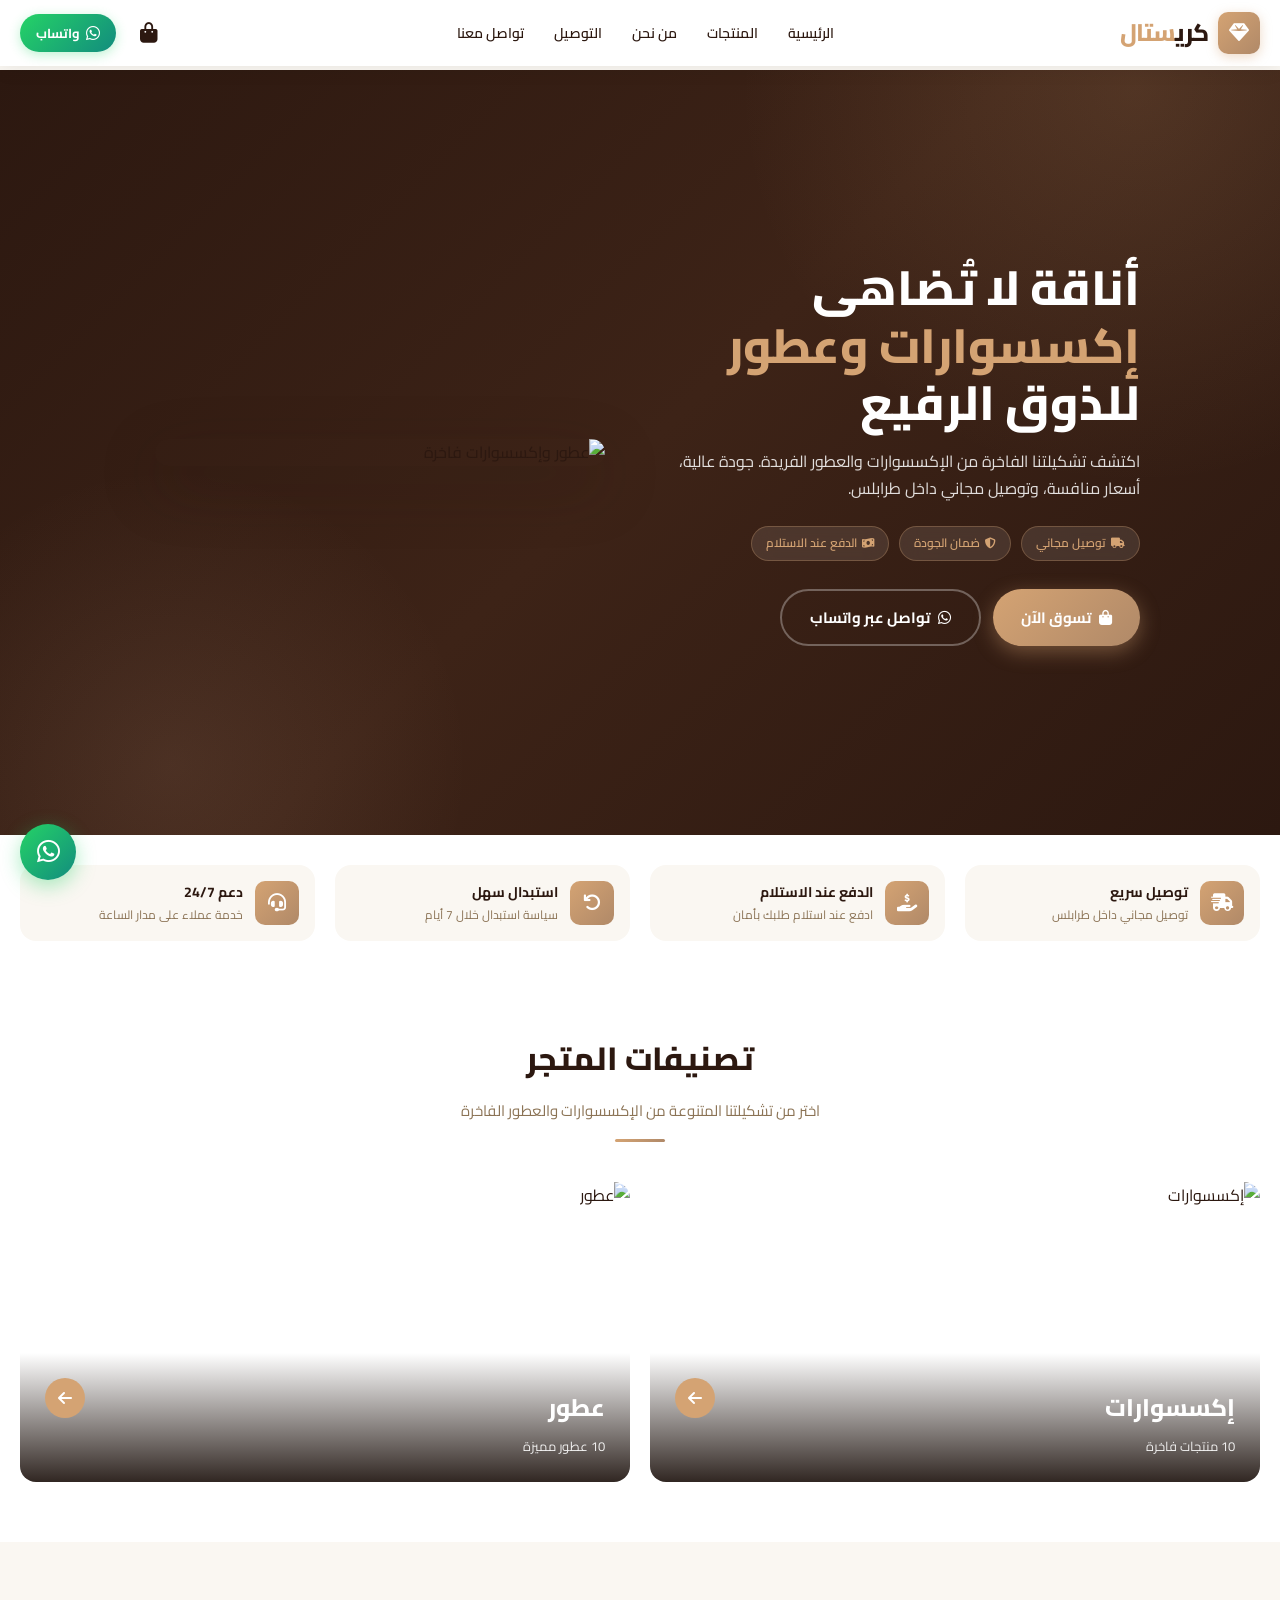
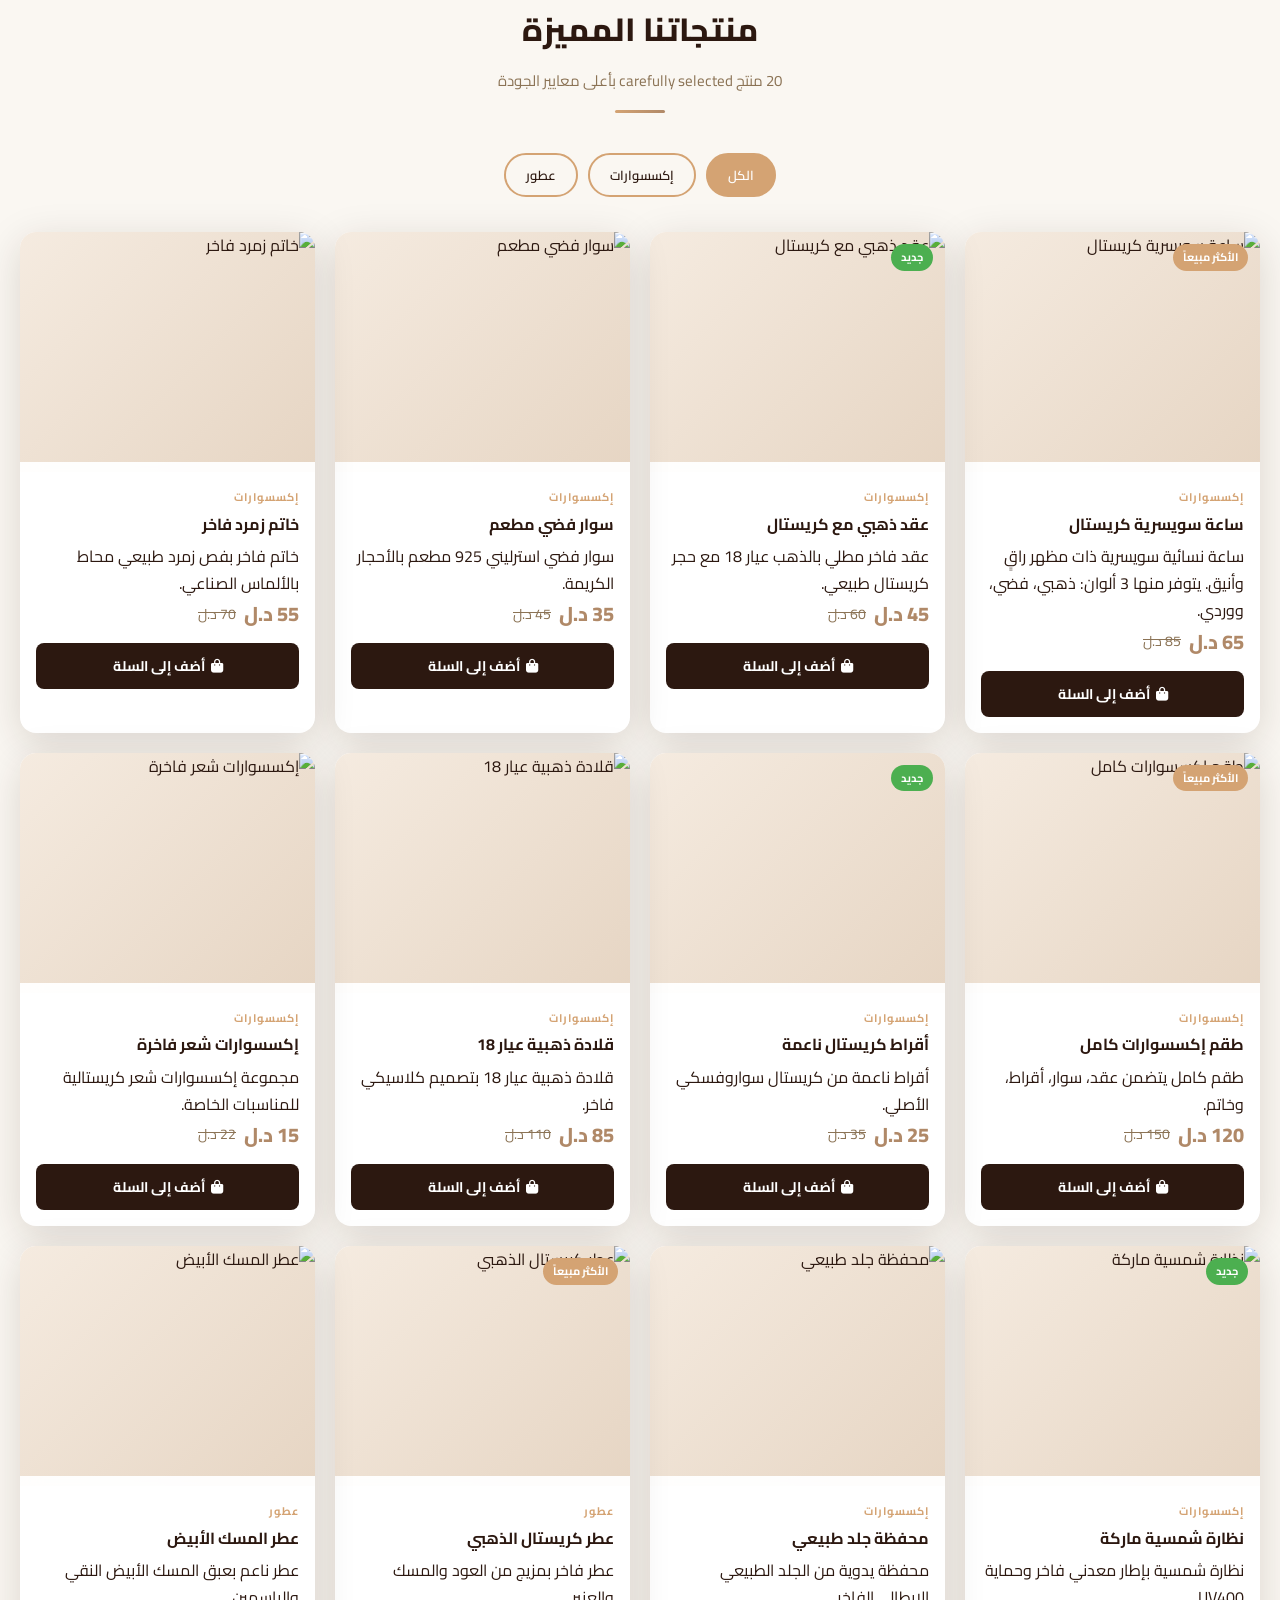
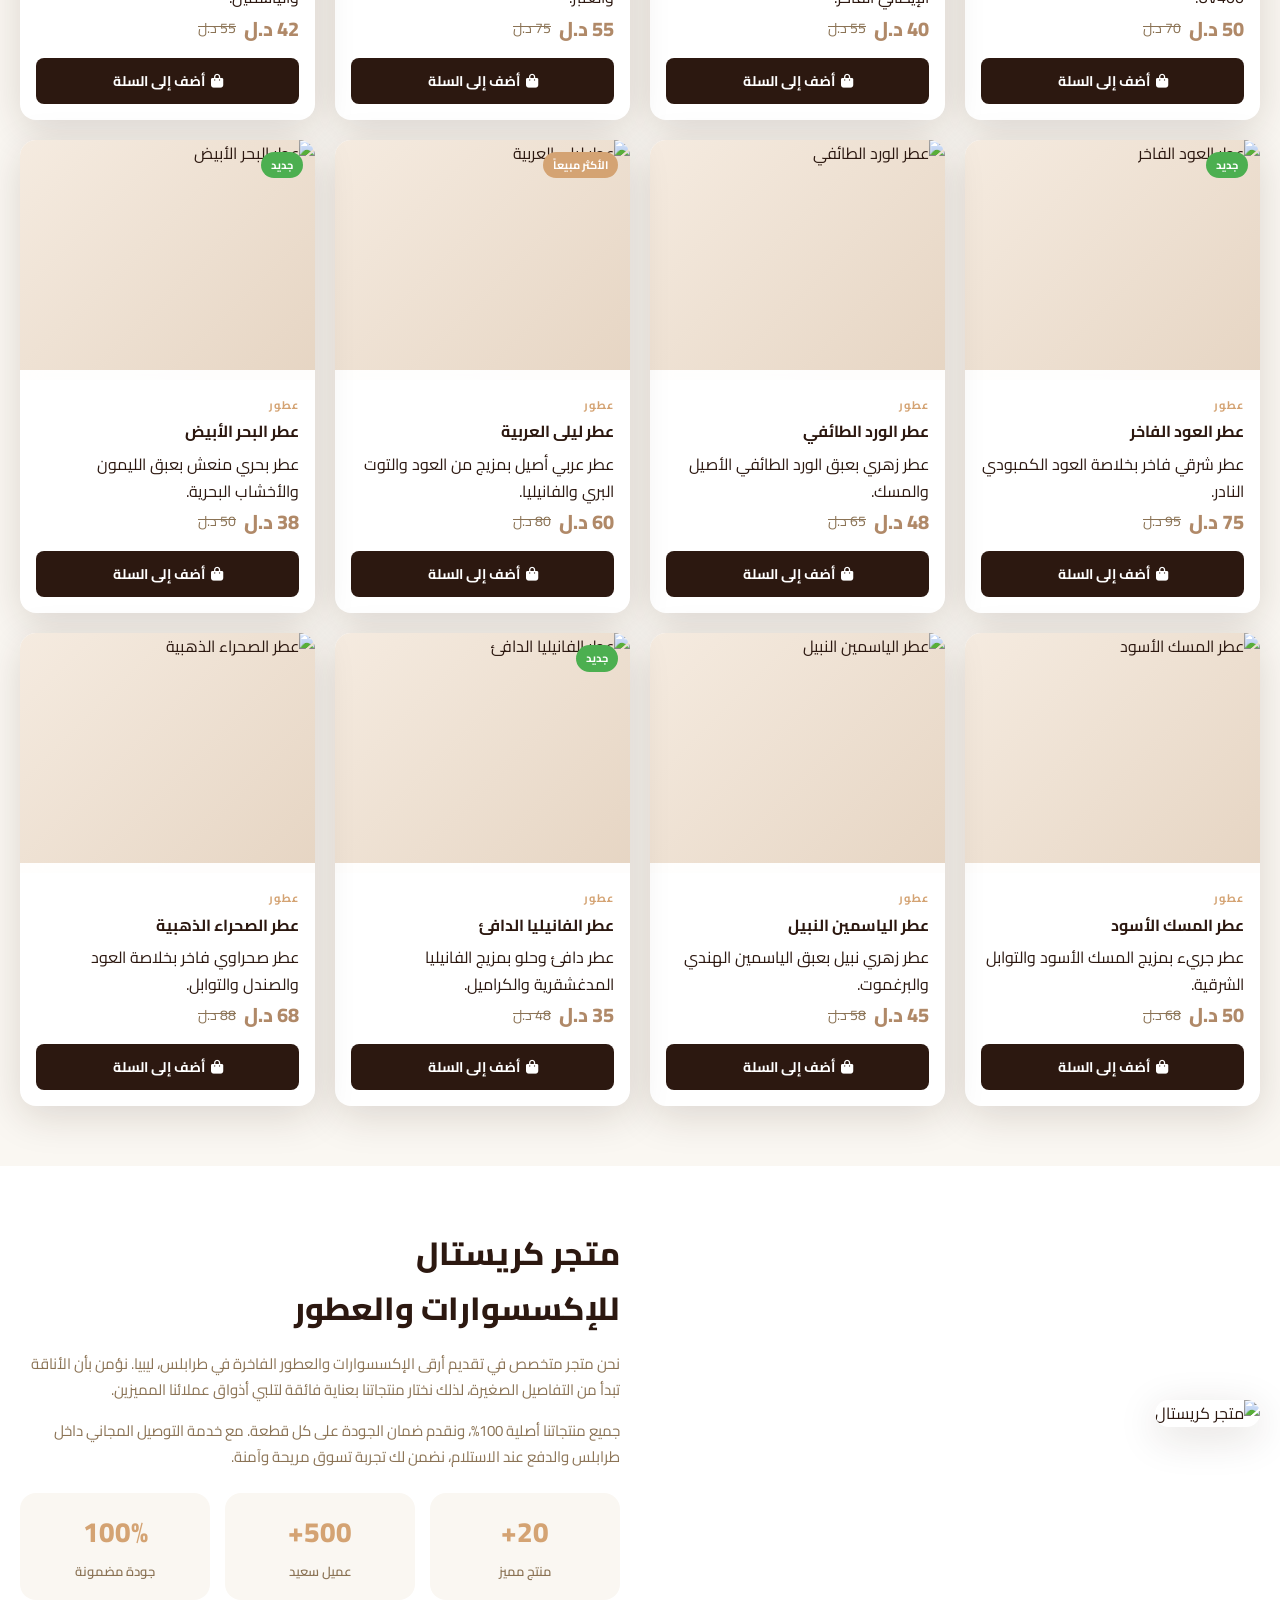
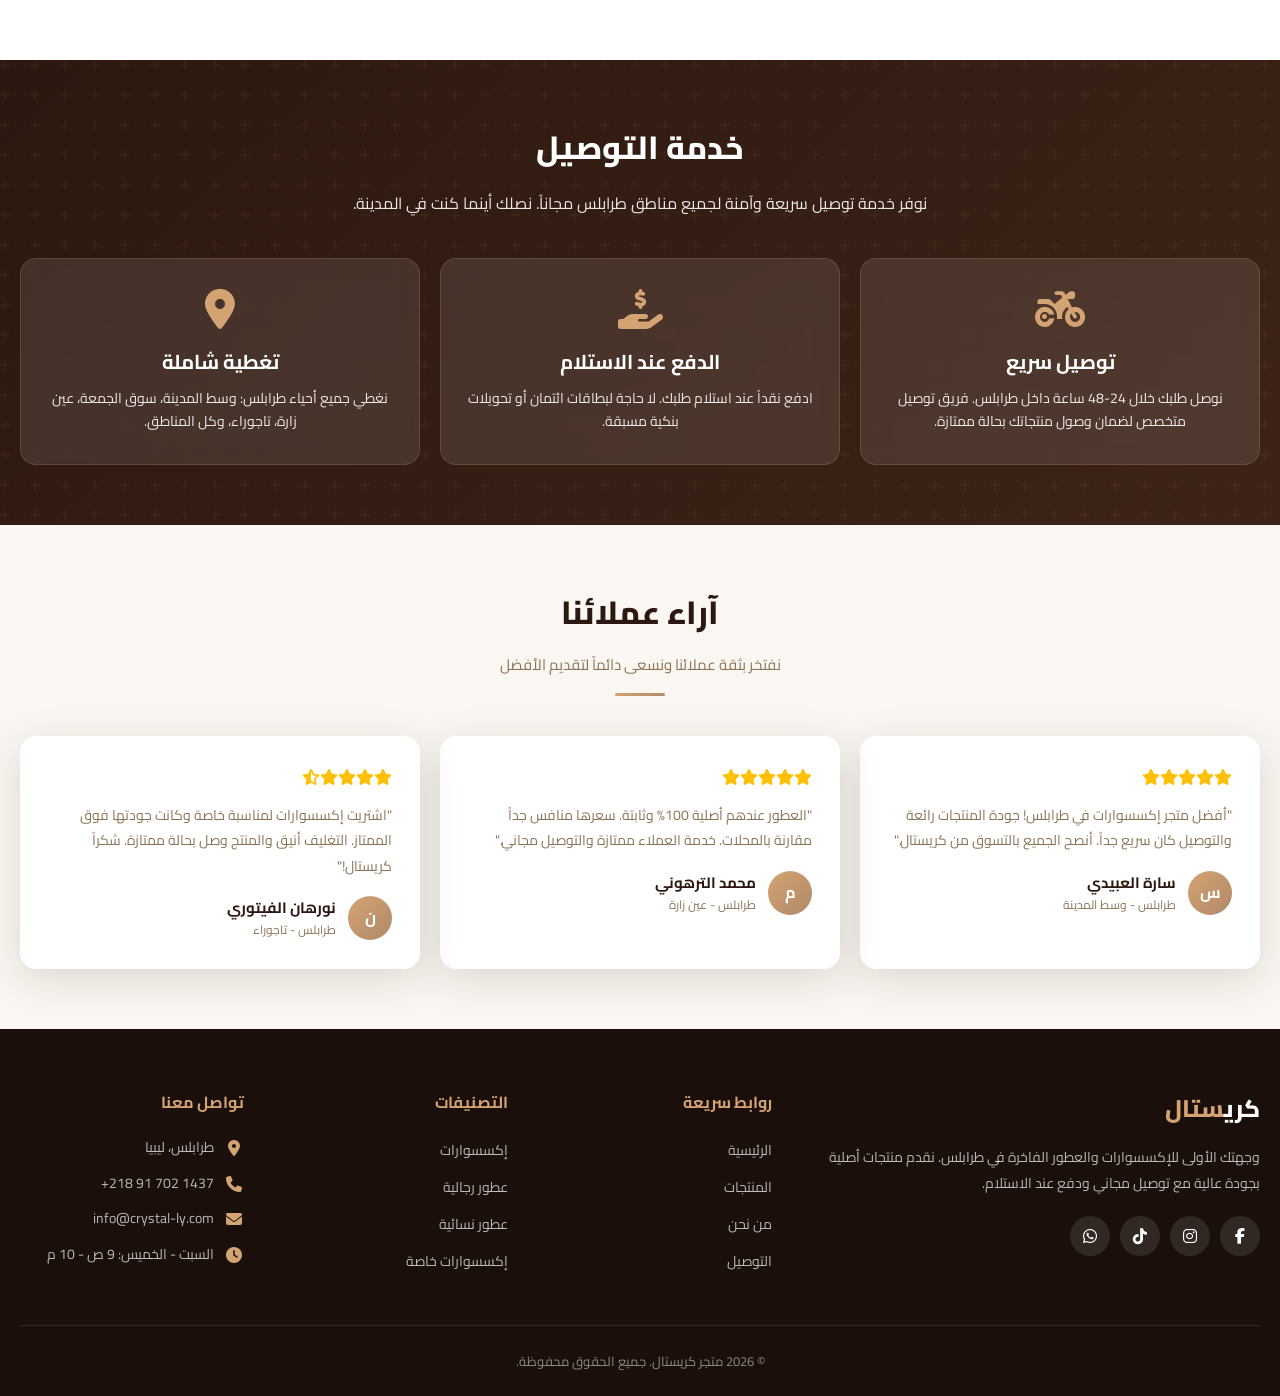
==== index.html @ e9514e7a "Update image source URL in index.html" ====
<!DOCTYPE html>
<html lang="ar" dir="rtl">
<head>
    <meta charset="UTF-8">
    <meta name="viewport" content="width=device-width, initial-scale=1.0, maximum-scale=1.0, user-scalable=no">
    <title>كريستال | إكسسوارات وعطور فاخرة</title>
    <link href="https://fonts.googleapis.com/css2?family=Cairo:wght@300;400;600;700;800&display=swap" rel="stylesheet">
    <link rel="stylesheet" href="https://cdnjs.cloudflare.com/ajax/libs/font-awesome/6.4.0/css/all.min.css">
    <link rel="stylesheet" href="style.css">
<base target="_blank">
</head>
<body>

    <!-- Header -->
    <header>
        <div class="header-container">
            <a href="#" class="logo">
                <div class="logo-icon"><i class="fas fa-gem"></i></div>
                <div class="logo-text">كري<span>ستال</span></div>
            </a>

            <button class="mobile-menu-btn" onclick="toggleMenu()" aria-label="القائمة">
                <i class="fas fa-bars"></i>
            </button>

            <nav id="mainNav">
                <ul>
                    <li><a href="#home" onclick="closeMenu()">الرئيسية</a></li>
                    <li><a href="#products" onclick="closeMenu()">المنتجات</a></li>
                    <li><a href="#about" onclick="closeMenu()">من نحن</a></li>
                    <li><a href="#delivery" onclick="closeMenu()">التوصيل</a></li>
                    <li><a href="#contact" onclick="closeMenu()">تواصل معنا</a></li>
                </ul>
            </nav>

            <div class="header-actions">
                <button class="cart-btn" onclick="toggleCart()" aria-label="السلة">
                    <i class="fas fa-shopping-bag"></i>
                    <span class="cart-count" id="cartCount">0</span>
                </button>
                <a href="https://wa.me/218917021437" class="whatsapp-btn" target="_blank">
                    <i class="fab fa-whatsapp"></i>
                    <span class="whatsapp-text">واتساب</span>
                </a>
            </div>
        </div>
    </header>

    <!-- Hero -->
    <section class="hero" id="home">
        <div class="hero-container">
            <div class="hero-content">
                <h1>أناقة لا تُضاهى<br><span>إكسسوارات وعطور</span><br>للذوق الرفيع</h1>
                <p>اكتشف تشكيلتنا الفاخرة من الإكسسوارات والعطور الفريدة. جودة عالية، أسعار منافسة، وتوصيل مجاني داخل طرابلس.</p>
                <div class="hero-badges">
                    <span class="badge"><i class="fas fa-truck"></i> توصيل مجاني</span>
                    <span class="badge"><i class="fas fa-shield-alt"></i> ضمان الجودة</span>
                    <span class="badge"><i class="fas fa-money-bill-wave"></i> الدفع عند الاستلام</span>
                </div>
                <div class="hero-buttons">
                    <a href="#products" class="btn-primary">
                        <i class="fas fa-shopping-bag"></i>
                        تسوق الآن
                    </a>
                    <a href="https://wa.me/218917021437" class="btn-secondary" target="_blank">
                        <i class="fab fa-whatsapp"></i>
                        تواصل عبر واتساب
                    </a>
                </div>
            </div>
            <div class="hero-image">
                <img src="https://images.unsplash.com/photo-1596462502278-27bfdc403348?w=600&h=700&fit=crop" alt="عطور وإكسسوارات فاخرة">
            </div>
        </div>
    </section>

    <!-- Features Bar -->
    <div class="features-bar">
        <div class="features-container">
            <div class="feature-item">
                <div class="feature-icon"><i class="fas fa-shipping-fast"></i></div>
                <div class="feature-text">
                    <h4>توصيل سريع</h4>
                    <p>توصيل مجاني داخل طرابلس</p>
                </div>
            </div>
            <div class="feature-item">
                <div class="feature-icon"><i class="fas fa-hand-holding-usd"></i></div>
                <div class="feature-text">
                    <h4>الدفع عند الاستلام</h4>
                    <p>ادفع عند استلام طلبك بأمان</p>
                </div>
            </div>
            <div class="feature-item">
                <div class="feature-icon"><i class="fas fa-undo"></i></div>
                <div class="feature-text">
                    <h4>استبدال سهل</h4>
                    <p>سياسة استبدال خلال 7 أيام</p>
                </div>
            </div>
            <div class="feature-item">
                <div class="feature-icon"><i class="fas fa-headset"></i></div>
                <div class="feature-text">
                    <h4>دعم 24/7</h4>
                    <p>خدمة عملاء على مدار الساعة</p>
                </div>
            </div>
        </div>
    </div>

    <!-- Categories -->
    <section class="categories" id="categories">
        <div class="section-header">
            <h2>تصنيفات المتجر</h2>
            <p>اختر من تشكيلتنا المتنوعة من الإكسسوارات والعطور الفاخرة</p>
            <div class="line"></div>
        </div>
        <div class="categories-grid">
            <div class="category-card" onclick="filterProducts('accessories')">
                <img src="https://images.unsplash.com/photo-1611591437281-460bfbe1220a?w=600&h=400&fit=crop" alt="إكسسوارات">
                <div class="category-overlay">
                    <div class="arrow"><i class="fas fa-arrow-left"></i></div>
                    <h3>إكسسوارات</h3>
                    <p>10 منتجات فاخرة</p>
                </div>
            </div>
            <div class="category-card" onclick="filterProducts('perfumes')">
                <img src="https://images.unsplash.com/photo-1541643600914-78a084bc84e9?w=600&h=400&fit=crop" alt="عطور">
                <div class="category-overlay">
                    <div class="arrow"><i class="fas fa-arrow-left"></i></div>
                    <h3>عطور</h3>
                    <p>10 عطور مميزة</p>
                </div>
            </div>
        </div>
    </section>

    <!-- Products -->
    <section class="products" id="products">
        <div class="products-container">
            <div class="section-header">
                <h2>منتجاتنا المميزة</h2>
                <p>20 منتج carefully selected بأعلى معايير الجودة</p>
                <div class="line"></div>
            </div>
            <div class="products-filter">
                <button class="filter-btn active" onclick="filterProducts('all')">الكل</button>
                <button class="filter-btn" onclick="filterProducts('accessories')">إكسسوارات</button>
                <button class="filter-btn" onclick="filterProducts('perfumes')">عطور</button>
            </div>
            <div class="products-grid" id="productsGrid"></div>
        </div>
    </section>

    <!-- About -->
    <section class="about" id="about">
        <div class="about-container">
            <div class="about-image">
                <img src="https://raw.githubusercontent.com/USERNAME/crystal-store/images/about-store.jpg" alt="متجر كريستال">
            </div>
            <div class="about-content">
                <h2>متجر كريستال<br>للإكسسوارات والعطور</h2>
                <p>نحن متجر متخصص في تقديم أرقى الإكسسوارات والعطور الفاخرة في طرابلس، ليبيا. نؤمن بأن الأناقة تبدأ من التفاصيل الصغيرة، لذلك نختار منتجاتنا بعناية فائقة لتلبي أذواق عملائنا المميزين.</p>
                <p>جميع منتجاتنا أصلية 100%، ونقدم ضمان الجودة على كل قطعة. مع خدمة التوصيل المجاني داخل طرابلس والدفع عند الاستلام، نضمن لك تجربة تسوق مريحة وآمنة.</p>
                <div class="about-stats">
                    <div class="stat-item">
                        <span class="stat-number">20+</span>
                        <span class="stat-label">منتج مميز</span>
                    </div>
                    <div class="stat-item">
                        <span class="stat-number">500+</span>
                        <span class="stat-label">عميل سعيد</span>
                    </div>
                    <div class="stat-item">
                        <span class="stat-number">100%</span>
                        <span class="stat-label">جودة مضمونة</span>
                    </div>
                </div>
            </div>
        </div>
    </section>

    <!-- Delivery -->
    <section class="delivery" id="delivery">
        <div class="delivery-container">
            <h2>خدمة التوصيل</h2>
            <p>نوفر خدمة توصيل سريعة وآمنة لجميع مناطق طرابلس مجاناً. نصلك أينما كنت في المدينة.</p>
            <div class="delivery-grid">
                <div class="delivery-card">
                    <i class="fas fa-motorcycle"></i>
                    <h3>توصيل سريع</h3>
                    <p>نوصل طلبك خلال 24-48 ساعة داخل طرابلس. فريق توصيل متخصص لضمان وصول منتجاتك بحالة ممتازة.</p>
                </div>
                <div class="delivery-card">
                    <i class="fas fa-hand-holding-usd"></i>
                    <h3>الدفع عند الاستلام</h3>
                    <p>ادفع نقداً عند استلام طلبك. لا حاجة لبطاقات ائتمان أو تحويلات بنكية مسبقة.</p>
                </div>
                <div class="delivery-card">
                    <i class="fas fa-map-marker-alt"></i>
                    <h3>تغطية شاملة</h3>
                    <p>نغطي جميع أحياء طرابلس: وسط المدينة، سوق الجمعة، عين زارة، تاجوراء، وكل المناطق.</p>
                </div>
            </div>
        </div>
    </section>

    <!-- Testimonials -->
    <section class="testimonials">
        <div class="section-header">
            <h2>آراء عملائنا</h2>
            <p>نفتخر بثقة عملائنا ونسعى دائماً لتقديم الأفضل</p>
            <div class="line"></div>
        </div>
        <div class="testimonials-grid">
            <div class="testimonial-card">
                <div class="testimonial-stars">
                    <i class="fas fa-star"></i><i class="fas fa-star"></i><i class="fas fa-star"></i><i class="fas fa-star"></i><i class="fas fa-star"></i>
                </div>
                <p class="testimonial-text">"أفضل متجر إكسسوارات في طرابلس! جودة المنتجات رائعة والتوصيل كان سريع جداً. أنصح الجميع بالتسوق من كريستال."</p>
                <div class="testimonial-author">
                    <div class="author-avatar">س</div>
                    <div class="author-info">
                        <h4>سارة العبيدي</h4>
                        <p>طرابلس - وسط المدينة</p>
                    </div>
                </div>
            </div>
            <div class="testimonial-card">
                <div class="testimonial-stars">
                    <i class="fas fa-star"></i><i class="fas fa-star"></i><i class="fas fa-star"></i><i class="fas fa-star"></i><i class="fas fa-star"></i>
                </div>
                <p class="testimonial-text">"العطور عندهم أصلية 100% وثابتة. سعرها منافس جداً مقارنة بالمحلات. خدمة العملاء ممتازة والتوصيل مجاني."</p>
                <div class="testimonial-author">
                    <div class="author-avatar">م</div>
                    <div class="author-info">
                        <h4>محمد الترهوني</h4>
                        <p>طرابلس - عين زارة</p>
                    </div>
                </div>
            </div>
            <div class="testimonial-card">
                <div class="testimonial-stars">
                    <i class="fas fa-star"></i><i class="fas fa-star"></i><i class="fas fa-star"></i><i class="fas fa-star"></i><i class="fas fa-star-half-alt"></i>
                </div>
                <p class="testimonial-text">"اشتريت إكسسوارات لمناسبة خاصة وكانت جودتها فوق الممتاز. التغليف أنيق والمنتج وصل بحالة ممتازة. شكراً كريستال!"</p>
                <div class="testimonial-author">
                    <div class="author-avatar">ن</div>
                    <div class="author-info">
                        <h4>نورهان الفيتوري</h4>
                        <p>طرابلس - تاجوراء</p>
                    </div>
                </div>
            </div>
        </div>
    </section>

    <!-- Footer -->
    <footer id="contact">
        <div class="footer-container">
            <div class="footer-brand">
                <h3>كري<span>ستال</span></h3>
                <p>وجهتك الأولى للإكسسوارات والعطور الفاخرة في طرابلس. نقدم منتجات أصلية بجودة عالية مع توصيل مجاني ودفع عند الاستلام.</p>
                <div class="footer-social">
                    <a href="#" class="social-link" aria-label="فيسبوك"><i class="fab fa-facebook-f"></i></a>
                    <a href="#" class="social-link" aria-label="انستغرام"><i class="fab fa-instagram"></i></a>
                    <a href="#" class="social-link" aria-label="تيك توك"><i class="fab fa-tiktok"></i></a>
                    <a href="https://wa.me/218917021437" class="social-link" target="_blank" aria-label="واتساب"><i class="fab fa-whatsapp"></i></a>
                </div>
            </div>
            <div class="footer-column">
                <h4>روابط سريعة</h4>
                <ul>
                    <li><a href="#home">الرئيسية</a></li>
                    <li><a href="#products">المنتجات</a></li>
                    <li><a href="#about">من نحن</a></li>
                    <li><a href="#delivery">التوصيل</a></li>
                </ul>
            </div>
            <div class="footer-column">
                <h4>التصنيفات</h4>
                <ul>
                    <li><a href="#" onclick="filterProducts('accessories')">إكسسوارات</a></li>
                    <li><a href="#" onclick="filterProducts('perfumes')">عطور رجالية</a></li>
                    <li><a href="#" onclick="filterProducts('perfumes')">عطور نسائية</a></li>
                    <li><a href="#" onclick="filterProducts('accessories')">إكسسوارات خاصة</a></li>
                </ul>
            </div>
            <div class="footer-column">
                <h4>تواصل معنا</h4>
                <div class="footer-contact-item">
                    <i class="fas fa-map-marker-alt"></i>
                    <span>طرابلس، ليبيا</span>
                </div>
                <div class="footer-contact-item">
                    <i class="fas fa-phone"></i>
                    <span dir="ltr">+218 91 702 1437</span>
                </div>
                <div class="footer-contact-item">
                    <i class="fas fa-envelope"></i>
                    <span>info@crystal-ly.com</span>
                </div>
                <div class="footer-contact-item">
                    <i class="fas fa-clock"></i>
                    <span>السبت - الخميس: 9 ص - 10 م</span>
                </div>
            </div>
        </div>
        <div class="footer-bottom">
            <p>© 2026 متجر كريستال. جميع الحقوق محفوظة.</p>
        </div>
    </footer>

    <!-- Cart Sidebar -->
    <div class="cart-overlay" id="cartOverlay" onclick="toggleCart()"></div>
    <div class="cart-sidebar" id="cartSidebar">
        <div class="cart-header">
            <h3><i class="fas fa-shopping-bag"></i> سلة المشتريات</h3>
            <button class="close-cart" onclick="toggleCart()" aria-label="إغلاق"><i class="fas fa-times"></i></button>
        </div>
        <div class="cart-items" id="cartItems">
            <div class="cart-empty">
                <i class="fas fa-shopping-bag"></i>
                <p>السلة فارغة</p>
            </div>
        </div>
        <div class="cart-footer">
            <div class="cart-total">
                <span>المجموع:</span>
                <span id="cartTotal">0 د.ل</span>
            </div>
            <button class="checkout-btn" onclick="checkoutWhatsApp()">
                <i class="fab fa-whatsapp"></i>
                إتمام الطلب عبر واتساب
            </button>
            <button class="clear-cart" onclick="clearCart()">إفراغ السلة</button>
        </div>
    </div>

    <!-- WhatsApp Float -->
    <a href="https://wa.me/218917021437" class="whatsapp-float" target="_blank" aria-label="تواصل عبر واتساب">
        <i class="fab fa-whatsapp"></i>
    </a>

    <!-- Notification -->
    <div class="notification" id="notification">
        <i class="fas fa-check-circle"></i>
        <span id="notificationText">تمت الإضافة إلى السلة</span>
    </div>

    <script src="script.js"></script>
</body>
</html>
---- style.css ----
:root {
    --primary: #d4a373;
    --primary-dark: #b08968;
    --secondary: #2c1810;
    --accent: #e6b89c;
    --light: #faf7f2;
    --white: #ffffff;
    --dark: #1a0f0a;
    --gray: #8b7355;
    --success: #4caf50;
    --danger: #e74c3c;
    --shadow: 0 10px 40px rgba(44, 24, 16, 0.15);
    --shadow-hover: 0 20px 60px rgba(44, 24, 16, 0.25);
    --radius: 16px;
    --transition: all 0.4s cubic-bezier(0.4, 0, 0.2, 1);
}

* { margin: 0; padding: 0; box-sizing: border-box; -webkit-tap-highlight-color: transparent; }
html { scroll-behavior: smooth; }
body {
    font-family: 'Cairo', sans-serif;
    background: var(--light);
    color: var(--secondary);
    line-height: 1.7;
    overflow-x: hidden;
    -webkit-font-smoothing: antialiased;
    -moz-osx-font-smoothing: grayscale;
}

::-webkit-scrollbar { width: 6px; }
::-webkit-scrollbar-track { background: var(--light); }
::-webkit-scrollbar-thumb { background: var(--primary); border-radius: 3px; }

/* ===== HEADER ===== */
header {
    position: fixed;
    top: 0;
    width: 100%;
    background: rgba(255,255,255,0.98);
    backdrop-filter: blur(20px);
    -webkit-backdrop-filter: blur(20px);
    z-index: 1000;
    box-shadow: 0 2px 20px rgba(0,0,0,0.08);
    transition: var(--transition);
}
.header-container {
    max-width: 1400px;
    margin: 0 auto;
    padding: 12px 20px;
    display: flex;
    justify-content: space-between;
    align-items: center;
    gap: 15px;
}

/* Logo */
.logo {
    display: flex;
    align-items: center;
    gap: 10px;
    text-decoration: none;
    flex-shrink: 0;
}
.logo-icon {
    width: 42px;
    height: 42px;
    min-width: 42px;
    background: linear-gradient(135deg, var(--primary), var(--primary-dark));
    border-radius: 10px;
    display: flex;
    align-items: center;
    justify-content: center;
    color: white;
    font-size: 20px;
    box-shadow: 0 3px 12px rgba(212, 163, 115, 0.4);
}
.logo-text {
    font-size: 24px;
    font-weight: 800;
    color: var(--secondary);
    letter-spacing: -1px;
    white-space: nowrap;
}
.logo-text span { color: var(--primary); }

/* Navigation */
nav ul {
    display: flex;
    list-style: none;
    gap: 30px;
}
nav a {
    text-decoration: none;
    color: var(--secondary);
    font-weight: 600;
    font-size: 14px;
    position: relative;
    transition: var(--transition);
    white-space: nowrap;
}
nav a::after {
    content: '';
    position: absolute;
    bottom: -4px;
    right: 0;
    width: 0;
    height: 2px;
    background: var(--primary);
    transition: var(--transition);
}
nav a:hover { color: var(--primary); }
nav a:hover::after { width: 100%; }

/* Header Actions */
.header-actions {
    display: flex;
    align-items: center;
    gap: 12px;
    flex-shrink: 0;
}
.cart-btn {
    position: relative;
    background: none;
    border: none;
    font-size: 20px;
    color: var(--secondary);
    cursor: pointer;
    padding: 8px;
    border-radius: 50%;
    transition: var(--transition);
    display: flex;
    align-items: center;
    justify-content: center;
    width: 42px;
    height: 42px;
}
.cart-btn:hover {
    background: var(--light);
    color: var(--primary);
}
.cart-btn:active { transform: scale(0.95); }
.cart-count {
    position: absolute;
    top: -2px;
    right: -2px;
    background: var(--danger);
    color: white;
    font-size: 10px;
    font-weight: 800;
    width: 18px;
    height: 18px;
    border-radius: 50%;
    display: flex;
    align-items: center;
    justify-content: center;
    border: 2px solid white;
}
.whatsapp-btn {
    background: linear-gradient(135deg, #25d366, #128c7e);
    color: white;
    padding: 8px 16px;
    border-radius: 25px;
    text-decoration: none;
    font-weight: 700;
    font-size: 13px;
    display: flex;
    align-items: center;
    gap: 6px;
    transition: var(--transition);
    box-shadow: 0 3px 12px rgba(37, 211, 102, 0.3);
    white-space: nowrap;
}
.whatsapp-btn:hover {
    transform: translateY(-2px);
    box-shadow: 0 6px 20px rgba(37, 211, 102, 0.4);
}
.whatsapp-btn i { font-size: 16px; }

/* Mobile Menu Button */
.mobile-menu-btn {
    display: none;
    background: none;
    border: none;
    font-size: 22px;
    color: var(--secondary);
    cursor: pointer;
    padding: 8px;
    border-radius: 8px;
    transition: var(--transition);
    width: 42px;
    height: 42px;
    align-items: center;
    justify-content: center;
}
.mobile-menu-btn:hover { background: var(--light); }
.mobile-menu-btn:active { transform: scale(0.95); }

/* ===== HERO ===== */
.hero {
    margin-top: 70px;
    background: linear-gradient(135deg, var(--secondary) 0%, #3d2317 50%, var(--secondary) 100%);
    min-height: 85vh;
    display: flex;
    align-items: center;
    position: relative;
    overflow: hidden;
}
.hero::before {
    content: '';
    position: absolute;
    top: -50%;
    right: -20%;
    width: 800px;
    height: 800px;
    background: radial-gradient(circle, rgba(212,163,115,0.15) 0%, transparent 70%);
    border-radius: 50%;
}
.hero::after {
    content: '';
    position: absolute;
    bottom: -30%;
    left: -10%;
    width: 600px;
    height: 600px;
    background: radial-gradient(circle, rgba(230,184,156,0.1) 0%, transparent 70%);
    border-radius: 50%;
}
.hero-container {
    max-width: 1400px;
    margin: 0 auto;
    padding: 40px 20px;
    display: grid;
    grid-template-columns: 1fr 1fr;
    gap: 40px;
    align-items: center;
    position: relative;
    z-index: 1;
}
.hero-content h1 {
    font-size: 48px;
    font-weight: 800;
    color: var(--white);
    line-height: 1.2;
    margin-bottom: 16px;
}
.hero-content h1 span { color: var(--primary); }
.hero-content p {
    font-size: 16px;
    color: rgba(255,255,255,0.85);
    margin-bottom: 24px;
    max-width: 480px;
}
.hero-badges {
    display: flex;
    gap: 10px;
    margin-bottom: 28px;
    flex-wrap: wrap;
}
.badge {
    background: rgba(255,255,255,0.1);
    backdrop-filter: blur(10px);
    -webkit-backdrop-filter: blur(10px);
    padding: 6px 14px;
    border-radius: 25px;
    color: var(--primary);
    font-size: 12px;
    font-weight: 600;
    border: 1px solid rgba(212,163,115,0.3);
    display: flex;
    align-items: center;
    gap: 5px;
}
.badge i { font-size: 11px; }
.hero-buttons {
    display: flex;
    gap: 12px;
    flex-wrap: wrap;
}
.btn-primary {
    background: linear-gradient(135deg, var(--primary), var(--primary-dark));
    color: white;
    padding: 14px 28px;
    border-radius: 30px;
    text-decoration: none;
    font-weight: 700;
    font-size: 15px;
    display: inline-flex;
    align-items: center;
    gap: 8px;
    transition: var(--transition);
    border: none;
    cursor: pointer;
    box-shadow: 0 6px 20px rgba(212,163,115,0.4);
    white-space: nowrap;
}
.btn-primary:hover {
    transform: translateY(-3px);
    box-shadow: 0 12px 35px rgba(212,163,115,0.5);
}
.btn-primary:active { transform: scale(0.98); }
.btn-secondary {
    background: transparent;
    color: white;
    padding: 14px 28px;
    border-radius: 30px;
    text-decoration: none;
    font-weight: 700;
    font-size: 15px;
    display: inline-flex;
    align-items: center;
    gap: 8px;
    transition: var(--transition);
    border: 2px solid rgba(255,255,255,0.3);
    white-space: nowrap;
}
.btn-secondary:hover {
    background: rgba(255,255,255,0.1);
    border-color: var(--primary);
}
.btn-secondary:active { transform: scale(0.98); }
.hero-image {
    position: relative;
    display: flex;
    justify-content: center;
}
.hero-image img {
    width: 100%;
    max-width: 450px;
    border-radius: var(--radius);
    box-shadow: var(--shadow-hover);
    animation: float 6s ease-in-out infinite;
}
@keyframes float {
    0%, 100% { transform: translateY(0); }
    50% { transform: translateY(-15px); }
}

/* ===== FEATURES BAR ===== */
.features-bar {
    background: var(--white);
    padding: 30px 20px;
    position: relative;
    z-index: 10;
}
.features-container {
    max-width: 1400px;
    margin: 0 auto;
    display: grid;
    grid-template-columns: repeat(4, 1fr);
    gap: 20px;
}
.feature-item {
    display: flex;
    align-items: center;
    gap: 12px;
    padding: 16px;
    background: var(--light);
    border-radius: var(--radius);
    transition: var(--transition);
}
.feature-item:hover {
    transform: translateY(-4px);
    box-shadow: var(--shadow);
}
.feature-icon {
    width: 44px;
    height: 44px;
    min-width: 44px;
    background: linear-gradient(135deg, var(--primary), var(--primary-dark));
    border-radius: 10px;
    display: flex;
    align-items: center;
    justify-content: center;
    color: white;
    font-size: 18px;
}
.feature-text h4 {
    font-size: 14px;
    font-weight: 700;
    color: var(--secondary);
}
.feature-text p {
    font-size: 12px;
    color: var(--gray);
}

/* ===== SECTIONS ===== */
section { padding: 60px 20px; }
.section-header {
    text-align: center;
    margin-bottom: 40px;
}
.section-header h2 {
    font-size: 32px;
    font-weight: 800;
    color: var(--secondary);
    margin-bottom: 12px;
}
.section-header p {
    font-size: 15px;
    color: var(--gray);
    max-width: 500px;
    margin: 0 auto;
}
.section-header .line {
    width: 50px;
    height: 3px;
    background: linear-gradient(90deg, var(--primary), var(--primary-dark));
    margin: 16px auto 0;
    border-radius: 2px;
}

/* ===== CATEGORIES ===== */
.categories { background: var(--white); }
.categories-grid {
    max-width: 1400px;
    margin: 0 auto;
    display: grid;
    grid-template-columns: repeat(2, 1fr);
    gap: 20px;
}
.category-card {
    position: relative;
    border-radius: var(--radius);
    overflow: hidden;
    height: 300px;
    cursor: pointer;
    transition: var(--transition);
}
.category-card:hover {
    transform: translateY(-8px);
    box-shadow: var(--shadow-hover);
}
.category-card img {
    width: 100%;
    height: 100%;
    object-fit: cover;
    transition: var(--transition);
}
.category-card:hover img { transform: scale(1.1); }
.category-overlay {
    position: absolute;
    bottom: 0;
    left: 0;
    right: 0;
    background: linear-gradient(to top, rgba(26,15,10,0.9), transparent);
    padding: 35px 25px 25px;
    color: white;
}
.category-overlay h3 {
    font-size: 24px;
    font-weight: 800;
    margin-bottom: 6px;
}
.category-overlay p {
    font-size: 13px;
    opacity: 0.9;
}
.category-overlay .arrow {
    position: absolute;
    top: 25px;
    left: 25px;
    width: 40px;
    height: 40px;
    background: var(--primary);
    border-radius: 50%;
    display: flex;
    align-items: center;
    justify-content: center;
    color: white;
    font-size: 16px;
    transition: var(--transition);
}
.category-card:hover .arrow { transform: rotate(-45deg); }

/* ===== PRODUCTS ===== */
.products { background: var(--light); }
.products-container { max-width: 1400px; margin: 0 auto; }
.products-filter {
    display: flex;
    justify-content: center;
    gap: 10px;
    margin-bottom: 35px;
    flex-wrap: wrap;
}
.filter-btn {
    padding: 8px 20px;
    border: 2px solid var(--primary);
    background: transparent;
    color: var(--secondary);
    border-radius: 25px;
    font-family: 'Cairo', sans-serif;
    font-weight: 600;
    font-size: 13px;
    cursor: pointer;
    transition: var(--transition);
}
.filter-btn.active, .filter-btn:hover {
    background: var(--primary);
    color: white;
}
.filter-btn:active { transform: scale(0.95); }
.products-grid {
    display: grid;
    grid-template-columns: repeat(auto-fill, minmax(260px, 1fr));
    gap: 20px;
}
.product-card {
    background: var(--white);
    border-radius: var(--radius);
    overflow: hidden;
    box-shadow: var(--shadow);
    transition: var(--transition);
    position: relative;
}
.product-card:hover {
    transform: translateY(-8px);
    box-shadow: var(--shadow-hover);
}
.product-badge {
    position: absolute;
    top: 12px;
    right: 12px;
    background: var(--danger);
    color: white;
    padding: 4px 10px;
    border-radius: 15px;
    font-size: 11px;
    font-weight: 700;
    z-index: 2;
}
.product-badge.new { background: var(--success); }
.product-badge.bestseller { background: var(--primary); }
.product-image {
    position: relative;
    height: 240px;
    overflow: hidden;
    background: linear-gradient(135deg, #f5ebe0, #e6d5c3);
}
.product-image img {
    width: 100%;
    height: 100%;
    object-fit: cover;
    transition: var(--transition);
}
.product-card:hover .product-image img { transform: scale(1.1); }
.product-actions {
    position: absolute;
    bottom: -50px;
    left: 0;
    right: 0;
    display: flex;
    justify-content: center;
    gap: 8px;
    padding: 12px;
    background: rgba(255,255,255,0.95);
    backdrop-filter: blur(10px);
    -webkit-backdrop-filter: blur(10px);
    transition: var(--transition);
}
.product-card:hover .product-actions { bottom: 0; }
.action-btn {
    width: 36px;
    height: 36px;
    border-radius: 50%;
    border: none;
    background: var(--light);
    color: var(--secondary);
    cursor: pointer;
    display: flex;
    align-items: center;
    justify-content: center;
    transition: var(--transition);
    font-size: 14px;
}
.action-btn:hover {
    background: var(--primary);
    color: white;
}
.action-btn:active { transform: scale(0.9); }
.product-info { padding: 16px; }
.product-category {
    font-size: 11px;
    color: var(--primary);
    font-weight: 700;
    text-transform: uppercase;
    letter-spacing: 1px;
    margin-bottom: 6px;
}
.product-name {
    font-size: 16px;
    font-weight: 700;
    color: var(--secondary);
    margin-bottom: 8px;
    line-height: 1.4;
}
.product-price {
    display: flex;
    align-items: center;
    gap: 8px;
    margin-bottom: 12px;
}
.current-price {
    font-size: 20px;
    font-weight: 800;
    color: var(--primary-dark);
}
.old-price {
    font-size: 14px;
    color: var(--gray);
    text-decoration: line-through;
}
.add-to-cart {
    width: 100%;
    padding: 10px;
    background: var(--secondary);
    color: white;
    border: none;
    border-radius: 8px;
    font-family: 'Cairo', sans-serif;
    font-weight: 700;
    font-size: 14px;
    cursor: pointer;
    transition: var(--transition);
    display: flex;
    align-items: center;
    justify-content: center;
    gap: 6px;
}
.add-to-cart:hover { background: var(--primary); }
.add-to-cart:active { transform: scale(0.98); }

/* ===== CART SIDEBAR ===== */
.cart-overlay {
    position: fixed;
    top: 0;
    left: 0;
    width: 100%;
    height: 100%;
    background: rgba(0,0,0,0.5);
    z-index: 2000;
    opacity: 0;
    visibility: hidden;
    transition: var(--transition);
}
.cart-overlay.active {
    opacity: 1;
    visibility: visible;
}
.cart-sidebar {
    position: fixed;
    top: 0;
    right: -100%;
    width: 100%;
    max-width: 420px;
    height: 100%;
    background: var(--white);
    z-index: 2001;
    transition: var(--transition);
    display: flex;
    flex-direction: column;
    box-shadow: -10px 0 40px rgba(0,0,0,0.2);
}
.cart-sidebar.active { right: 0; }
.cart-header {
    padding: 20px;
    border-bottom: 1px solid #eee;
    display: flex;
    justify-content: space-between;
    align-items: center;
}
.cart-header h3 {
    font-size: 20px;
    font-weight: 800;
    display: flex;
    align-items: center;
    gap: 8px;
}
.close-cart {
    background: none;
    border: none;
    font-size: 22px;
    color: var(--secondary);
    cursor: pointer;
    width: 40px;
    height: 40px;
    border-radius: 50%;
    display: flex;
    align-items: center;
    justify-content: center;
    transition: var(--transition);
}
.close-cart:hover { background: var(--light); }
.close-cart:active { transform: scale(0.9); }
.cart-items {
    flex: 1;
    overflow-y: auto;
    padding: 16px;
    -webkit-overflow-scrolling: touch;
}
.cart-item {
    display: flex;
    gap: 12px;
    padding: 12px 0;
    border-bottom: 1px solid #eee;
}
.cart-item-image {
    width: 70px;
    height: 70px;
    border-radius: 8px;
    object-fit: cover;
    background: var(--light);
    flex-shrink: 0;
}
.cart-item-details { flex: 1; min-width: 0; }
.cart-item-name {
    font-weight: 700;
    font-size: 14px;
    margin-bottom: 4px;
    white-space: nowrap;
    overflow: hidden;
    text-overflow: ellipsis;
}
.cart-item-price {
    color: var(--primary-dark);
    font-weight: 700;
    font-size: 15px;
}
.cart-item-qty {
    display: flex;
    align-items: center;
    gap: 8px;
    margin-top: 6px;
}
.qty-btn {
    width: 26px;
    height: 26px;
    border: 1px solid #ddd;
    background: white;
    border-radius: 5px;
    cursor: pointer;
    display: flex;
    align-items: center;
    justify-content: center;
    font-size: 14px;
    transition: var(--transition);
    flex-shrink: 0;
}
.qty-btn:hover {
    background: var(--primary);
    color: white;
    border-color: var(--primary);
}
.qty-btn:active { transform: scale(0.9); }
.qty-value {
    font-weight: 700;
    min-width: 20px;
    text-align: center;
    font-size: 14px;
}
.remove-item {
    color: var(--danger);
    background: none;
    border: none;
    cursor: pointer;
    font-size: 16px;
    padding: 4px;
    transition: var(--transition);
    flex-shrink: 0;
    align-self: flex-start;
}
.remove-item:hover { transform: scale(1.2); }
.remove-item:active { transform: scale(0.9); }
.cart-empty {
    text-align: center;
    padding: 50px 20px;
    color: var(--gray);
}
.cart-empty i {
    font-size: 50px;
    margin-bottom: 16px;
    color: var(--primary);
    opacity: 0.5;
}
.cart-footer {
    padding: 20px;
    border-top: 1px solid #eee;
    background: var(--light);
}
.cart-total {
    display: flex;
    justify-content: space-between;
    align-items: center;
    margin-bottom: 16px;
    font-size: 16px;
}
.cart-total span:last-child {
    font-weight: 800;
    font-size: 22px;
    color: var(--primary-dark);
}
.checkout-btn {
    width: 100%;
    padding: 14px;
    background: linear-gradient(135deg, #25d366, #128c7e);
    color: white;
    border: none;
    border-radius: 10px;
    font-family: 'Cairo', sans-serif;
    font-weight: 800;
    font-size: 16px;
    cursor: pointer;
    transition: var(--transition);
    display: flex;
    align-items: center;
    justify-content: center;
    gap: 8px;
    margin-bottom: 8px;
}
.checkout-btn:hover {
    transform: translateY(-2px);
    box-shadow: 0 6px 20px rgba(37, 211, 102, 0.4);
}
.checkout-btn:active { transform: scale(0.98); }
.clear-cart {
    width: 100%;
    padding: 10px;
    background: transparent;
    color: var(--danger);
    border: 2px solid var(--danger);
    border-radius: 10px;
    font-family: 'Cairo', sans-serif;
    font-weight: 700;
    font-size: 13px;
    cursor: pointer;
    transition: var(--transition);
}
.clear-cart:hover {
    background: var(--danger);
    color: white;
}
.clear-cart:active { transform: scale(0.98); }

/* ===== ABOUT ===== */
.about { background: var(--white); }
.about-container {
    max-width: 1400px;
    margin: 0 auto;
    display: grid;
    grid-template-columns: 1fr 1fr;
    gap: 40px;
    align-items: center;
}
.about-image { position: relative; }
.about-image img {
    width: 100%;
    border-radius: var(--radius);
    box-shadow: var(--shadow);
}
.about-image::before {
    content: '';
    position: absolute;
    top: -15px;
    right: -15px;
    width: 100%;
    height: 100%;
    border: 3px solid var(--primary);
    border-radius: var(--radius);
    z-index: -1;
}
.about-content h2 {
    font-size: 32px;
    font-weight: 800;
    margin-bottom: 16px;
    color: var(--secondary);
}
.about-content p {
    color: var(--gray);
    margin-bottom: 16px;
    font-size: 15px;
}
.about-stats {
    display: grid;
    grid-template-columns: repeat(3, 1fr);
    gap: 15px;
    margin-top: 24px;
}
.stat-item {
    text-align: center;
    padding: 16px;
    background: var(--light);
    border-radius: var(--radius);
}
.stat-number {
    font-size: 28px;
    font-weight: 800;
    color: var(--primary);
    display: block;
}
.stat-label {
    font-size: 13px;
    color: var(--gray);
    font-weight: 600;
}

/* ===== DELIVERY ===== */
.delivery {
    background: linear-gradient(135deg, var(--secondary), #3d2317);
    color: white;
    position: relative;
    overflow: hidden;
}
.delivery::before {
    content: '';
    position: absolute;
    top: 0;
    left: 0;
    width: 100%;
    height: 100%;
    background: url("data:image/svg+xml,%3Csvg width='60' height='60' viewBox='0 0 60 60' xmlns='http://www.w3.org/2000/svg'%3E%3Cg fill='none' fill-rule='evenodd'%3E%3Cg fill='%23d4a373' fill-opacity='0.05'%3E%3Cpath d='M36 34v-4h-2v4h-4v2h4v4h2v-4h4v-2h-4zm0-30V0h-2v4h-4v2h4v4h2V6h4V4h-4zM6 34v-4H4v4H0v2h4v4h2v-4h4v-2H6zM6 4V0H4v4H0v2h4v4h2V6h4V4H6z'/%3E%3C/g%3E%3C/g%3E%3C/svg%3E");
}
.delivery-container {
    max-width: 1400px;
    margin: 0 auto;
    position: relative;
    z-index: 1;
    text-align: center;
}
.delivery h2 {
    font-size: 32px;
    font-weight: 800;
    margin-bottom: 16px;
}
.delivery > .delivery-container > p {
    font-size: 16px;
    opacity: 0.9;
    max-width: 600px;
    margin: 0 auto 40px;
}
.delivery-grid {
    display: grid;
    grid-template-columns: repeat(3, 1fr);
    gap: 20px;
    margin-top: 40px;
}
.delivery-card {
    background: rgba(255,255,255,0.1);
    backdrop-filter: blur(10px);
    -webkit-backdrop-filter: blur(10px);
    padding: 30px 20px;
    border-radius: var(--radius);
    border: 1px solid rgba(212,163,115,0.2);
    transition: var(--transition);
}
.delivery-card:hover {
    transform: translateY(-8px);
    background: rgba(255,255,255,0.15);
}
.delivery-card i {
    font-size: 40px;
    color: var(--primary);
    margin-bottom: 16px;
}
.delivery-card h3 {
    font-size: 20px;
    font-weight: 700;
    margin-bottom: 8px;
}
.delivery-card p {
    font-size: 14px;
    opacity: 0.9;
}

/* ===== TESTIMONIALS ===== */
.testimonials { background: var(--light); }
.testimonials-grid {
    max-width: 1400px;
    margin: 0 auto;
    display: grid;
    grid-template-columns: repeat(3, 1fr);
    gap: 20px;
}
.testimonial-card {
    background: var(--white);
    padding: 28px;
    border-radius: var(--radius);
    box-shadow: var(--shadow);
    transition: var(--transition);
}
.testimonial-card:hover { transform: translateY(-5px); }
.testimonial-stars {
    color: #ffc107;
    margin-bottom: 12px;
    font-size: 16px;
}
.testimonial-text {
    font-size: 14px;
    color: var(--gray);
    margin-bottom: 16px;
    line-height: 1.8;
}
.testimonial-author {
    display: flex;
    align-items: center;
    gap: 12px;
}
.author-avatar {
    width: 44px;
    height: 44px;
    border-radius: 50%;
    background: linear-gradient(135deg, var(--primary), var(--primary-dark));
    display: flex;
    align-items: center;
    justify-content: center;
    color: white;
    font-weight: 700;
    font-size: 16px;
    flex-shrink: 0;
}
.author-info h4 {
    font-size: 15px;
    font-weight: 700;
}
.author-info p {
    font-size: 12px;
    color: var(--gray);
}

/* ===== FOOTER ===== */
footer {
    background: var(--dark);
    color: white;
    padding: 60px 20px 24px;
}
.footer-container {
    max-width: 1400px;
    margin: 0 auto;
    display: grid;
    grid-template-columns: 2fr 1fr 1fr 1fr;
    gap: 40px;
    margin-bottom: 40px;
}
.footer-brand h3 {
    font-size: 24px;
    font-weight: 800;
    margin-bottom: 16px;
}
.footer-brand h3 span { color: var(--primary); }
.footer-brand p {
    color: rgba(255,255,255,0.7);
    font-size: 14px;
    line-height: 1.8;
    margin-bottom: 20px;
}
.footer-social {
    display: flex;
    gap: 10px;
}
.social-link {
    width: 40px;
    height: 40px;
    border-radius: 50%;
    background: rgba(255,255,255,0.1);
    display: flex;
    align-items: center;
    justify-content: center;
    color: white;
    text-decoration: none;
    transition: var(--transition);
    font-size: 16px;
}
.social-link:hover {
    background: var(--primary);
    transform: translateY(-3px);
}
.social-link:active { transform: scale(0.9); }
.footer-column h4 {
    font-size: 16px;
    font-weight: 700;
    margin-bottom: 20px;
    color: var(--primary);
}
.footer-column ul { list-style: none; }
.footer-column li { margin-bottom: 10px; }
.footer-column a {
    color: rgba(255,255,255,0.7);
    text-decoration: none;
    transition: var(--transition);
    font-size: 14px;
}
.footer-column a:hover {
    color: var(--primary);
    padding-right: 5px;
}
.footer-contact-item {
    display: flex;
    align-items: center;
    gap: 10px;
    margin-bottom: 12px;
    color: rgba(255,255,255,0.7);
    font-size: 14px;
}
.footer-contact-item i {
    color: var(--primary);
    font-size: 16px;
    width: 20px;
    text-align: center;
}
.footer-bottom {
    border-top: 1px solid rgba(255,255,255,0.1);
    padding-top: 24px;
    text-align: center;
    color: rgba(255,255,255,0.5);
    font-size: 13px;
}

/* ===== WHATSAPP FLOAT ===== */
.whatsapp-float {
    position: fixed;
    bottom: 20px;
    left: 20px;
    z-index: 1500;
    background: linear-gradient(135deg, #25d366, #128c7e);
    color: white;
    width: 56px;
    height: 56px;
    border-radius: 50%;
    display: flex;
    align-items: center;
    justify-content: center;
    font-size: 26px;
    text-decoration: none;
    box-shadow: 0 6px 20px rgba(37, 211, 102, 0.4);
    transition: var(--transition);
    animation: pulse 2s infinite;
}
.whatsapp-float:hover {
    transform: scale(1.1);
    box-shadow: 0 10px 30px rgba(37, 211, 102, 0.6);
}
.whatsapp-float:active { transform: scale(0.9); }
@keyframes pulse {
    0%, 100% { box-shadow: 0 6px 20px rgba(37, 211, 102, 0.4); }
    50% { box-shadow: 0 6px 30px rgba(37, 211, 102, 0.7); }
}

/* ===== NOTIFICATION ===== */
.notification {
    position: fixed;
    top: 90px;
    left: 50%;
    transform: translateX(-50%) translateY(-100px);
    background: var(--secondary);
    color: white;
    padding: 12px 24px;
    border-radius: 10px;
    font-weight: 700;
    z-index: 3000;
    opacity: 0;
    transition: var(--transition);
    display: flex;
    align-items: center;
    gap: 8px;
    box-shadow: var(--shadow-hover);
    font-size: 14px;
    white-space: nowrap;
    max-width: 90vw;
}
.notification.show {
    transform: translateX(-50%) translateY(0);
    opacity: 1;
}
.notification i { color: var(--success); font-size: 18px; }

/* ===== ANIMATIONS ===== */
.fade-in {
    opacity: 0;
    transform: translateY(30px);
    transition: opacity 0.6s ease, transform 0.6s ease;
}
.fade-in.visible {
    opacity: 1;
    transform: translateY(0);
}

/* ===== MOBILE RESPONSIVE ===== */
@media (max-width: 1200px) {
    .hero-content h1 { font-size: 40px; }
    .footer-container { grid-template-columns: 1fr 1fr; }
}

@media (max-width: 992px) {
    .hero-container { grid-template-columns: 1fr; text-align: center; gap: 30px; }
    .hero-content p { margin: 0 auto 20px; }
    .hero-badges { justify-content: center; }
    .hero-buttons { justify-content: center; }
    .hero-image { order: -1; }
    .hero-image img { max-width: 300px; }
    .features-container { grid-template-columns: repeat(2, 1fr); }
    .about-container { grid-template-columns: 1fr; }
    .about-image { order: -1; }
    .delivery-grid { grid-template-columns: 1fr; }
    .testimonials-grid { grid-template-columns: 1fr; }
    .categories-grid { grid-template-columns: 1fr; }
    .categories-grid .category-card { height: 250px; }
}

@media (max-width: 768px) {
    .header-container { padding: 10px 15px; }
    .logo-icon { width: 38px; height: 38px; min-width: 38px; font-size: 18px; }
    .logo-text { font-size: 20px; }
    .mobile-menu-btn { display: flex; }
    .whatsapp-text { display: none; }
    .whatsapp-btn { padding: 8px; border-radius: 50%; width: 40px; height: 40px; justify-content: center; }
    .whatsapp-btn i { font-size: 18px; }
    .cart-btn { width: 40px; height: 40px; font-size: 18px; }

    nav {
        display: none;
        position: absolute;
        top: 100%;
        left: 0;
        right: 0;
        background: white;
        padding: 15px;
        box-shadow: 0 10px 30px rgba(0,0,0,0.1);
        border-radius: 0 0 16px 16px;
    }
    nav.active { display: block; }
    nav ul { flex-direction: column; gap: 12px; }
    nav a { font-size: 15px; padding: 8px 0; display: block; }
    nav a::after { display: none; }

    .hero { margin-top: 60px; min-height: auto; padding: 30px 0; }
    .hero-content h1 { font-size: 28px; }
    .hero-content p { font-size: 14px; }
    .hero-badges { gap: 6px; }
    .badge { font-size: 11px; padding: 5px 10px; }
    .hero-buttons { flex-direction: column; gap: 10px; }
    .btn-primary, .btn-secondary { width: 100%; justify-content: center; padding: 12px 20px; font-size: 14px; }

    section { padding: 40px 15px; }
    .section-header h2 { font-size: 24px; }
    .section-header p { font-size: 14px; }

    .features-container { grid-template-columns: 1fr; gap: 12px; }
    .feature-item { padding: 12px; }
    .feature-icon { width: 40px; height: 40px; min-width: 40px; font-size: 16px; }
    .feature-text h4 { font-size: 13px; }
    .feature-text p { font-size: 11px; }

    .products-grid { grid-template-columns: repeat(2, 1fr); gap: 12px; }
    .product-image { height: 180px; }
    .product-info { padding: 12px; }
    .product-name { font-size: 14px; }
    .current-price { font-size: 16px; }
    .old-price { font-size: 12px; }
    .add-to-cart { padding: 8px; font-size: 12px; }
    .product-actions { bottom: 0; opacity: 1; padding: 8px; }
    .action-btn { width: 32px; height: 32px; font-size: 12px; }

    .about-content h2 { font-size: 24px; }
    .about-stats { grid-template-columns: 1fr; }
    .stat-number { font-size: 24px; }

    .delivery h2 { font-size: 24px; }
    .delivery-card { padding: 24px 16px; }
    .delivery-card i { font-size: 32px; }
    .delivery-card h3 { font-size: 18px; }

    .testimonial-card { padding: 20px; }
    .testimonial-text { font-size: 13px; }

    .footer-container { grid-template-columns: 1fr; gap: 30px; }
    .footer-brand h3 { font-size: 22px; }
    .footer-column h4 { font-size: 15px; }

    .cart-sidebar { max-width: 100%; }
    .cart-header { padding: 16px; }
    .cart-header h3 { font-size: 18px; }
    .cart-items { padding: 12px; }
    .cart-footer { padding: 16px; }
    .checkout-btn { padding: 12px; font-size: 15px; }

    .whatsapp-float { width: 50px; height: 50px; font-size: 22px; bottom: 15px; left: 15px; }
    .notification { top: 80px; font-size: 13px; padding: 10px 16px; }
}

@media (max-width: 480px) {
    .hero-content h1 { font-size: 24px; }
    .products-grid { grid-template-columns: 1fr; }
    .product-image { height: 220px; }
    .category-card { height: 200px; }
    .category-overlay h3 { font-size: 20px; }
    .category-overlay .arrow { width: 35px; height: 35px; font-size: 14px; }
}

/* Touch device optimizations */
@media (hover: none) {
    .product-actions { bottom: 0; opacity: 1; background: rgba(255,255,255,0.9); }
    .category-card:hover { transform: none; }
    .product-card:hover { transform: none; }
    .feature-item:hover { transform: none; }
}

/* Prevent horizontal scroll */
html, body {
    max-width: 100%;
    overflow-x: hidden;
}
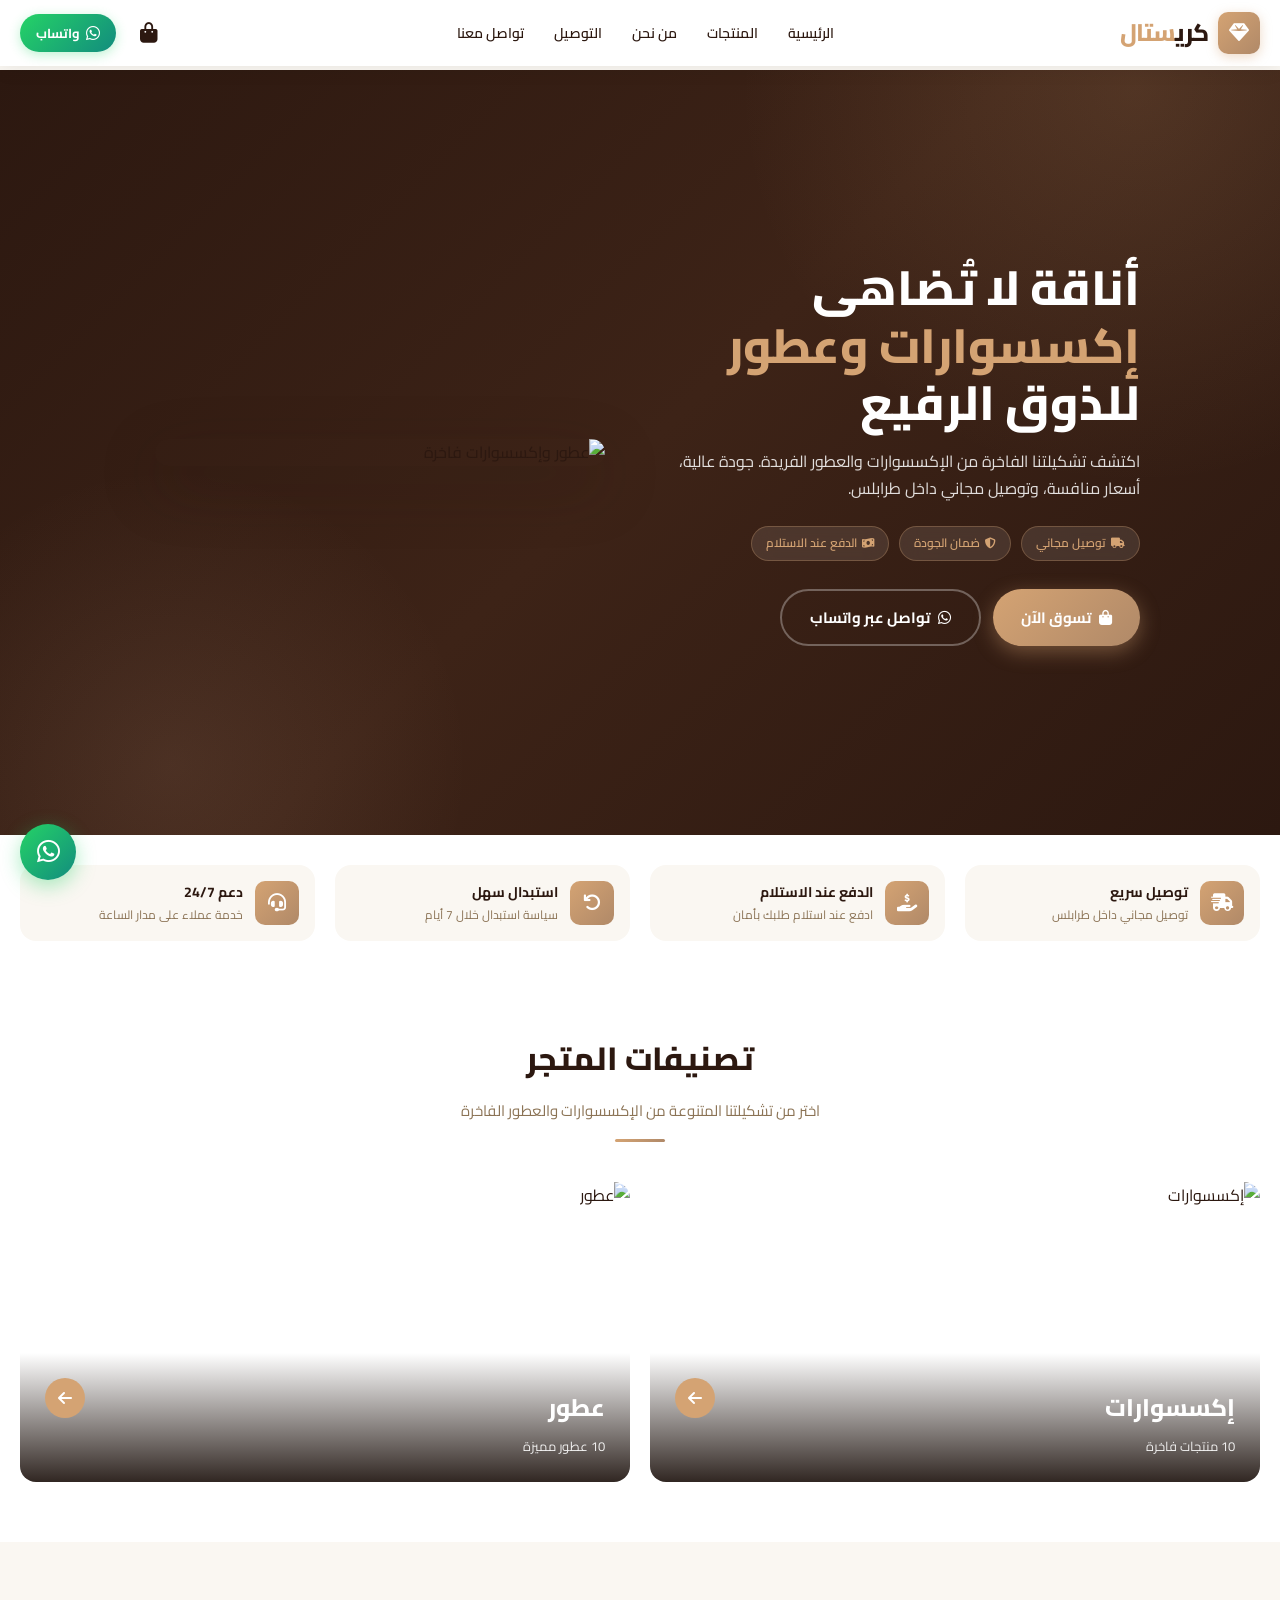
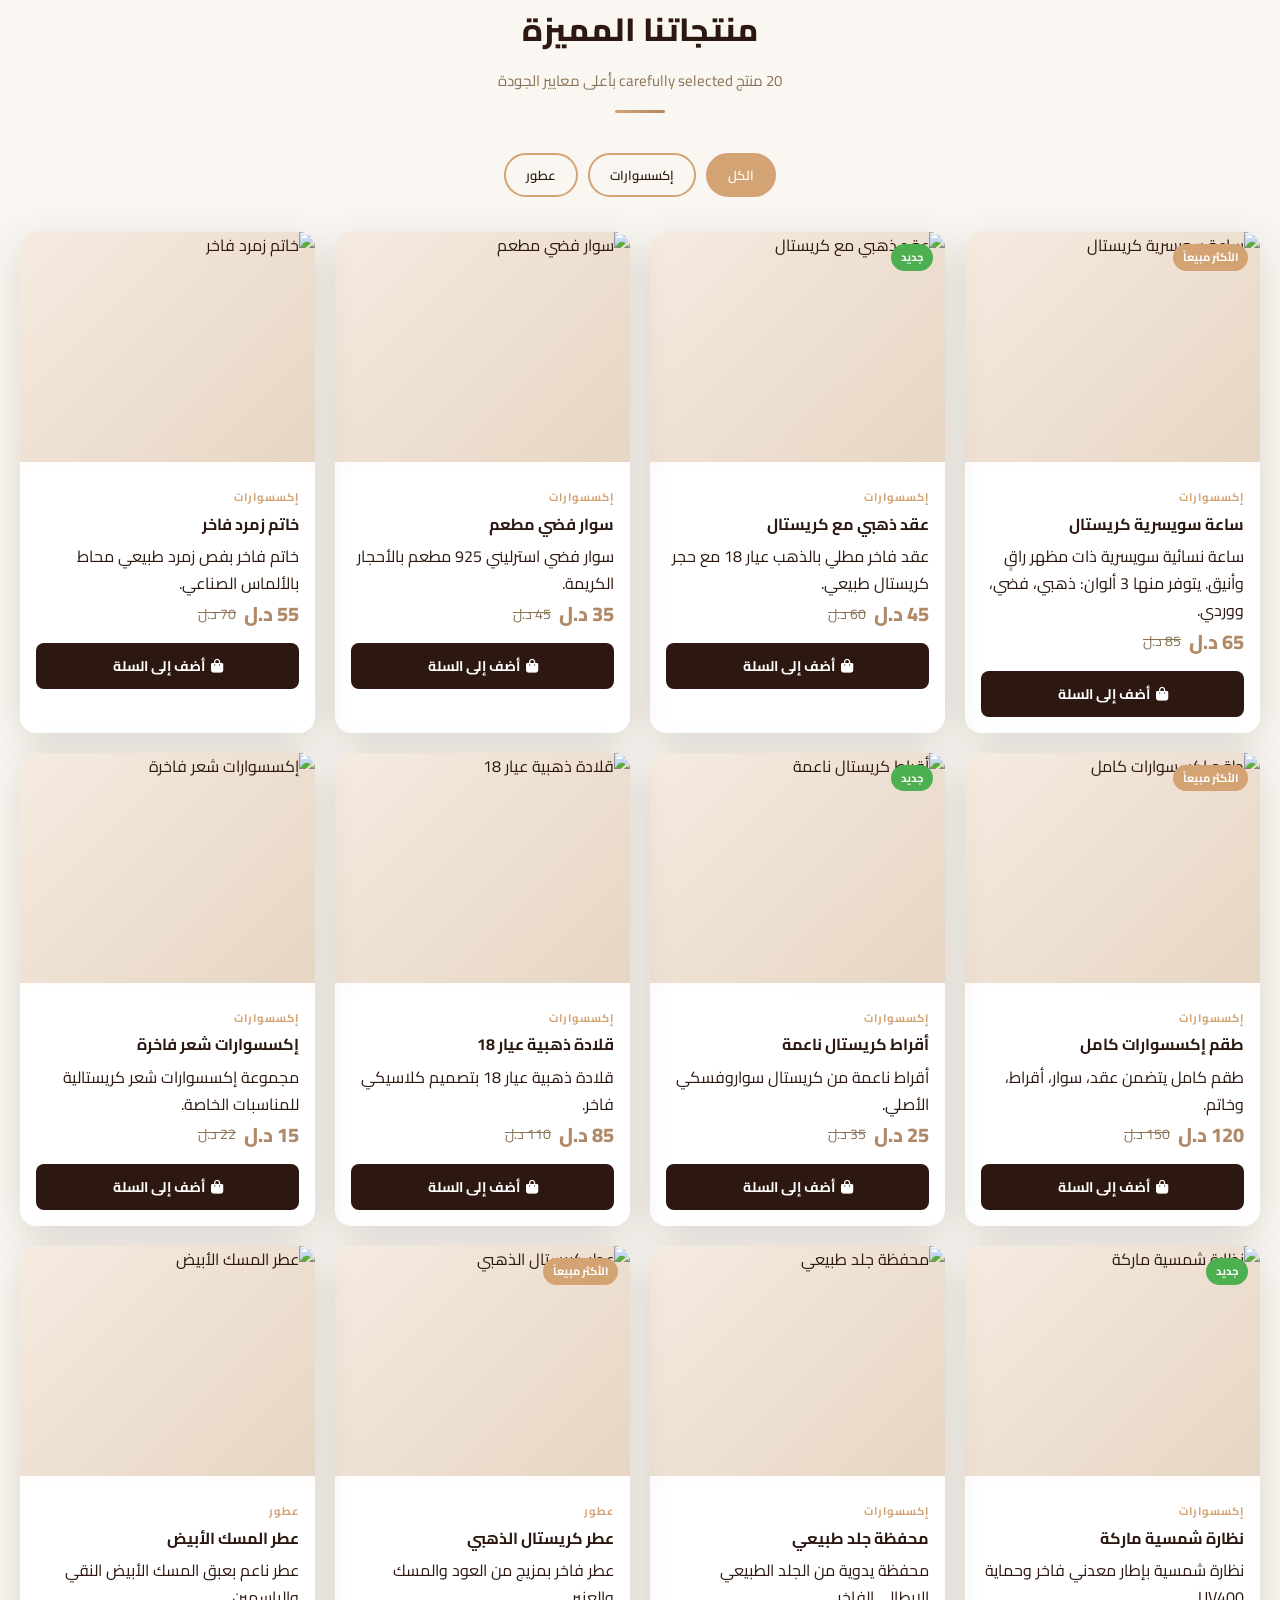
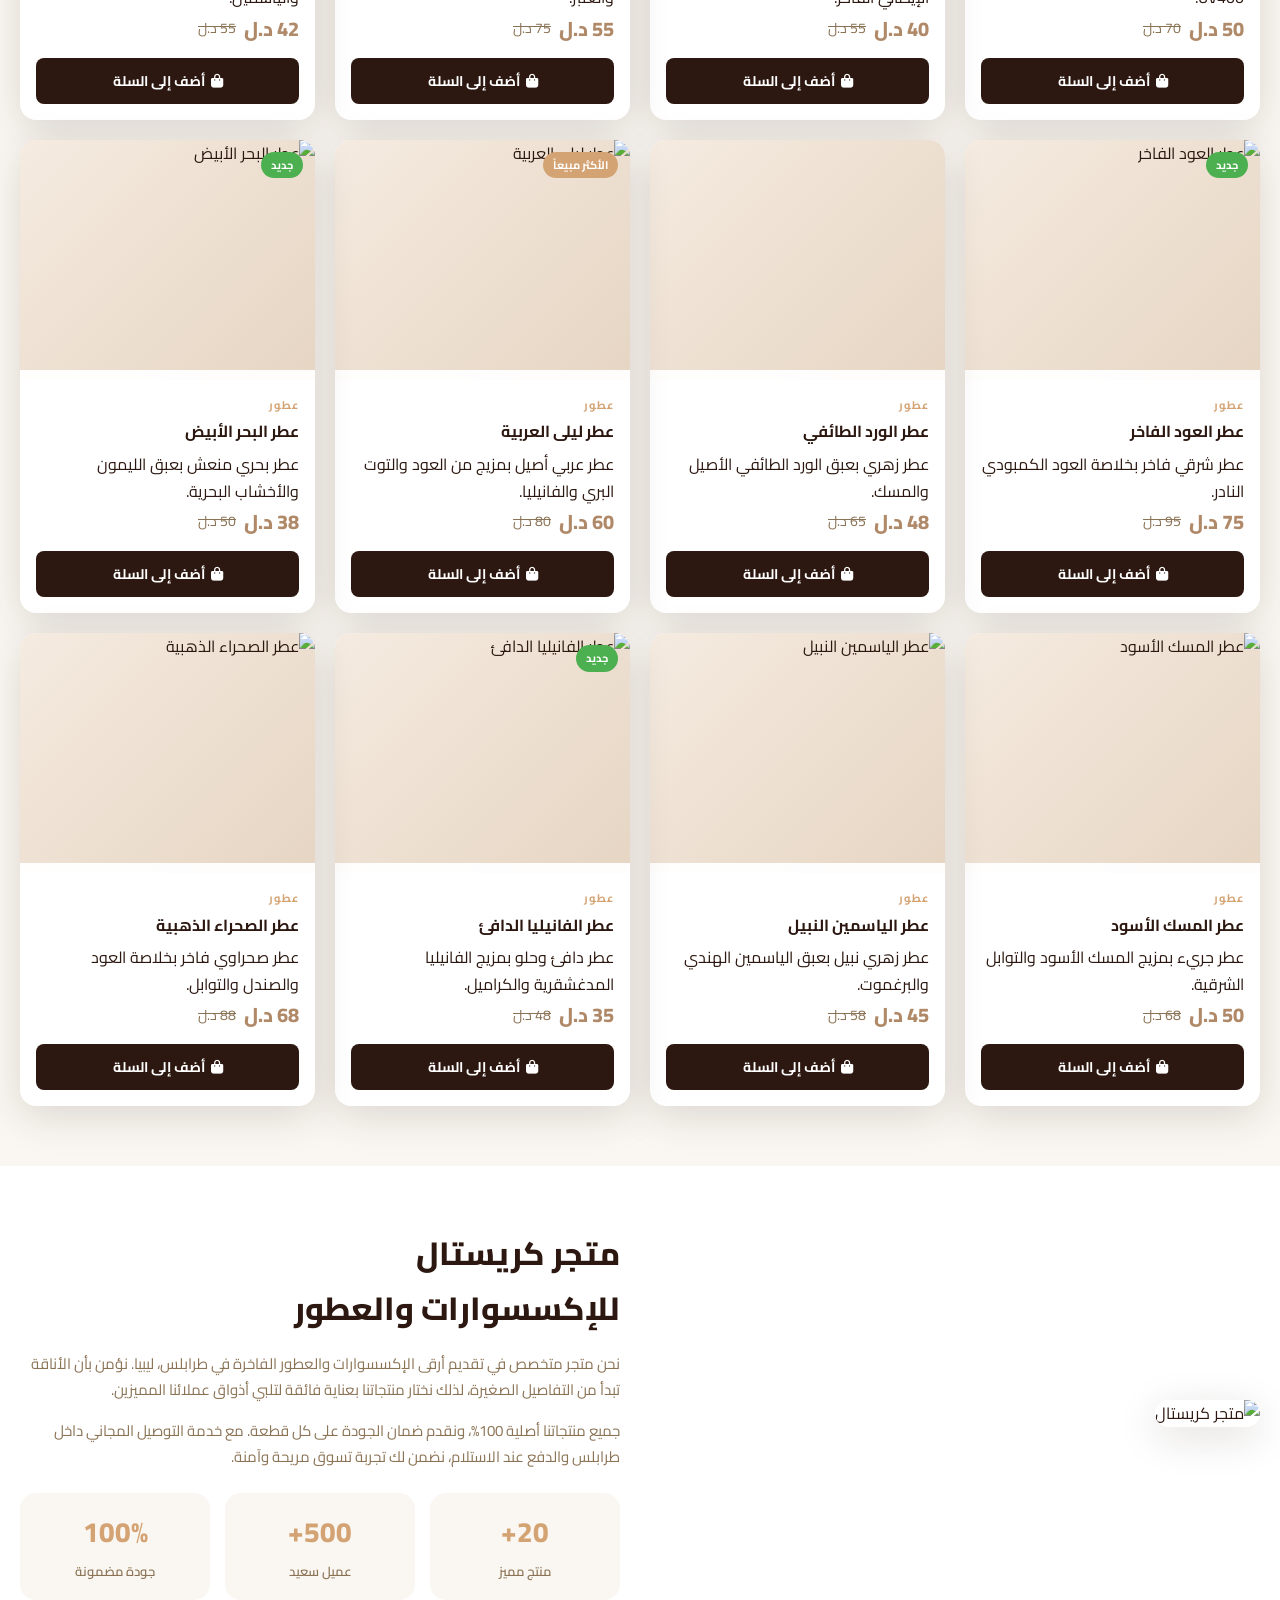
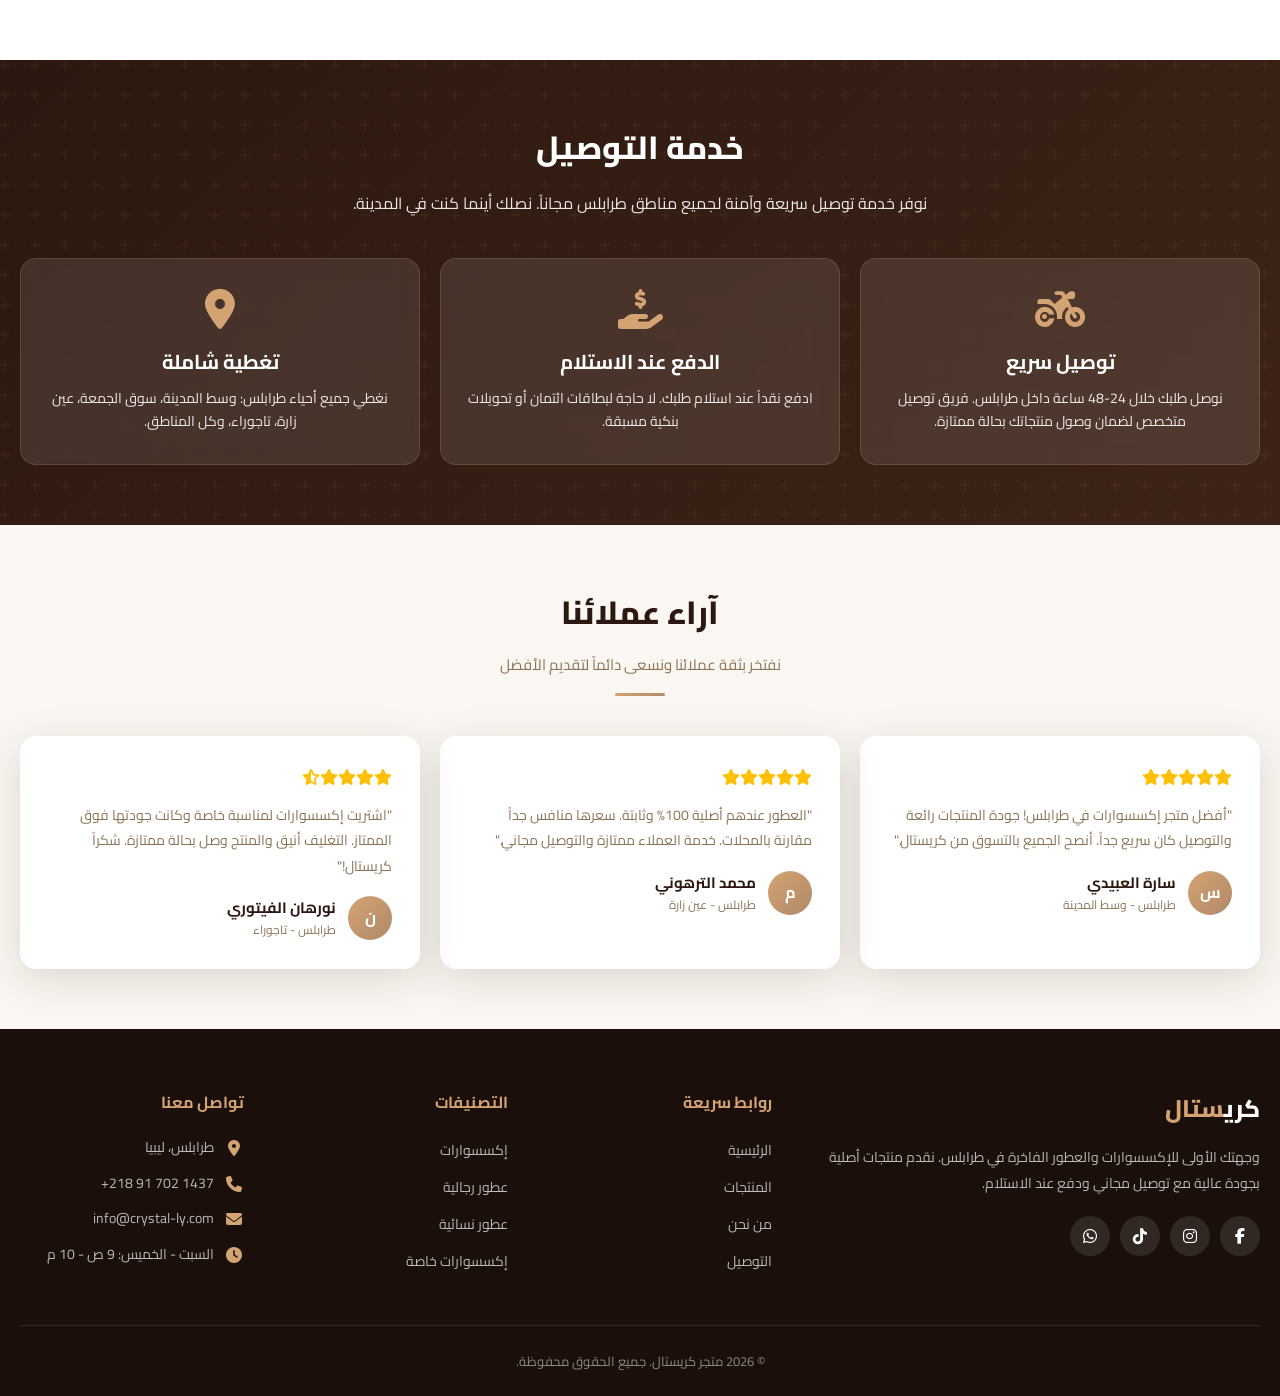
==== commit 1c7db5a6: "Update image source for about section" ====
--- a/index.html
+++ b/index.html
@@ -156,7 +156,7 @@
     <section class="about" id="about">
         <div class="about-container">
             <div class="about-image">
-                <img src="https://raw.githubusercontent.com/USERNAME/crystal-store/images/about-store.jpg" alt="متجر كريستال">
+                <img src="https://raw.githubusercontent.com/Uldy-U/crystal-store/main/images/about-store.jpg" alt="متجر كريستال">
             </div>
             <div class="about-content">
                 <h2>متجر كريستال<br>للإكسسوارات والعطور</h2>
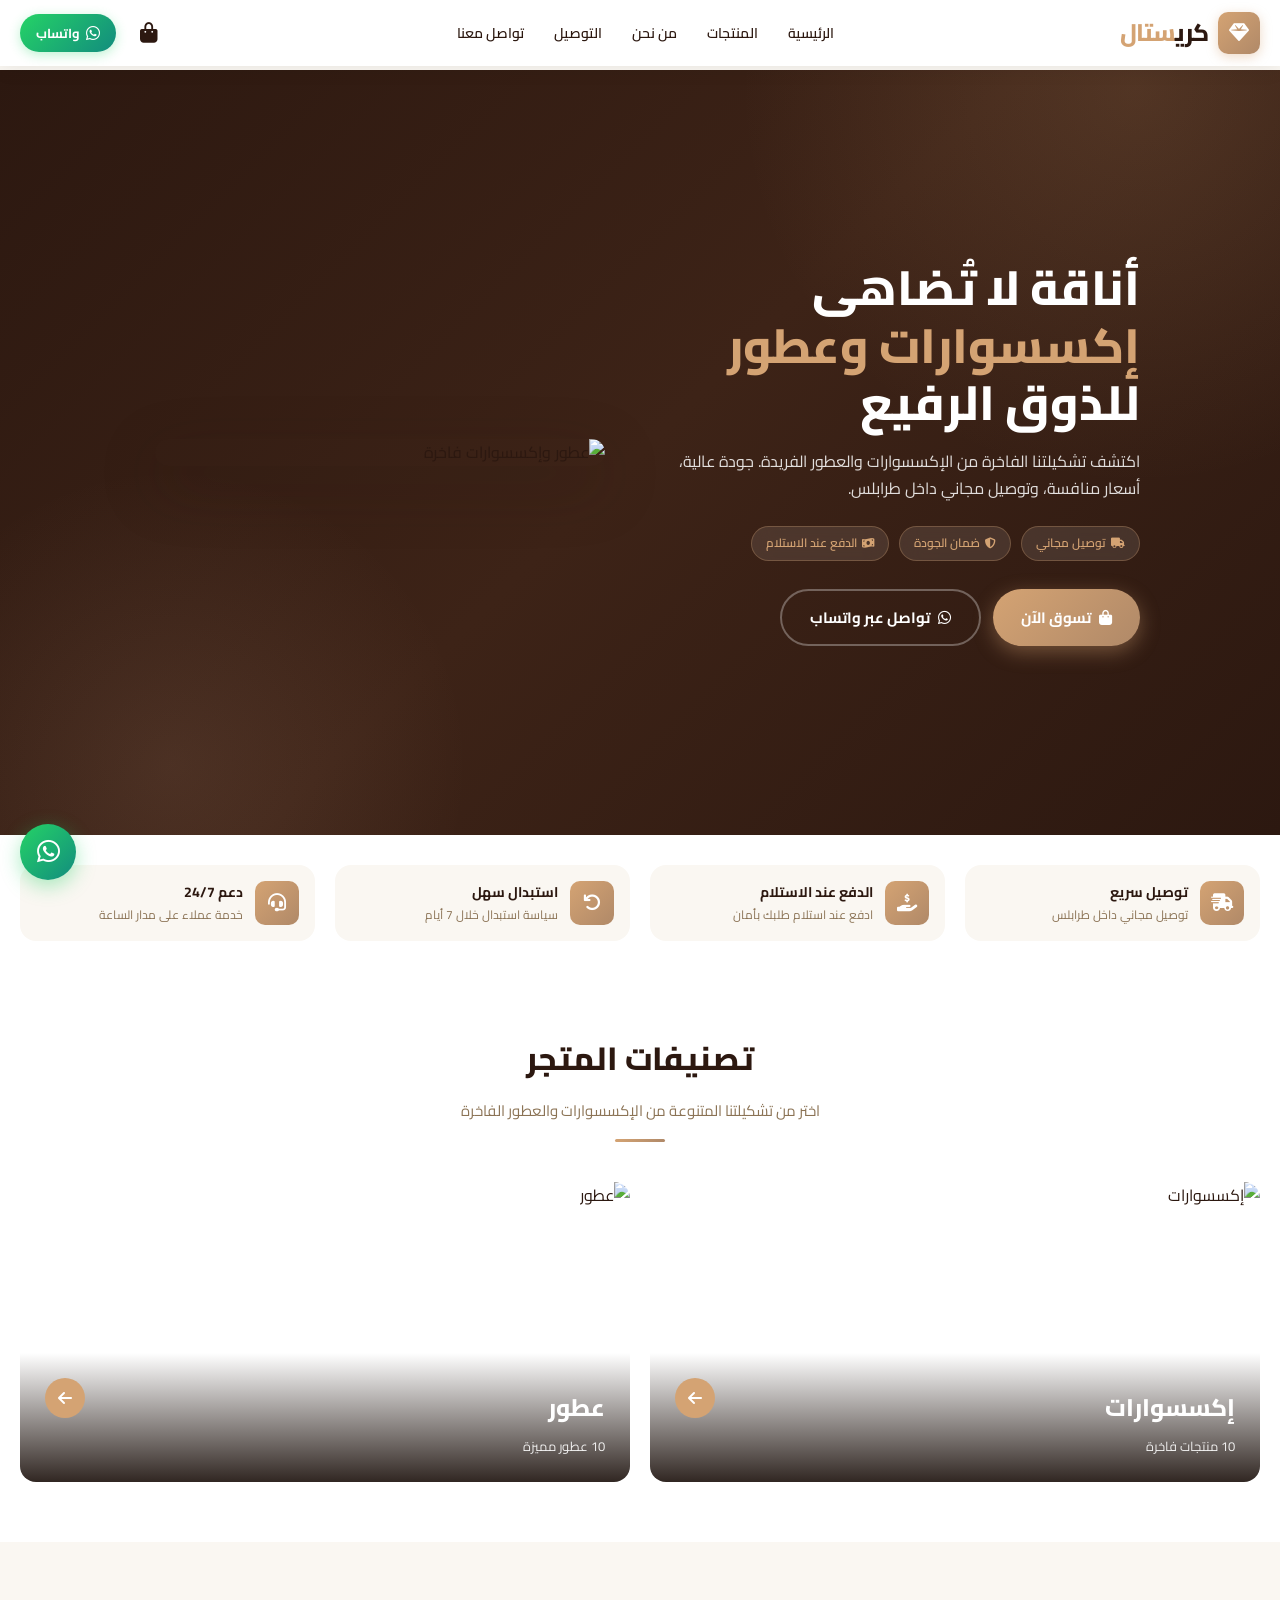
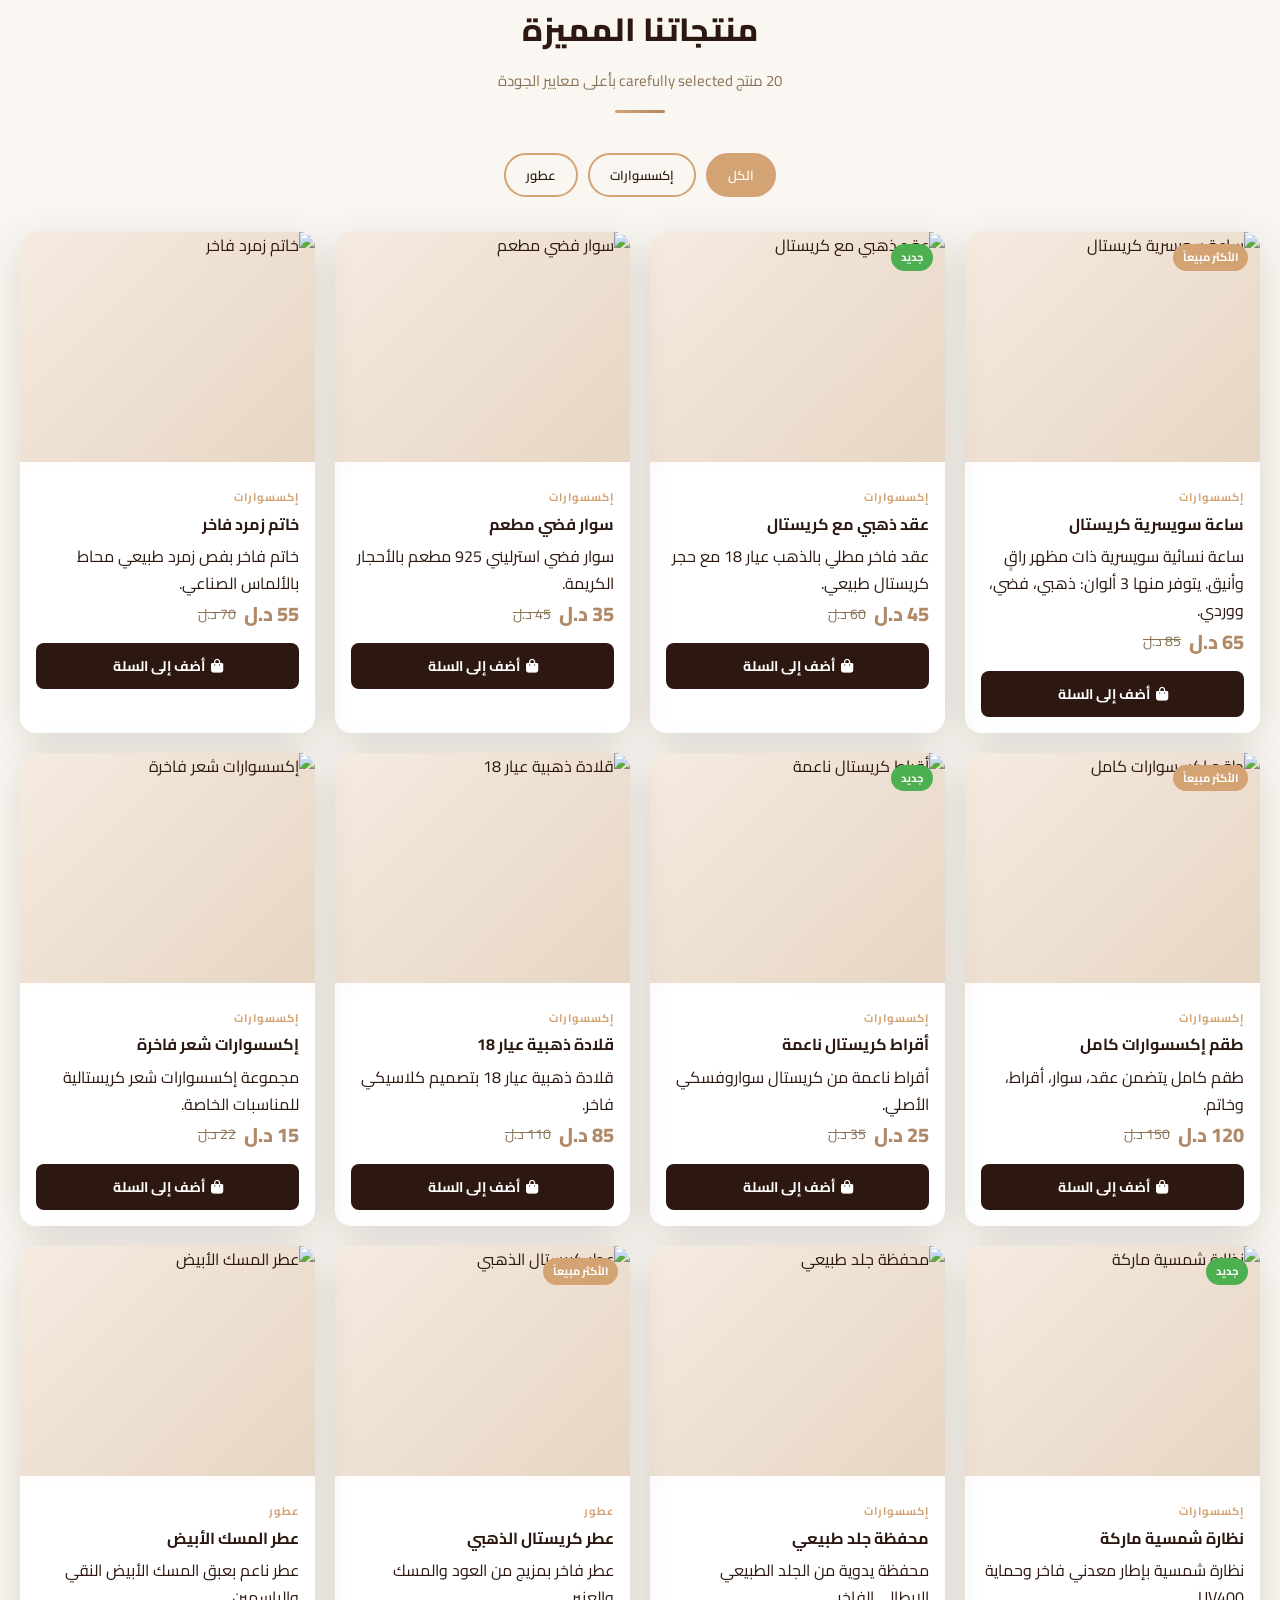
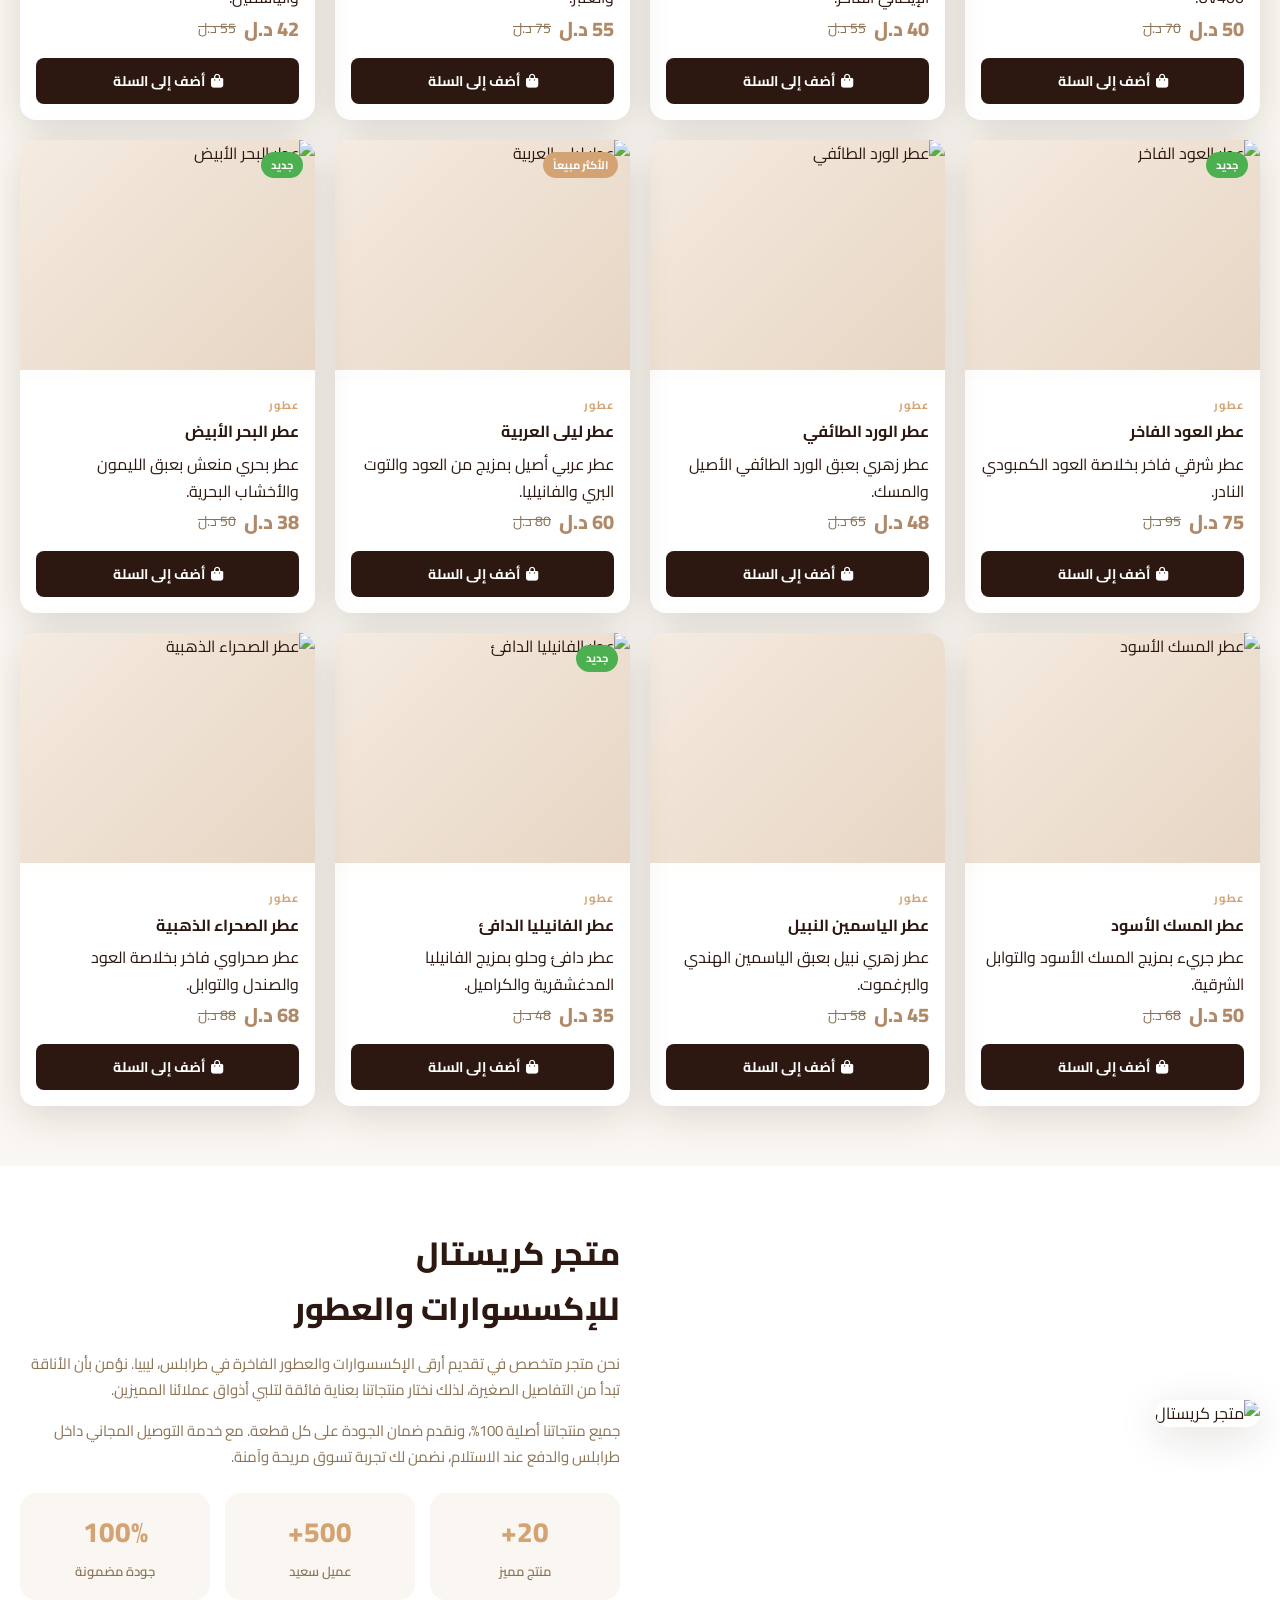
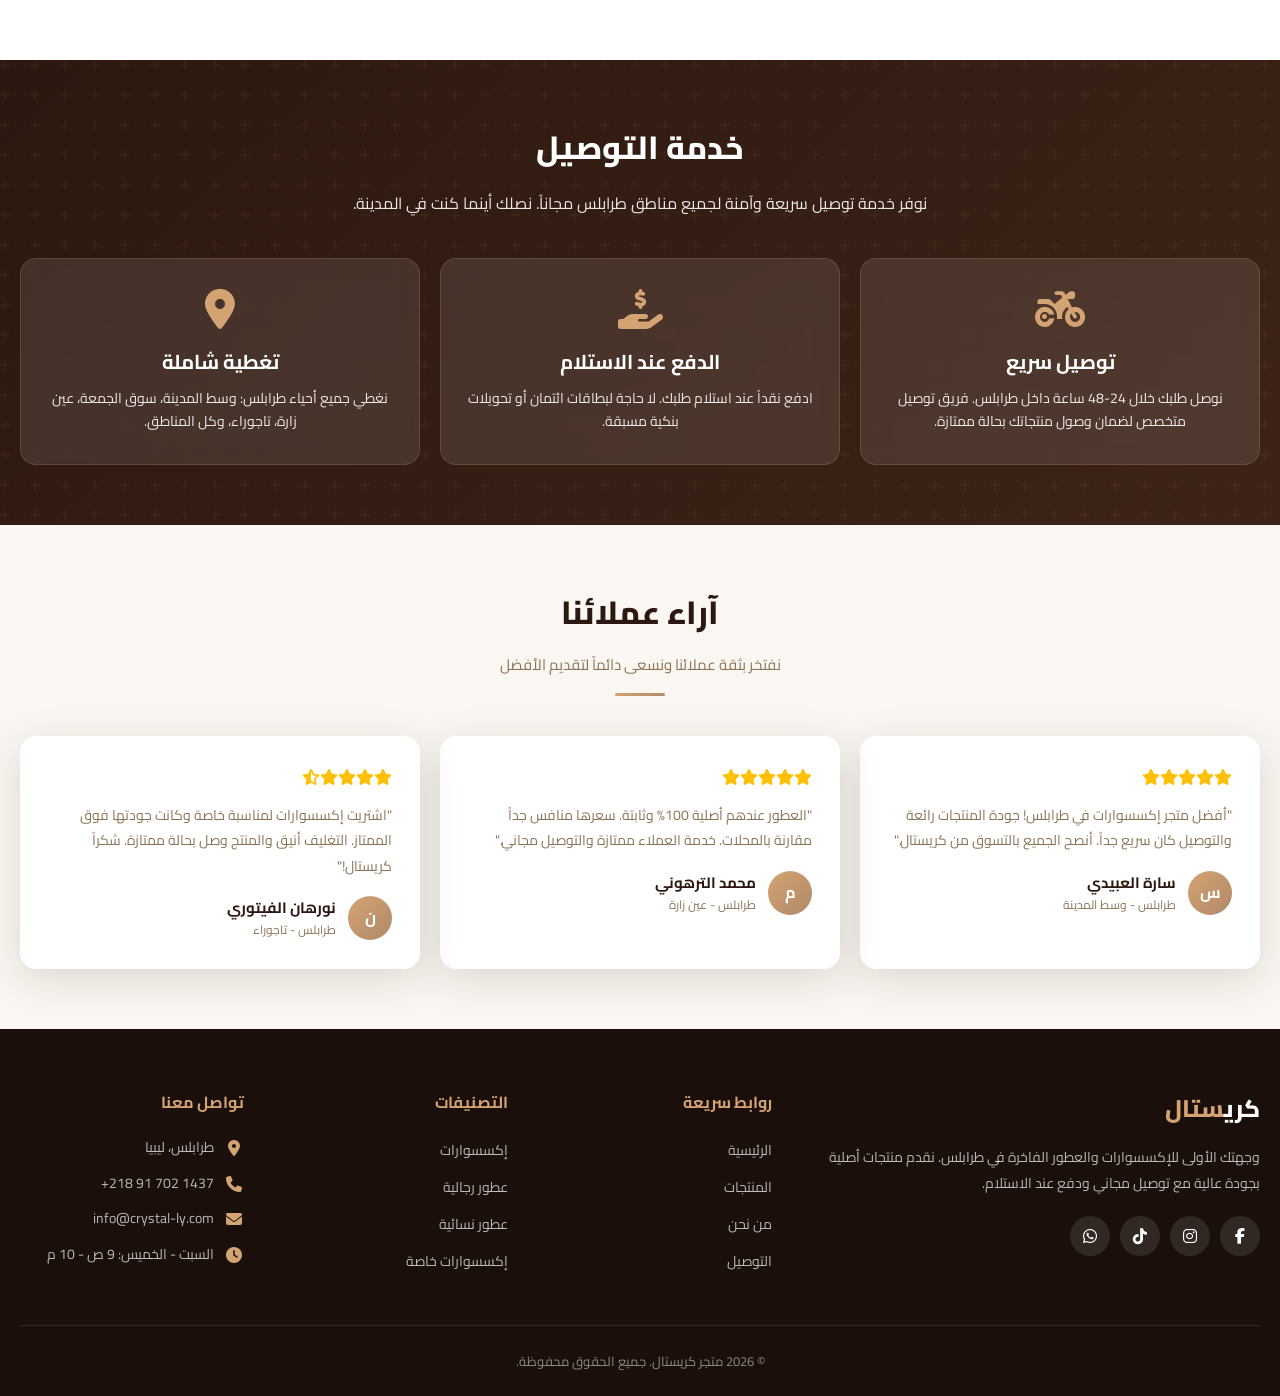
==== commit dc14c8a5: "Update about section image source" ====
--- a/index.html
+++ b/index.html
@@ -156,7 +156,7 @@
     <section class="about" id="about">
         <div class="about-container">
             <div class="about-image">
-                <img src="https://raw.githubusercontent.com/Uldy-U/crystal-store/main/images/about-store.jpg" alt="متجر كريستال">
+                <img src="https://raw.githubusercontent.com/Uldy-U/crystal-store/main/images/store.jpg" alt="متجر كريستال">
             </div>
             <div class="about-content">
                 <h2>متجر كريستال<br>للإكسسوارات والعطور</h2>
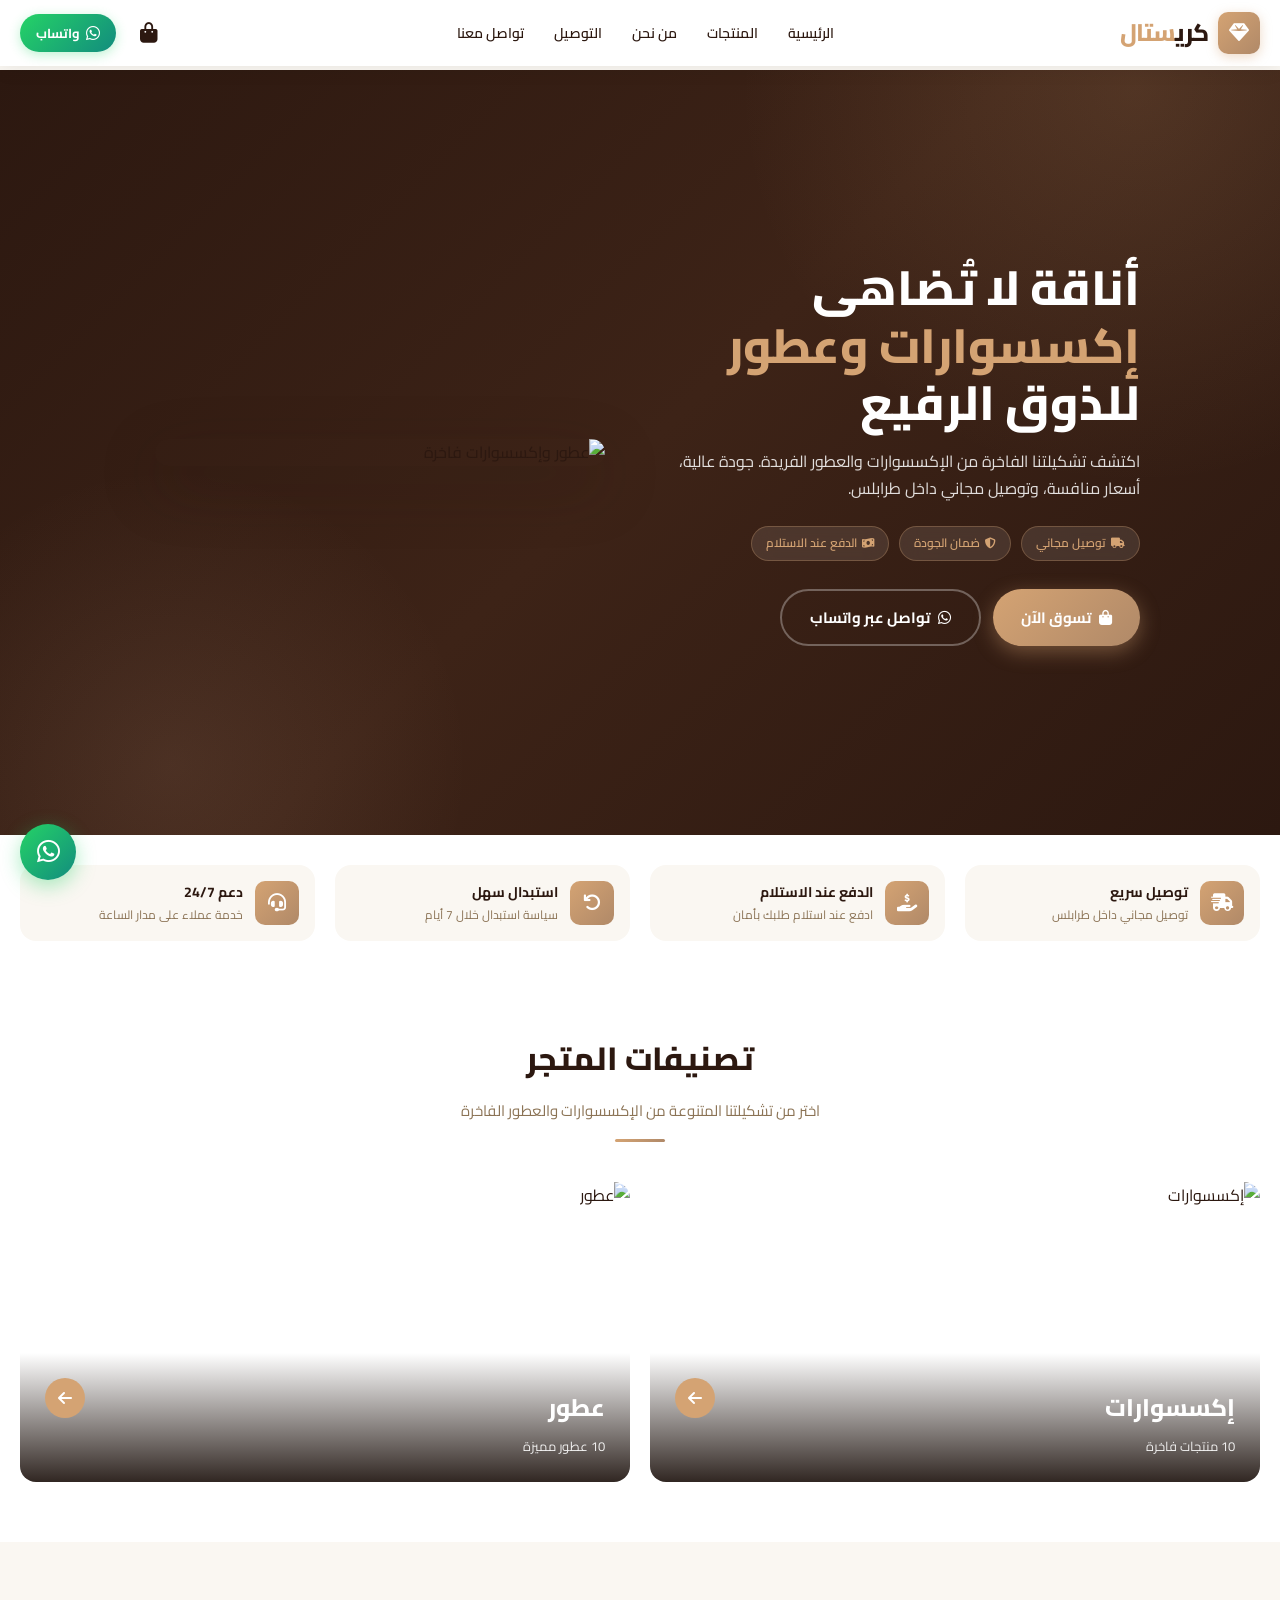
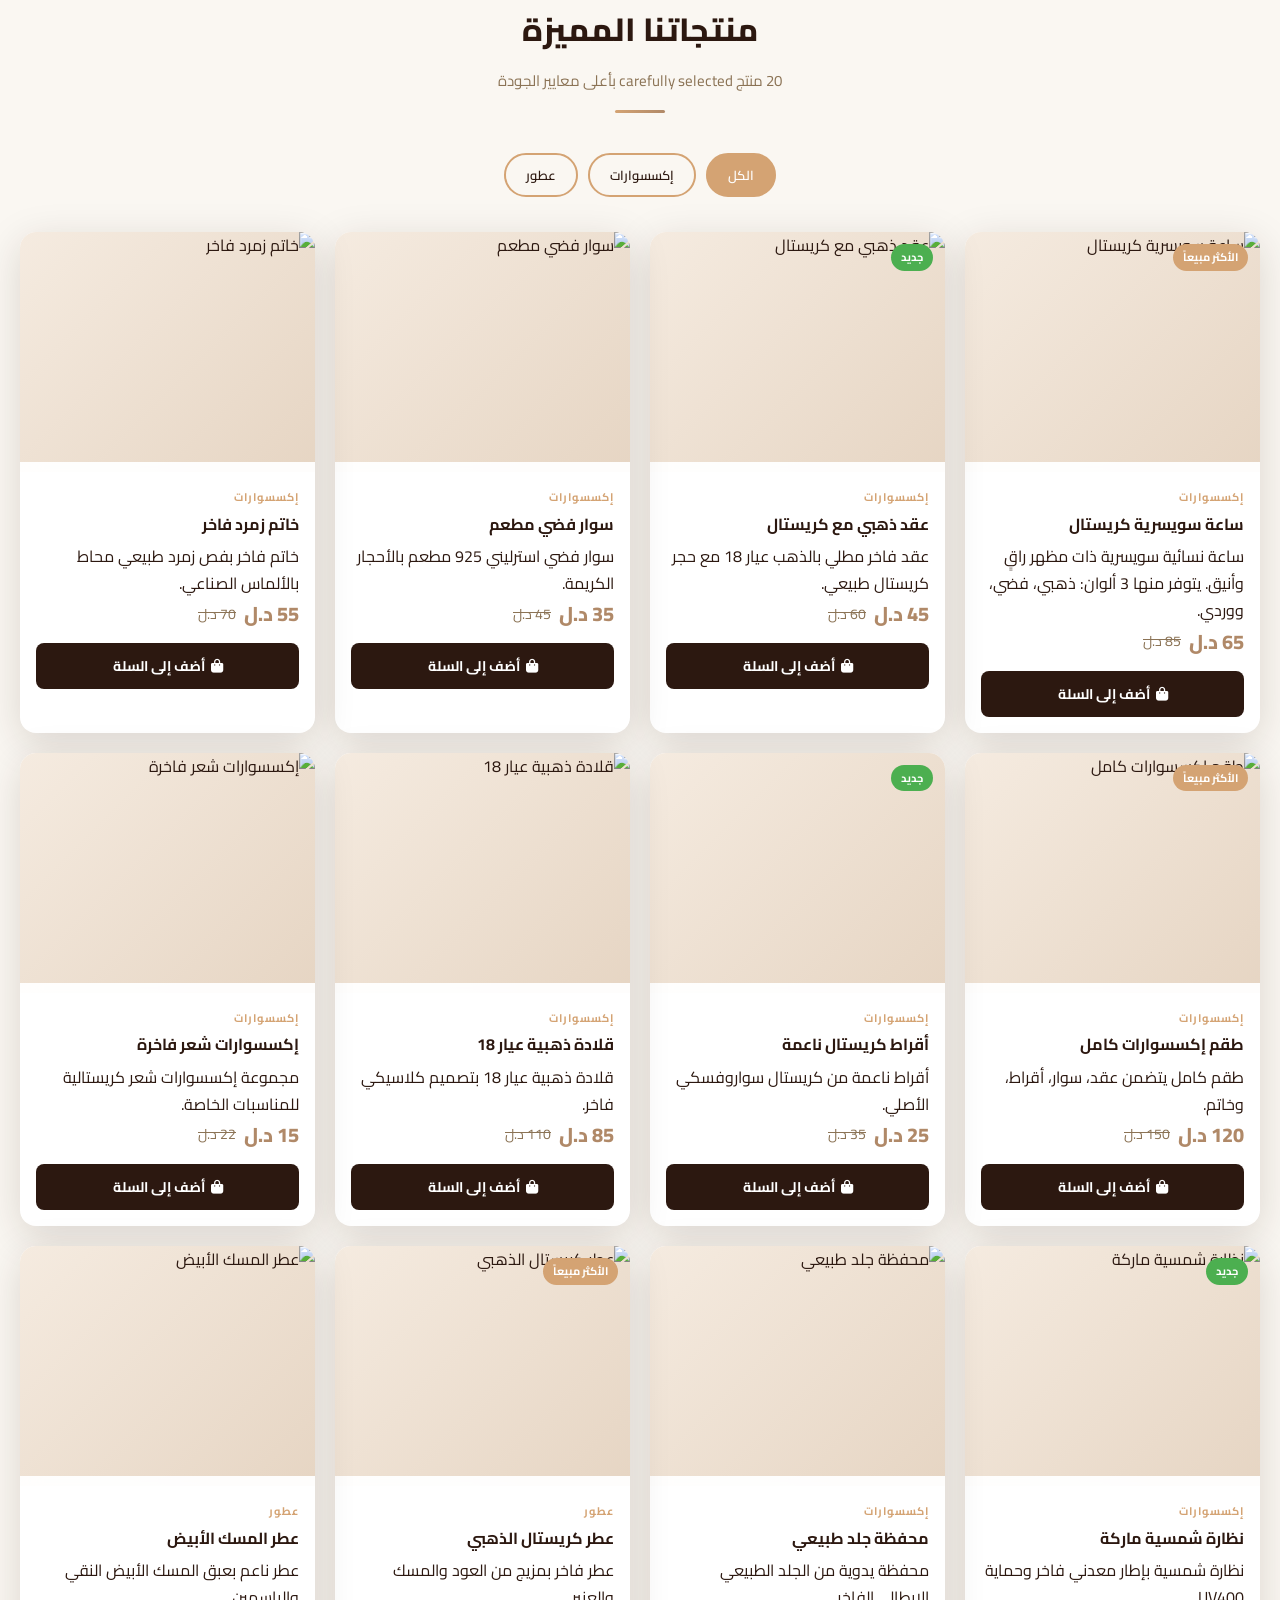
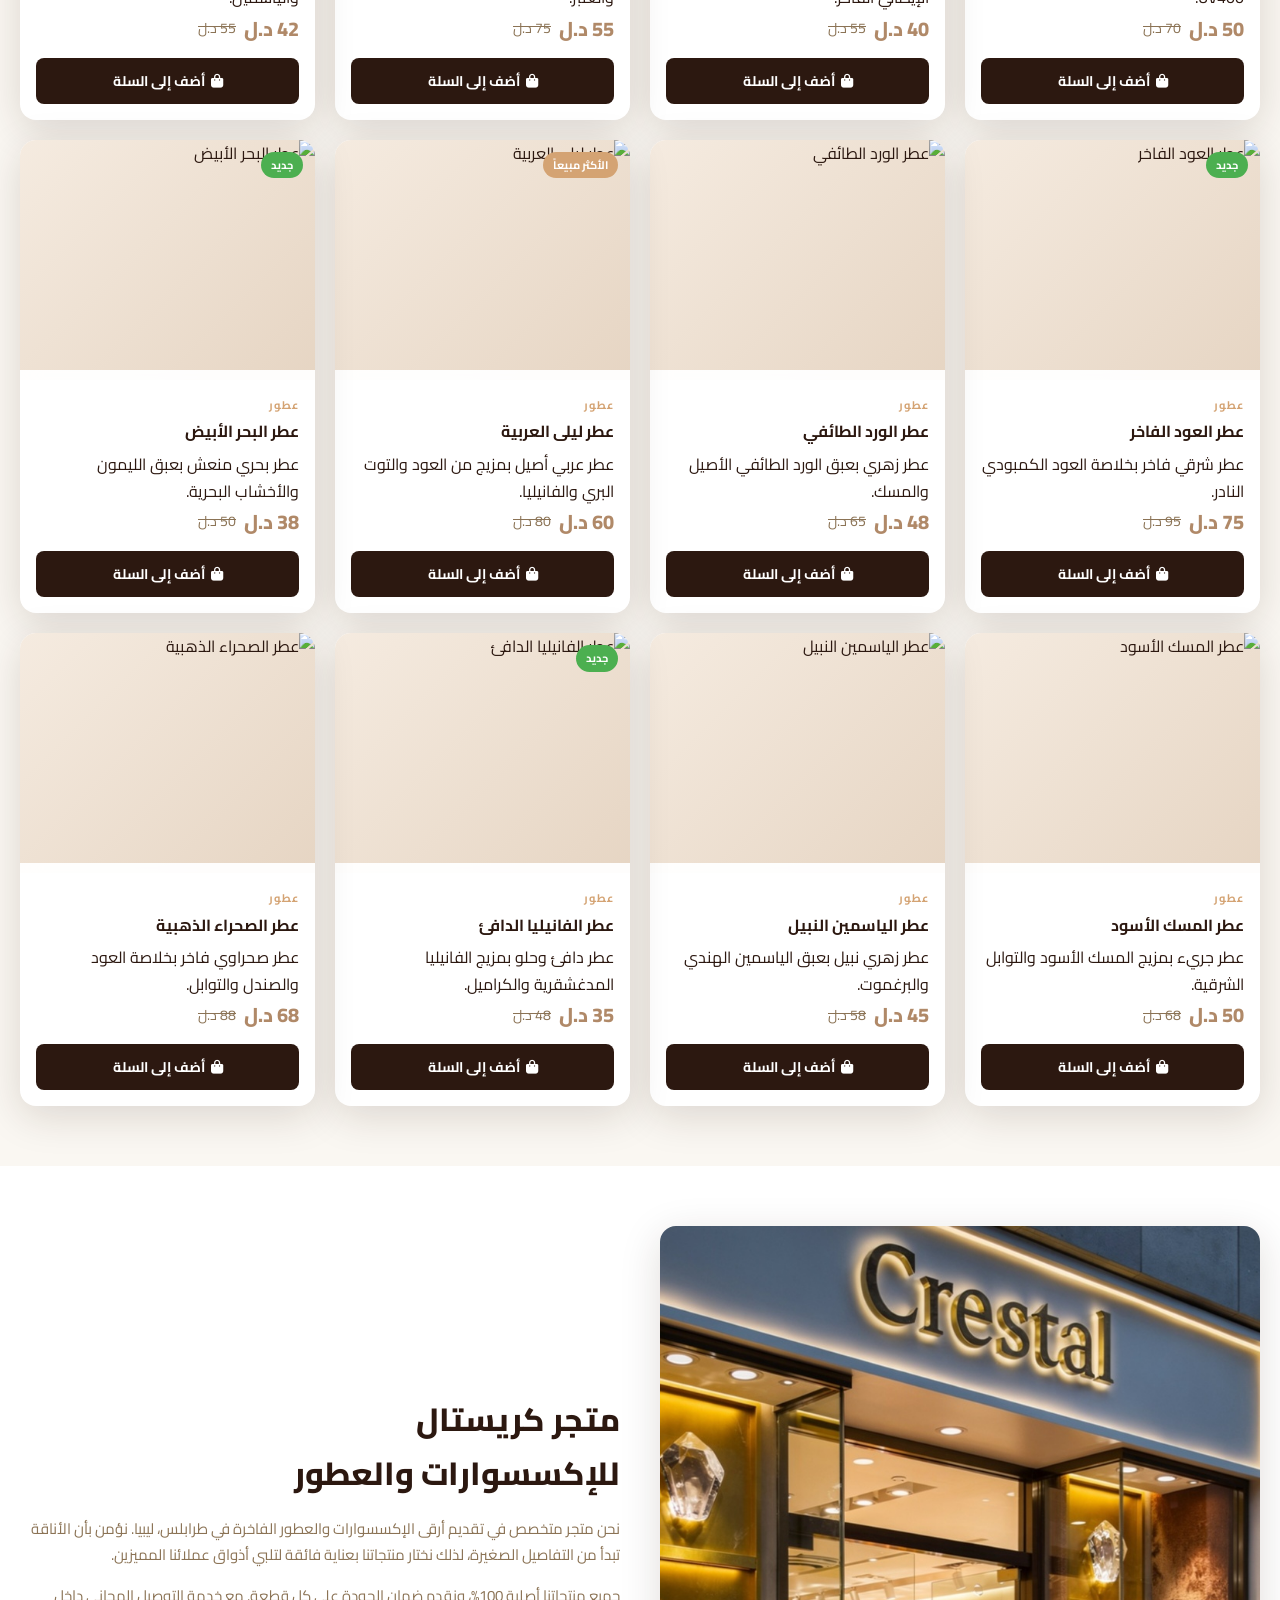
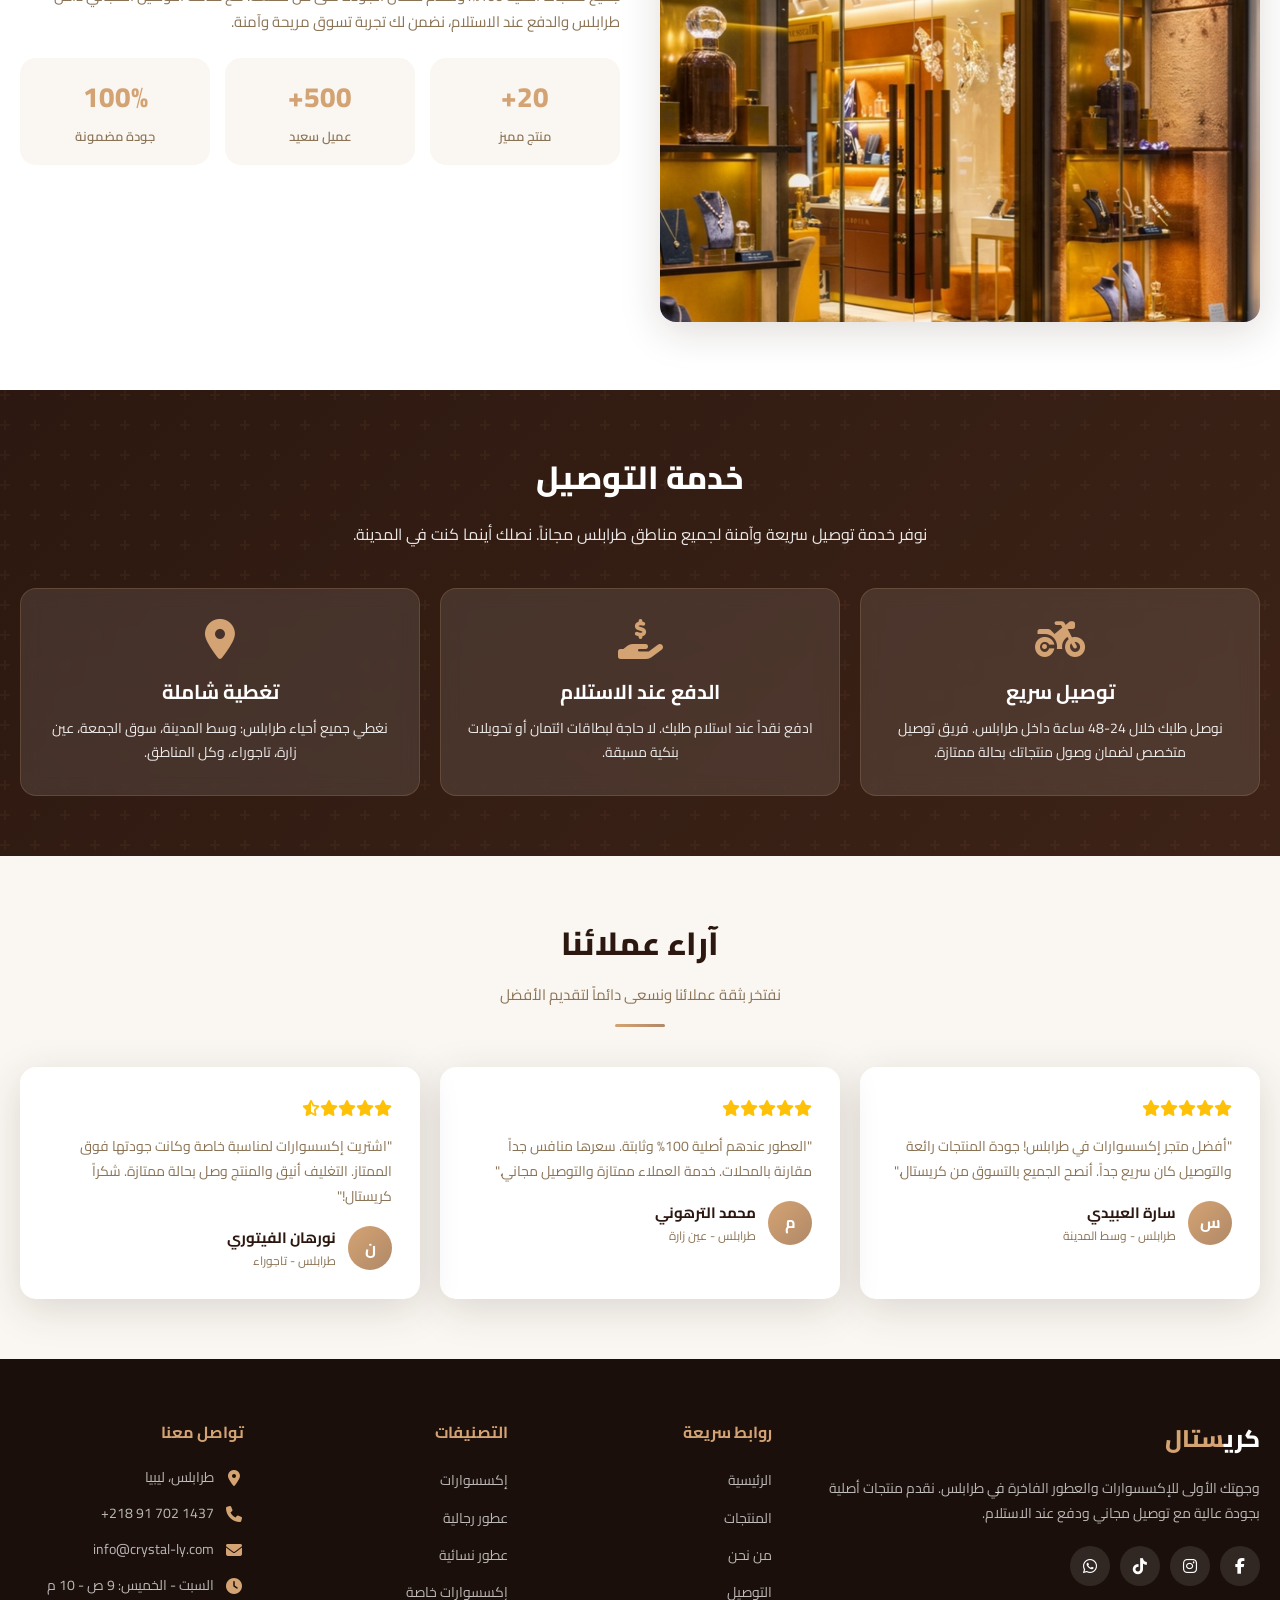
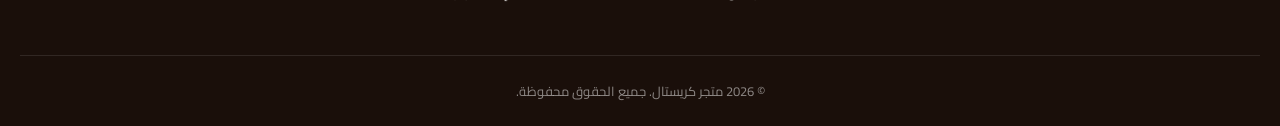
==== commit 3c1a1e3e: "Update image source in about section" ====
--- a/index.html
+++ b/index.html
@@ -156,7 +156,7 @@
     <section class="about" id="about">
         <div class="about-container">
             <div class="about-image">
-                <img src="https://raw.githubusercontent.com/Uldy-U/crystal-store/main/images/store.jpg" alt="متجر كريستال">
+                <img src="images/store.jpg" alt="متجر كريستال">
             </div>
             <div class="about-content">
                 <h2>متجر كريستال<br>للإكسسوارات والعطور</h2>
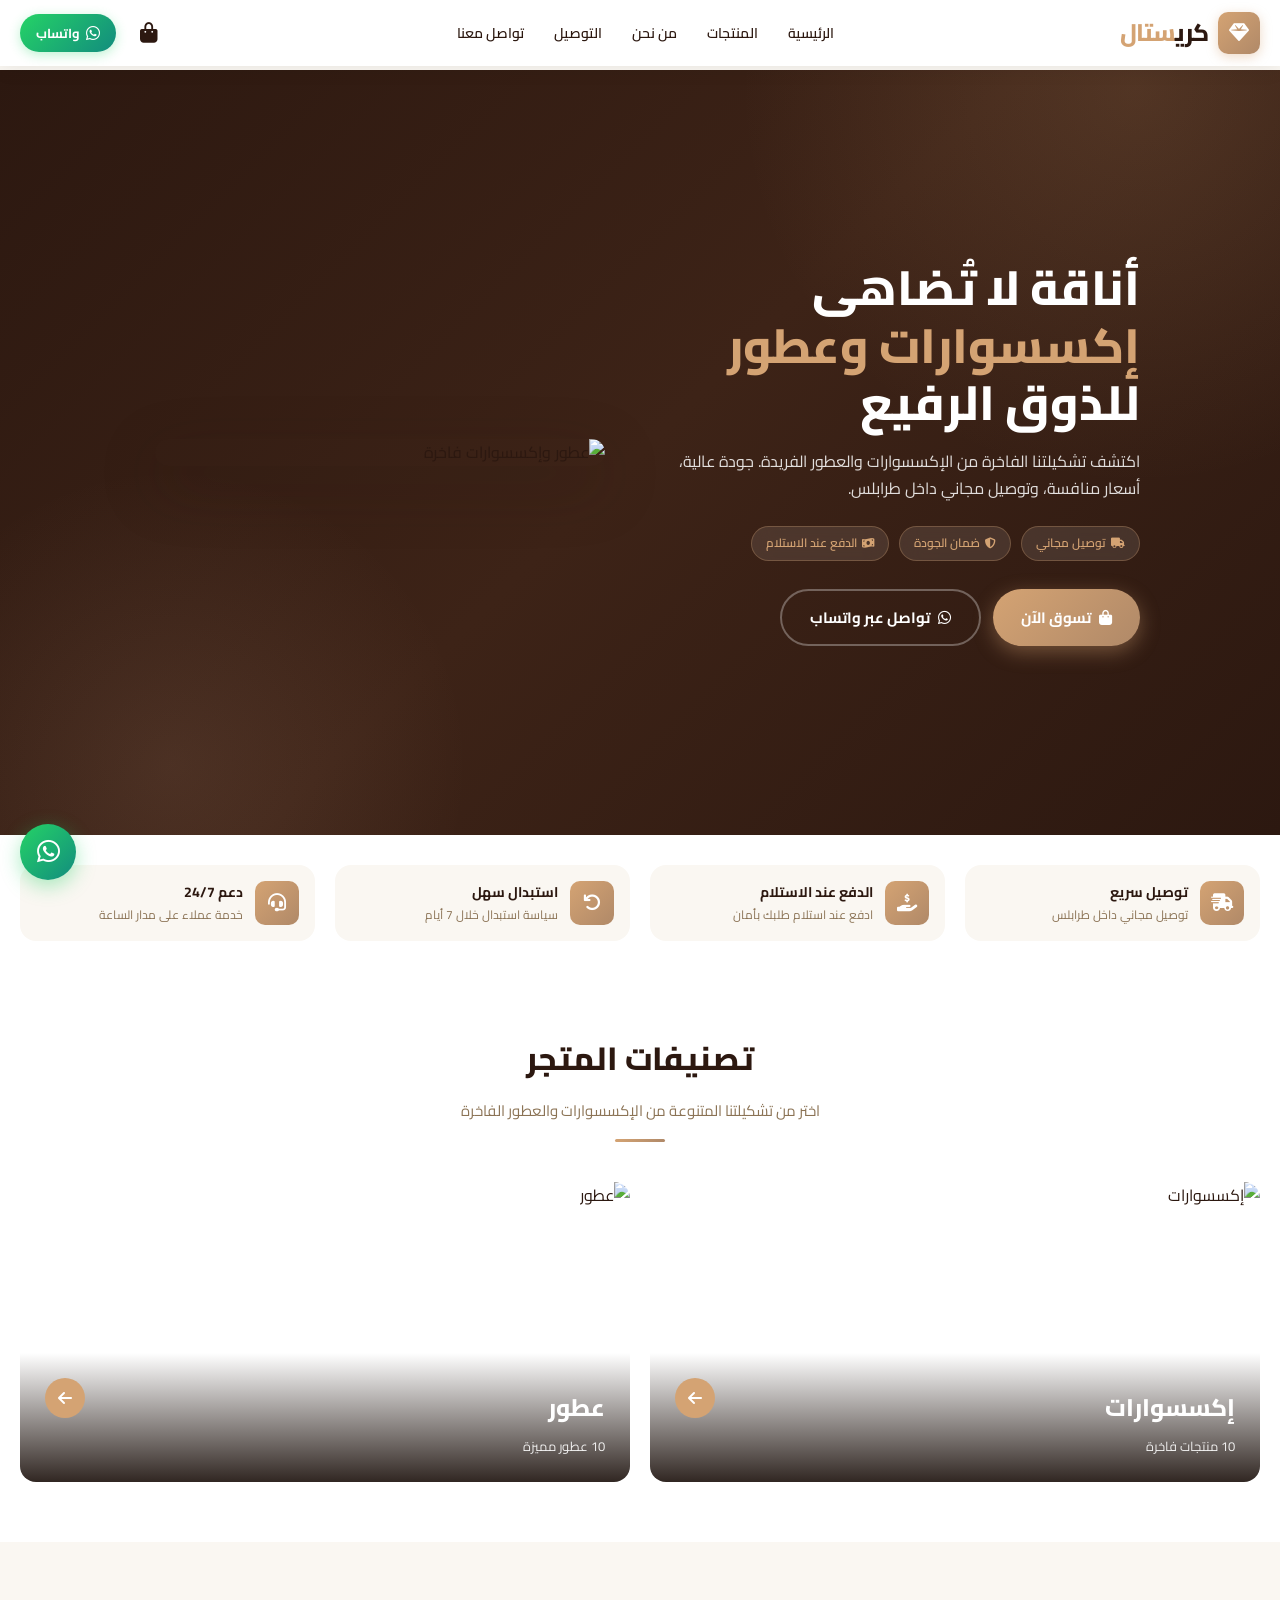
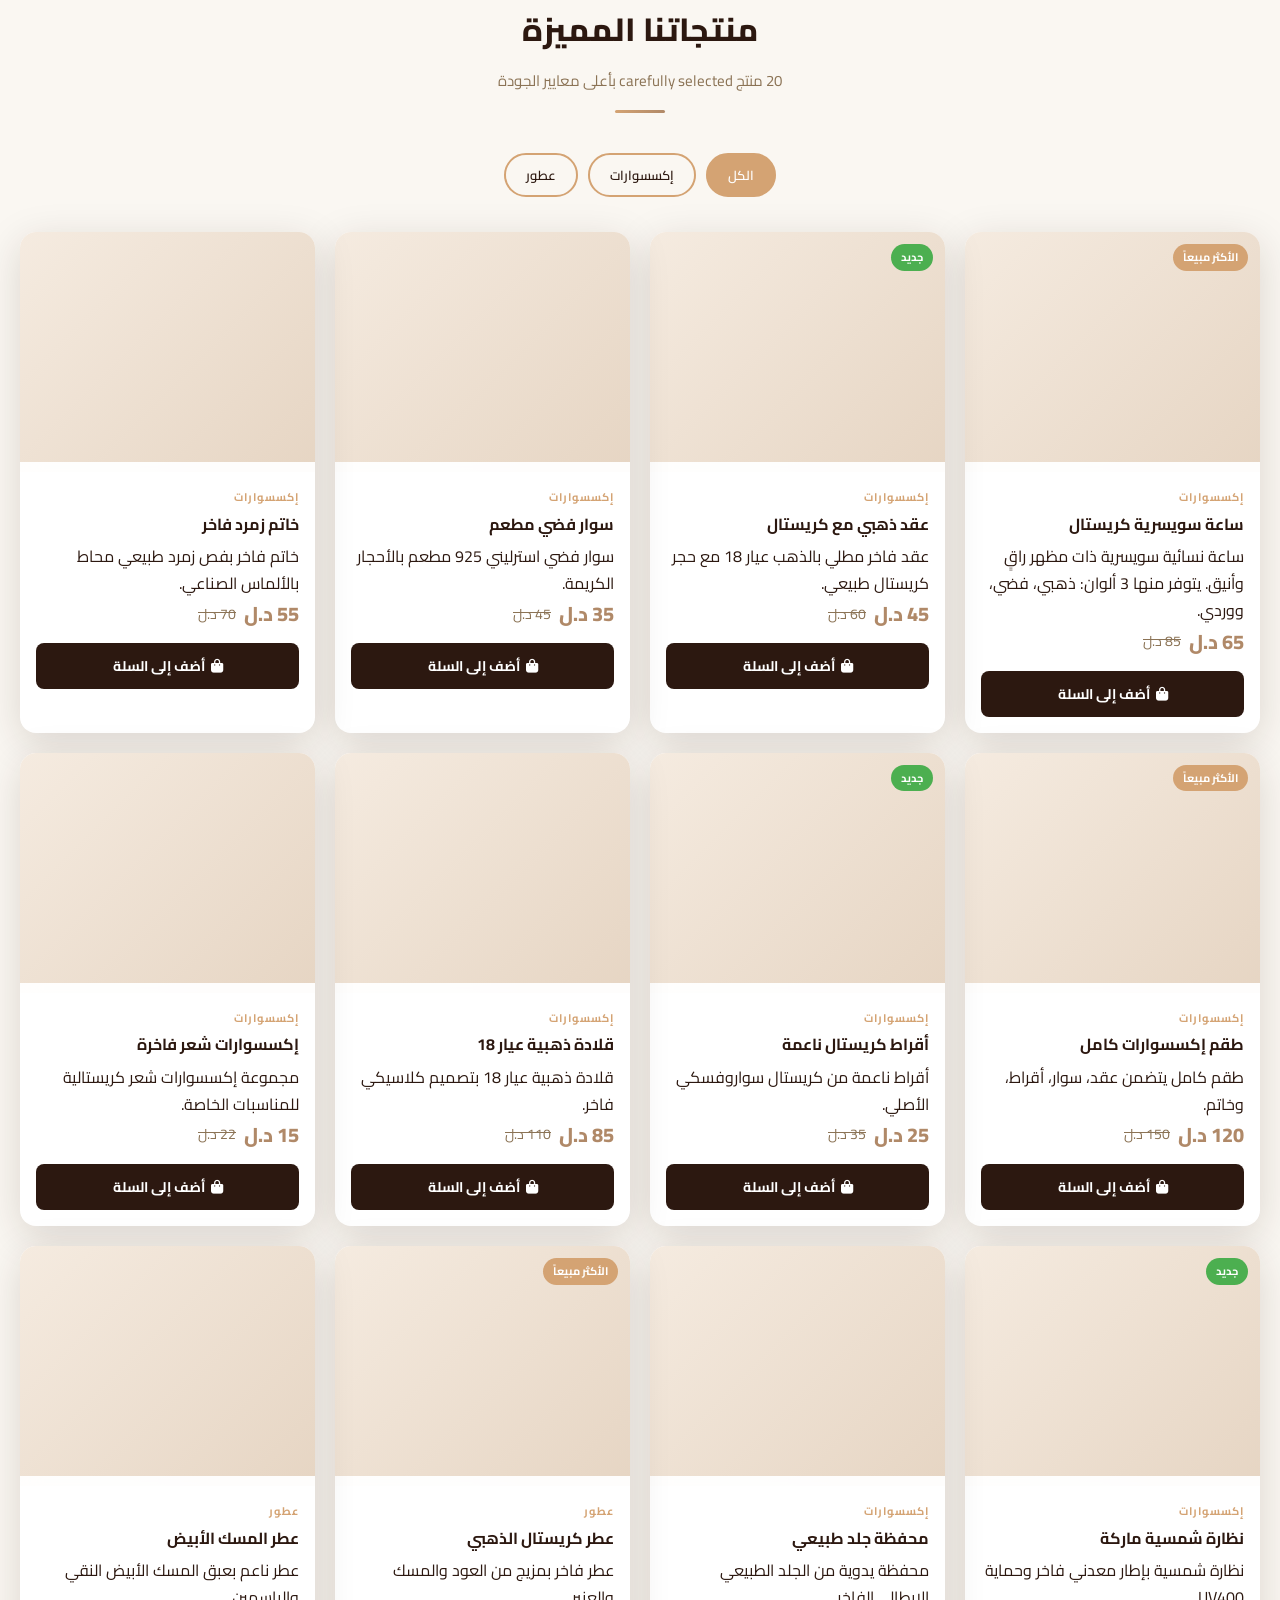
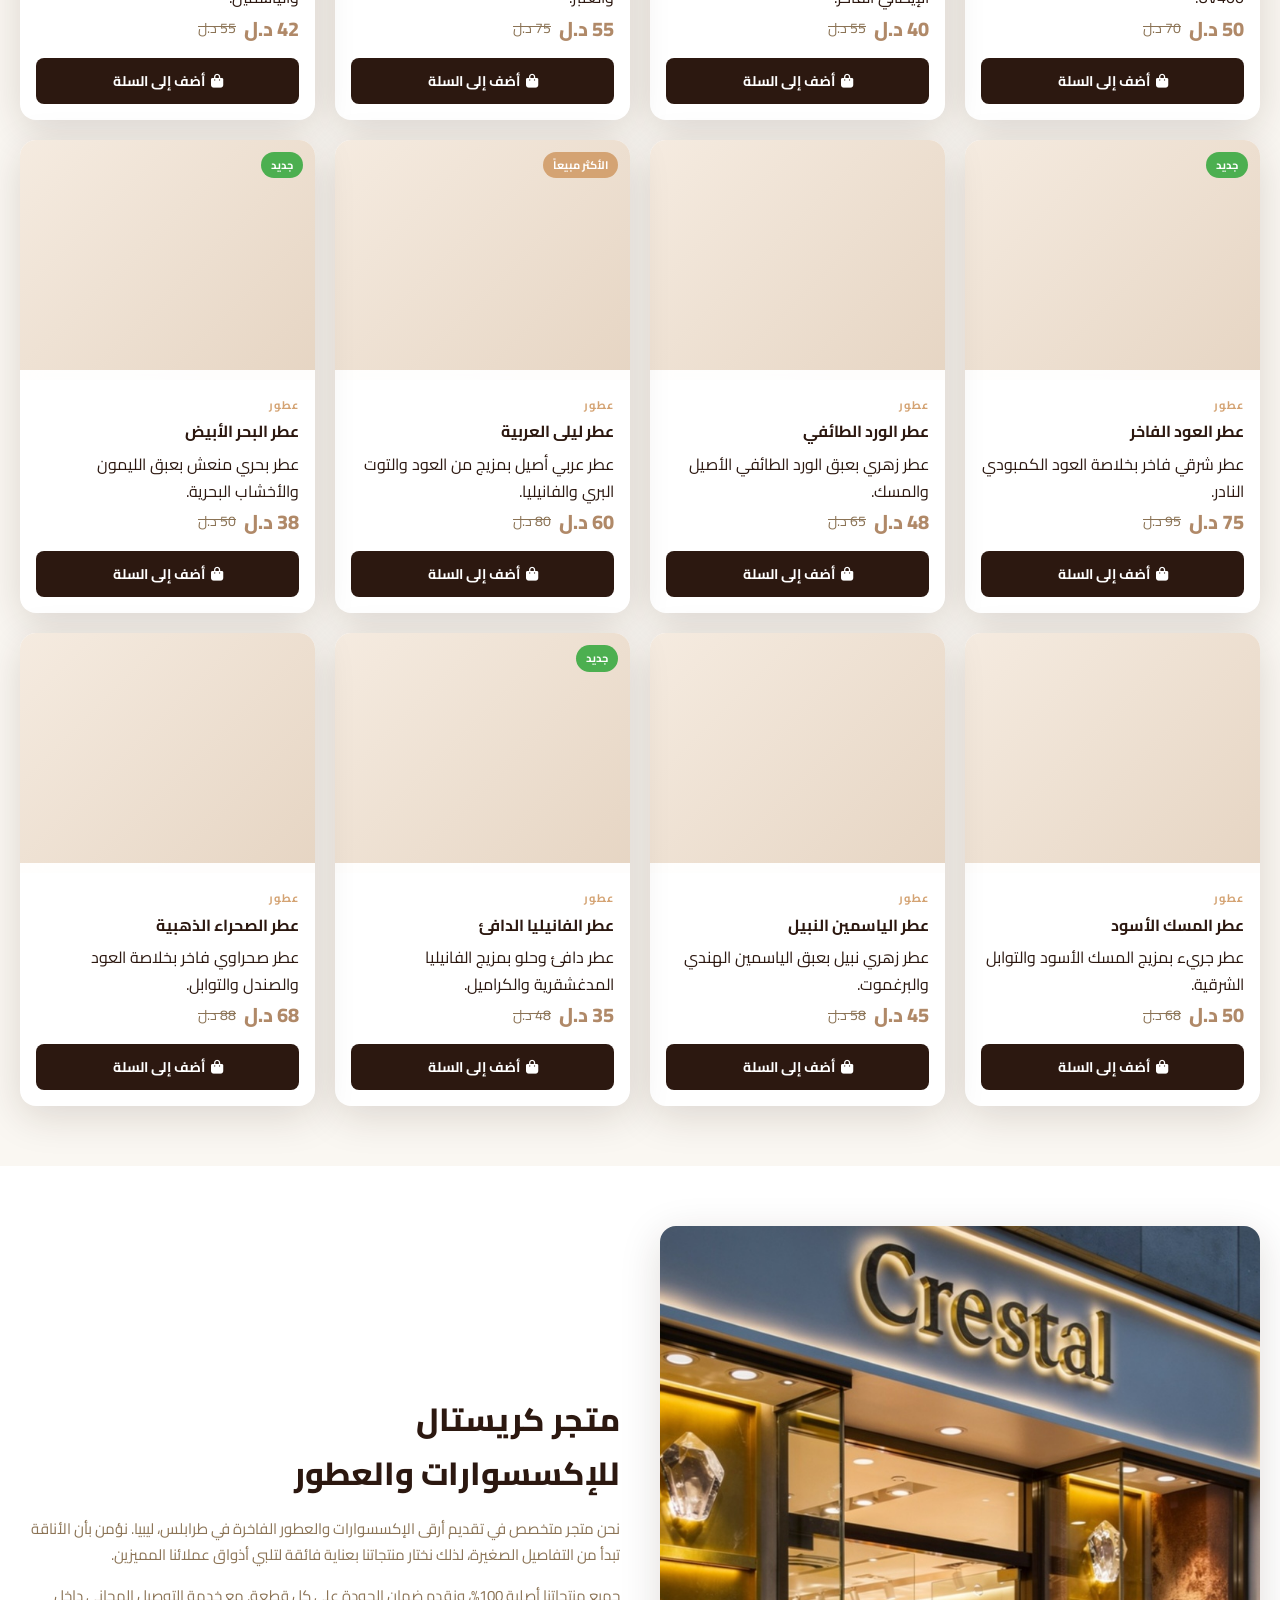
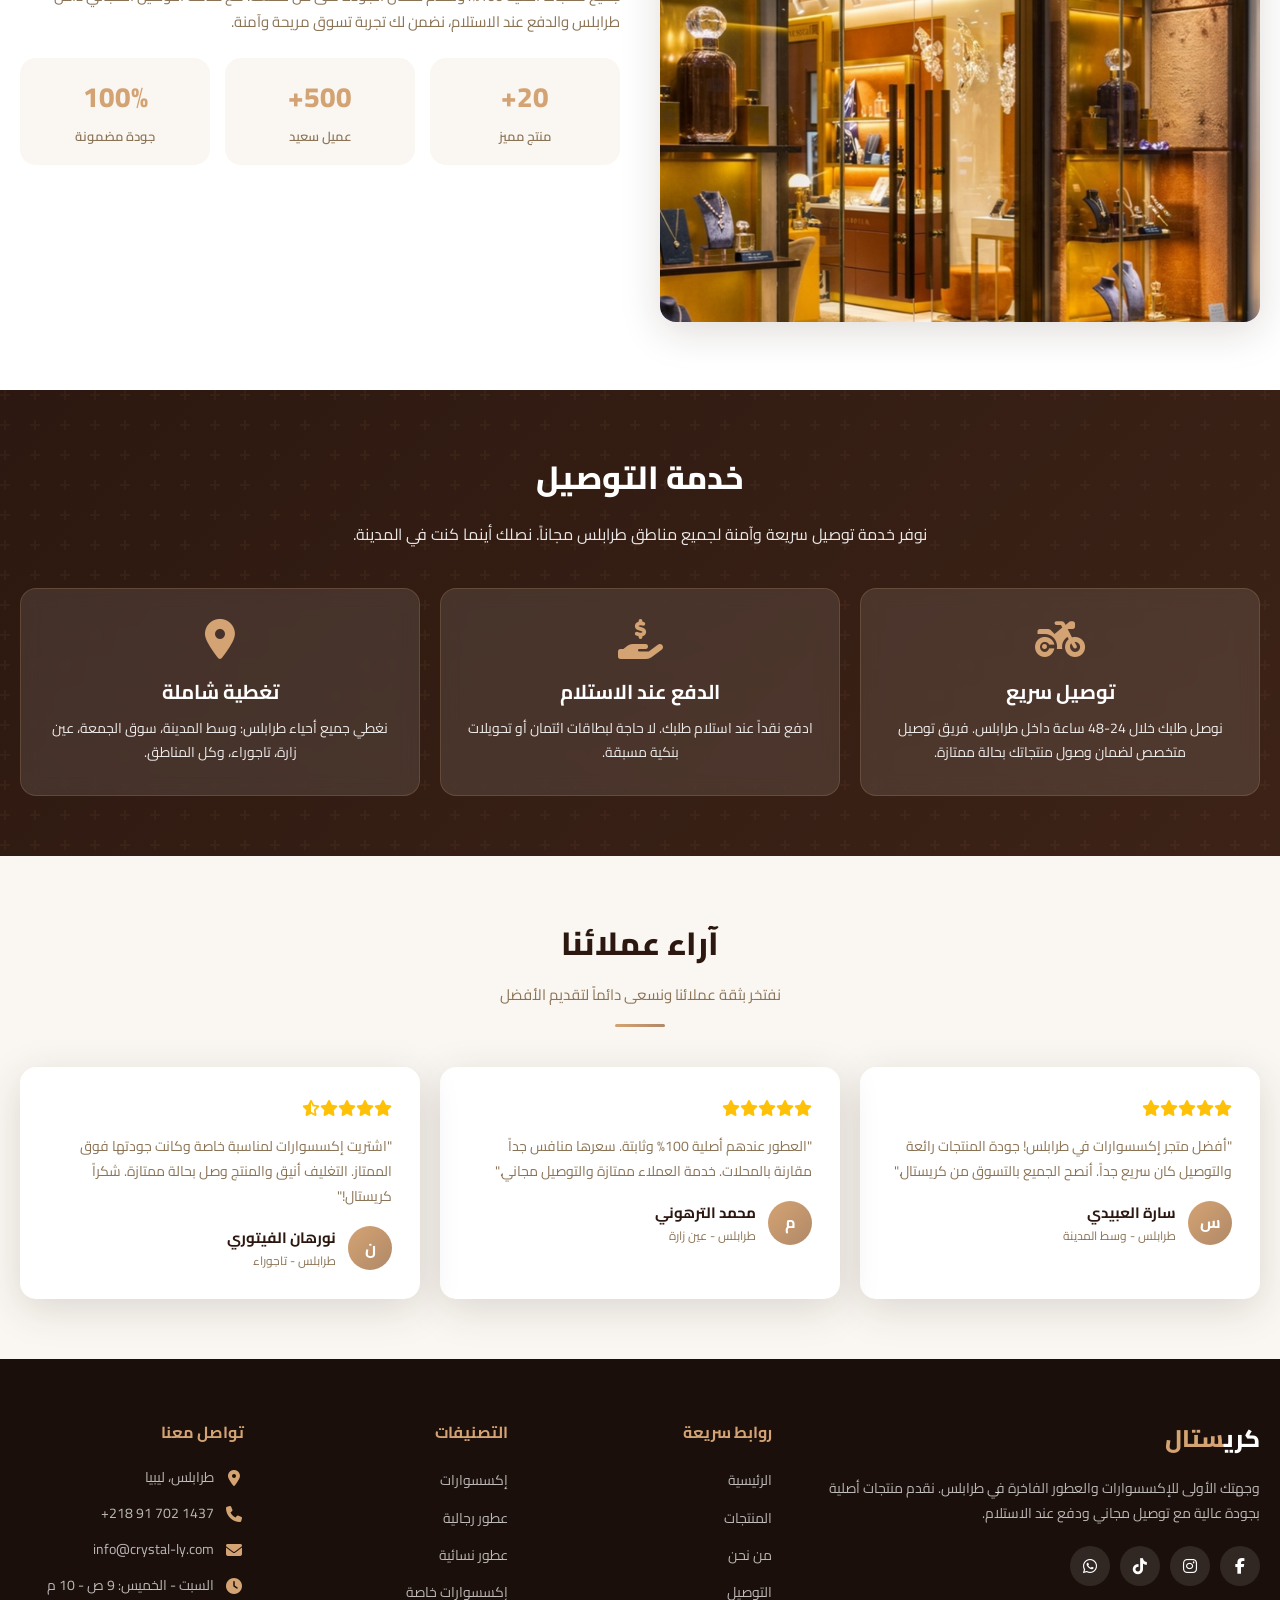
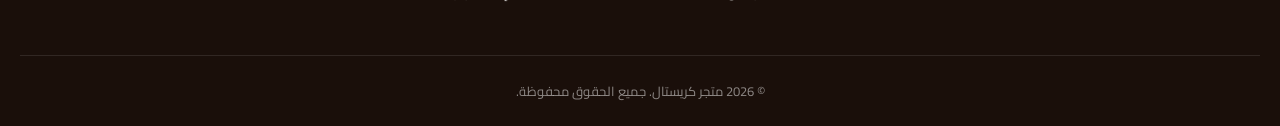
==== commit 582a11b2: "Update hero image source in index.html" ====
--- a/index.html
+++ b/index.html
@@ -69,7 +69,7 @@
                 </div>
             </div>
             <div class="hero-image">
-                <img src="https://images.unsplash.com/photo-1596462502278-27bfdc403348?w=600&h=700&fit=crop" alt="عطور وإكسسوارات فاخرة">
+                <img src="crestals.jpg" alt="عطور وإكسسوارات فاخرة">
             </div>
         </div>
     </section>
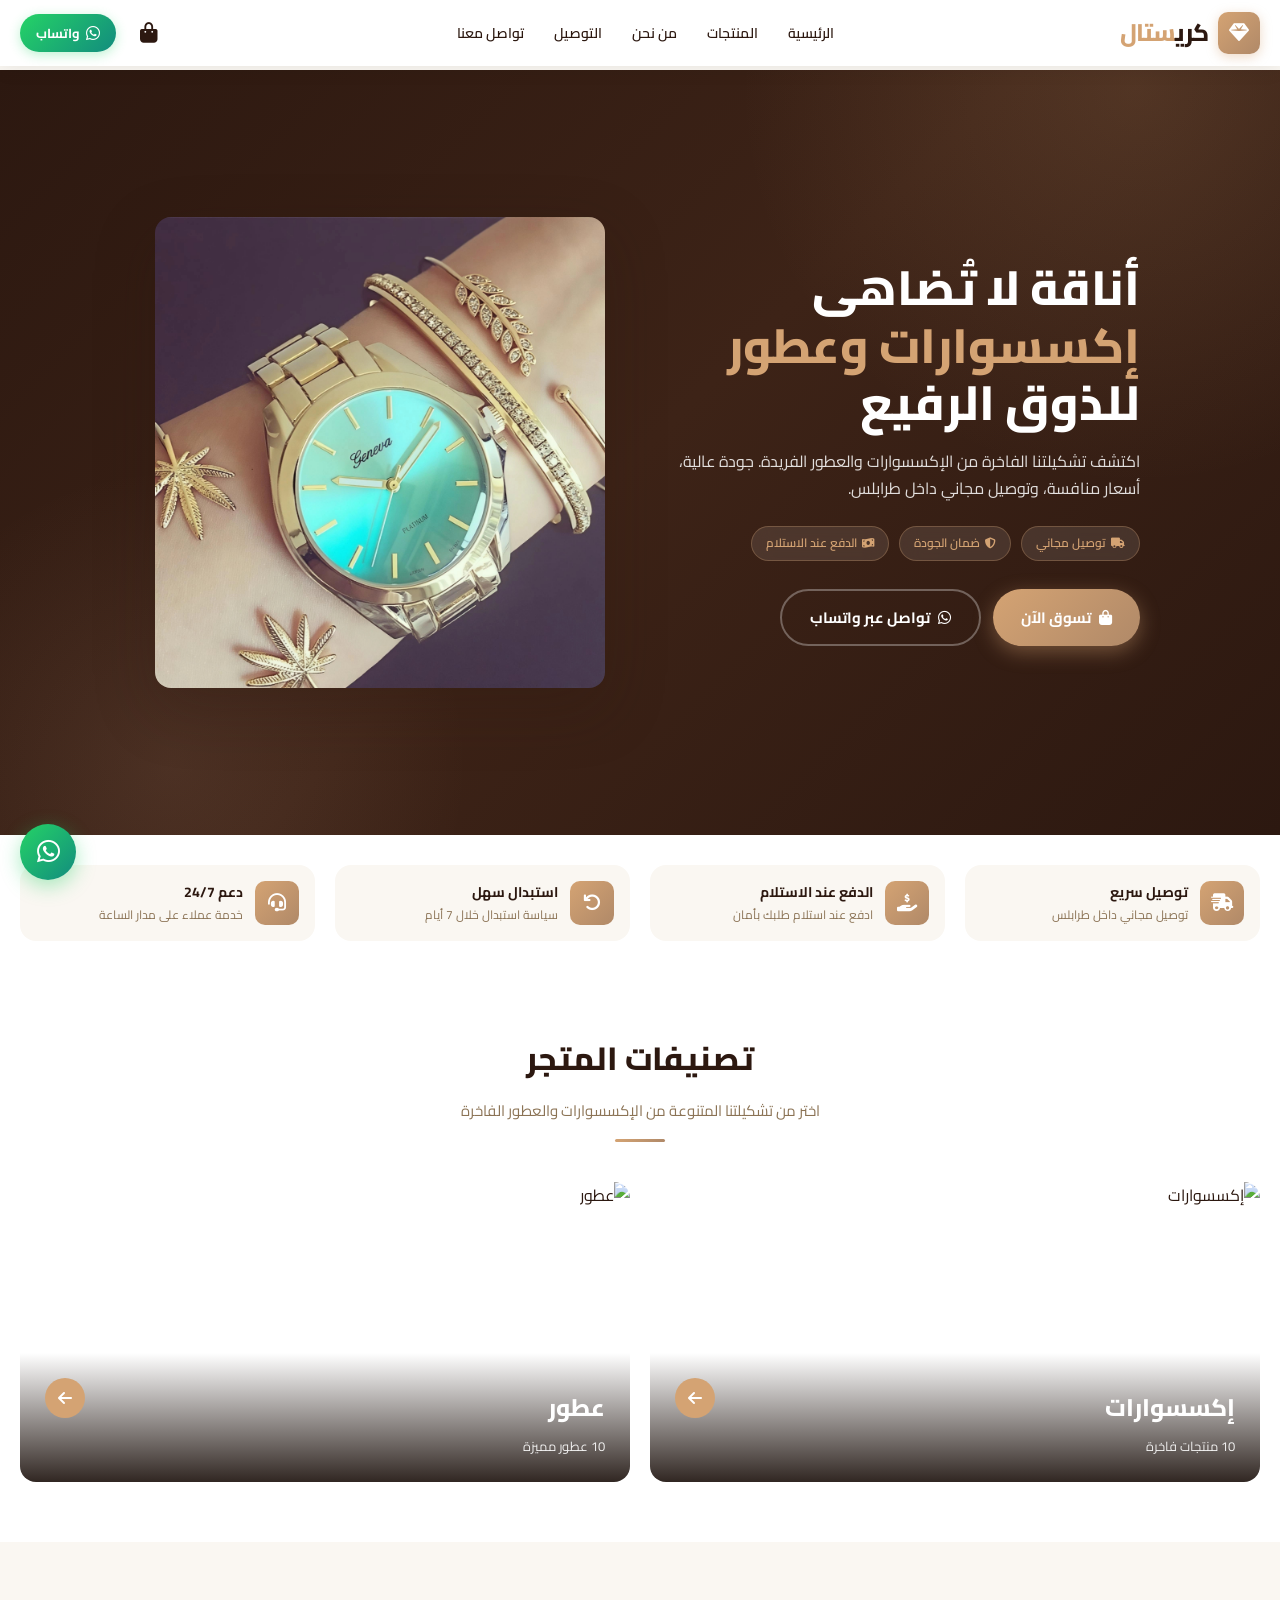
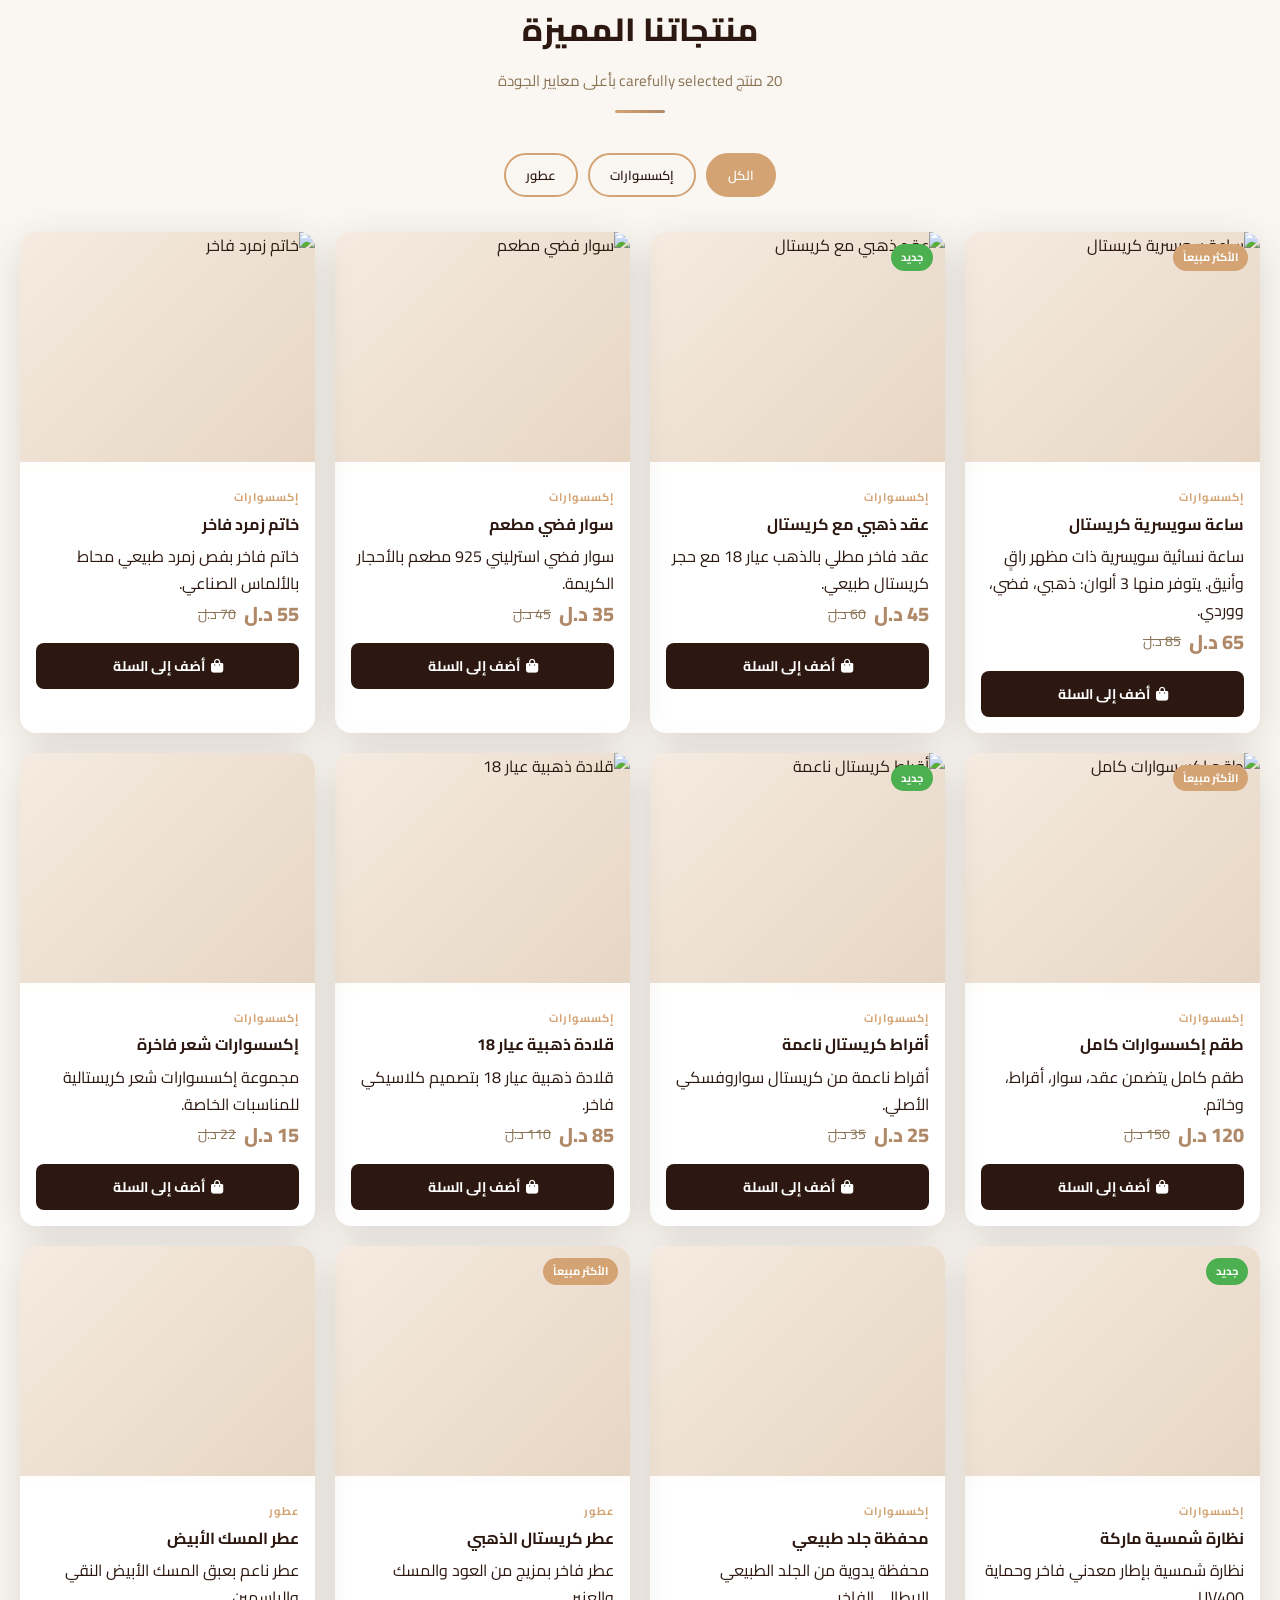
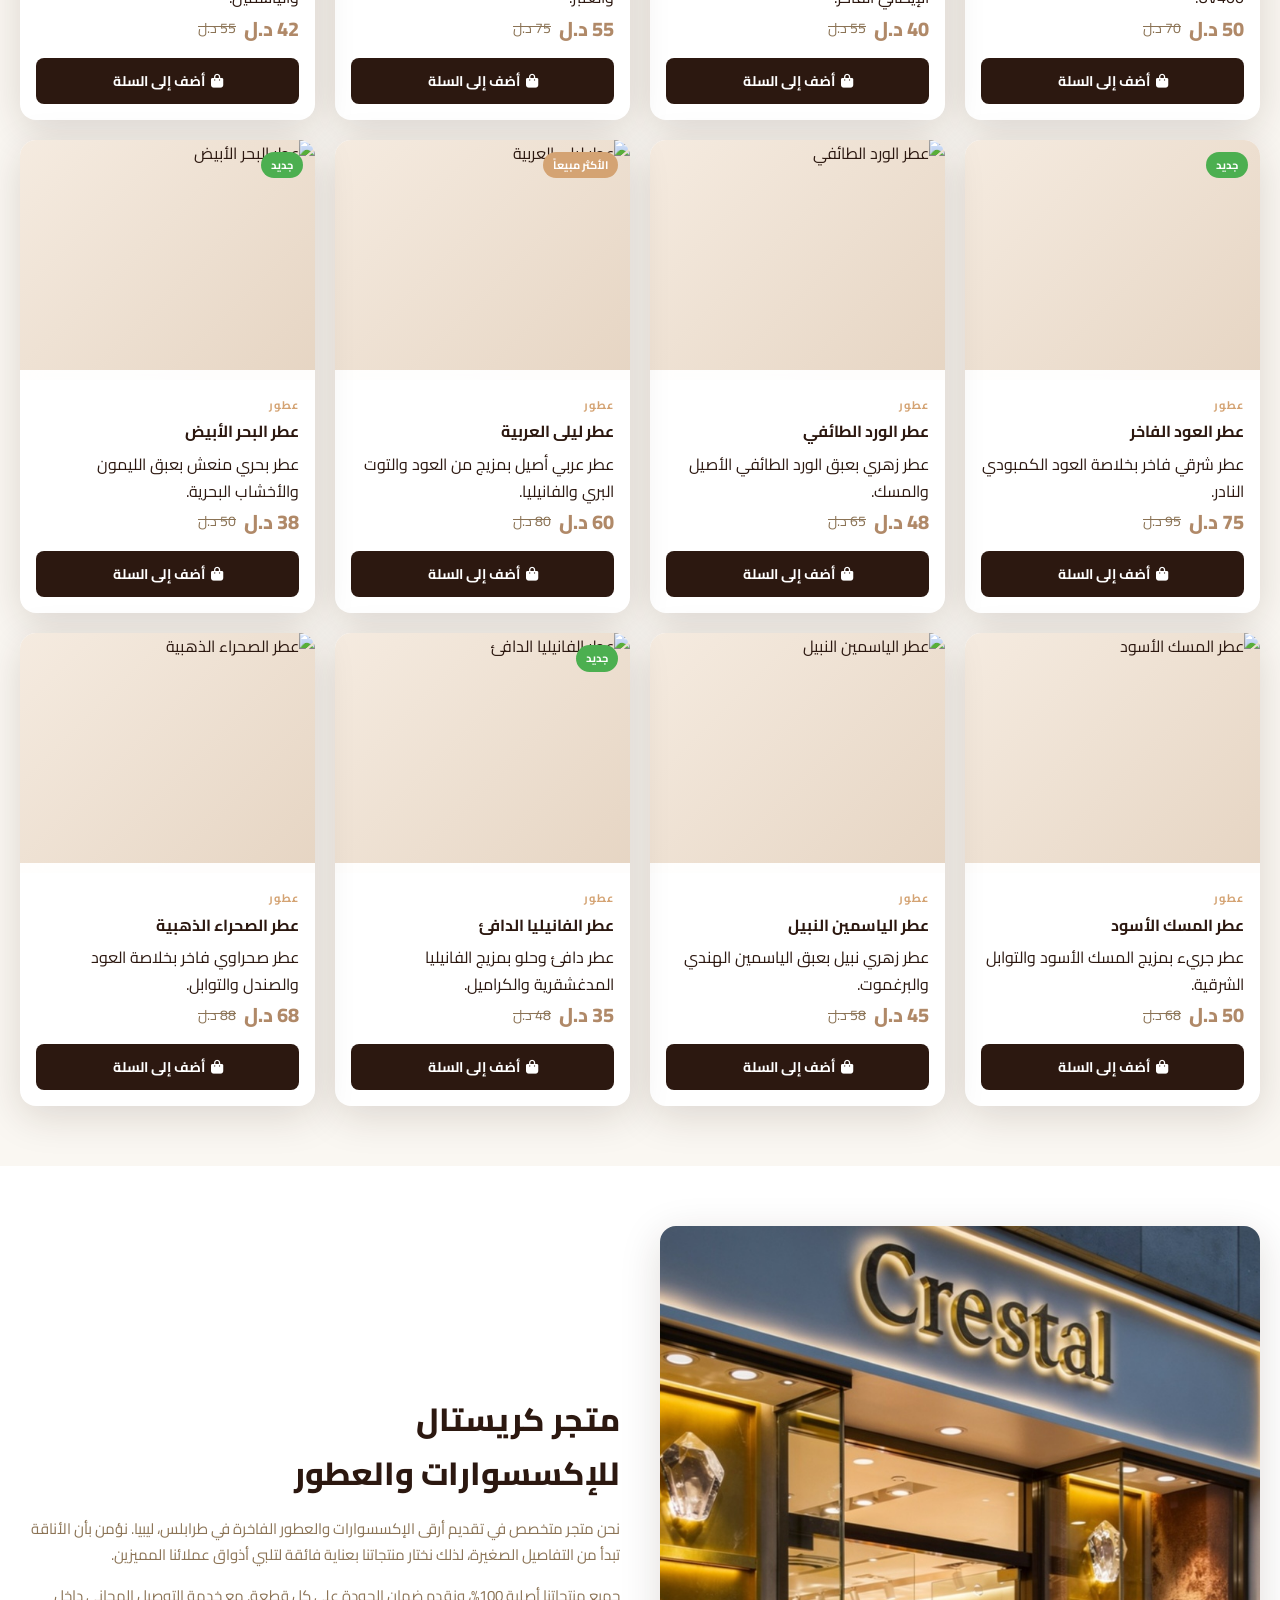
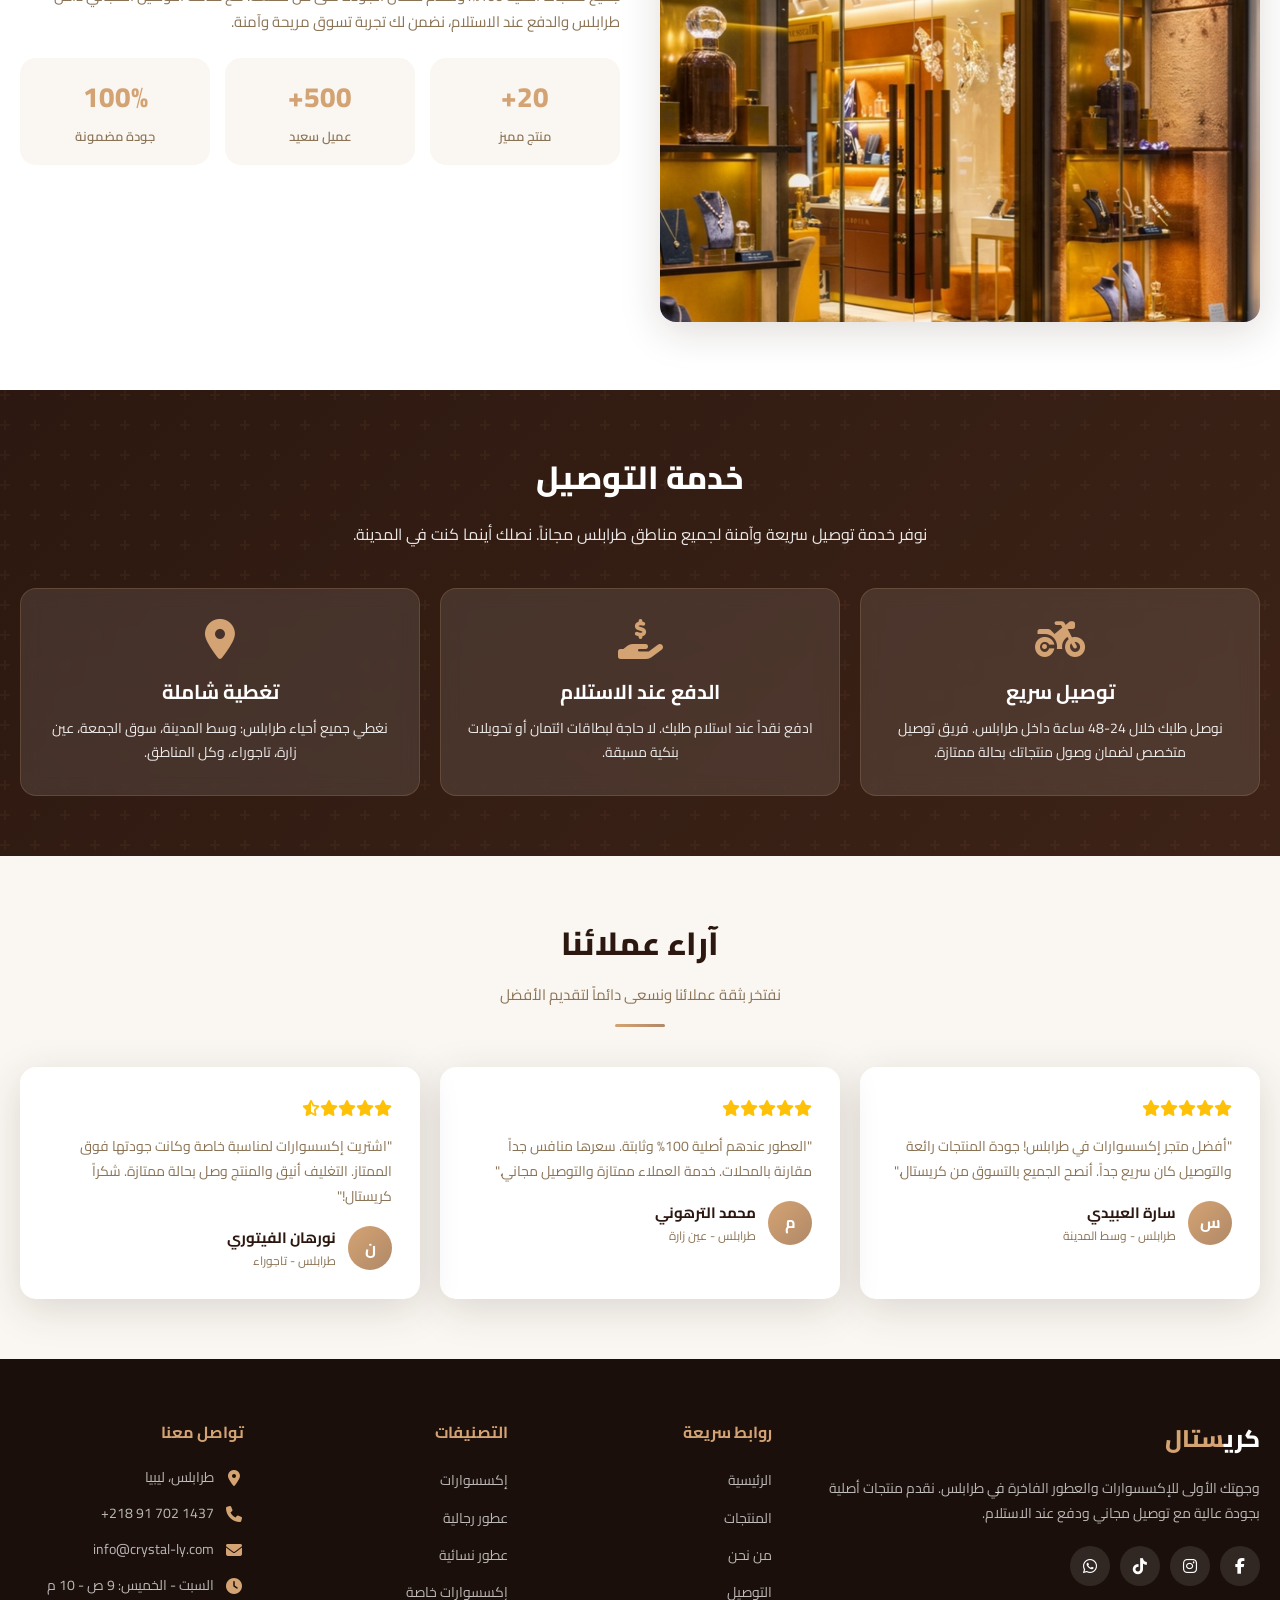
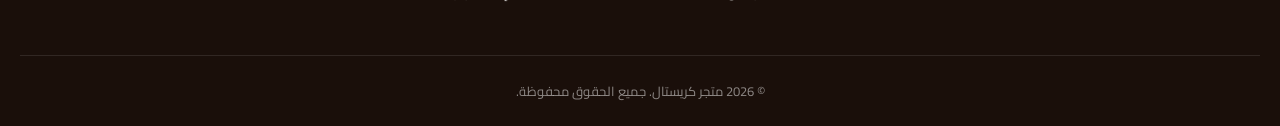
==== commit b59bf5e9: "Update image source path in index.html" ====
--- a/index.html
+++ b/index.html
@@ -69,7 +69,7 @@
                 </div>
             </div>
             <div class="hero-image">
-                <img src="crestals.jpg" alt="عطور وإكسسوارات فاخرة">
+                <img src="images/crestals.jpg" alt="عطور وإكسسوارات فاخرة">
             </div>
         </div>
     </section>
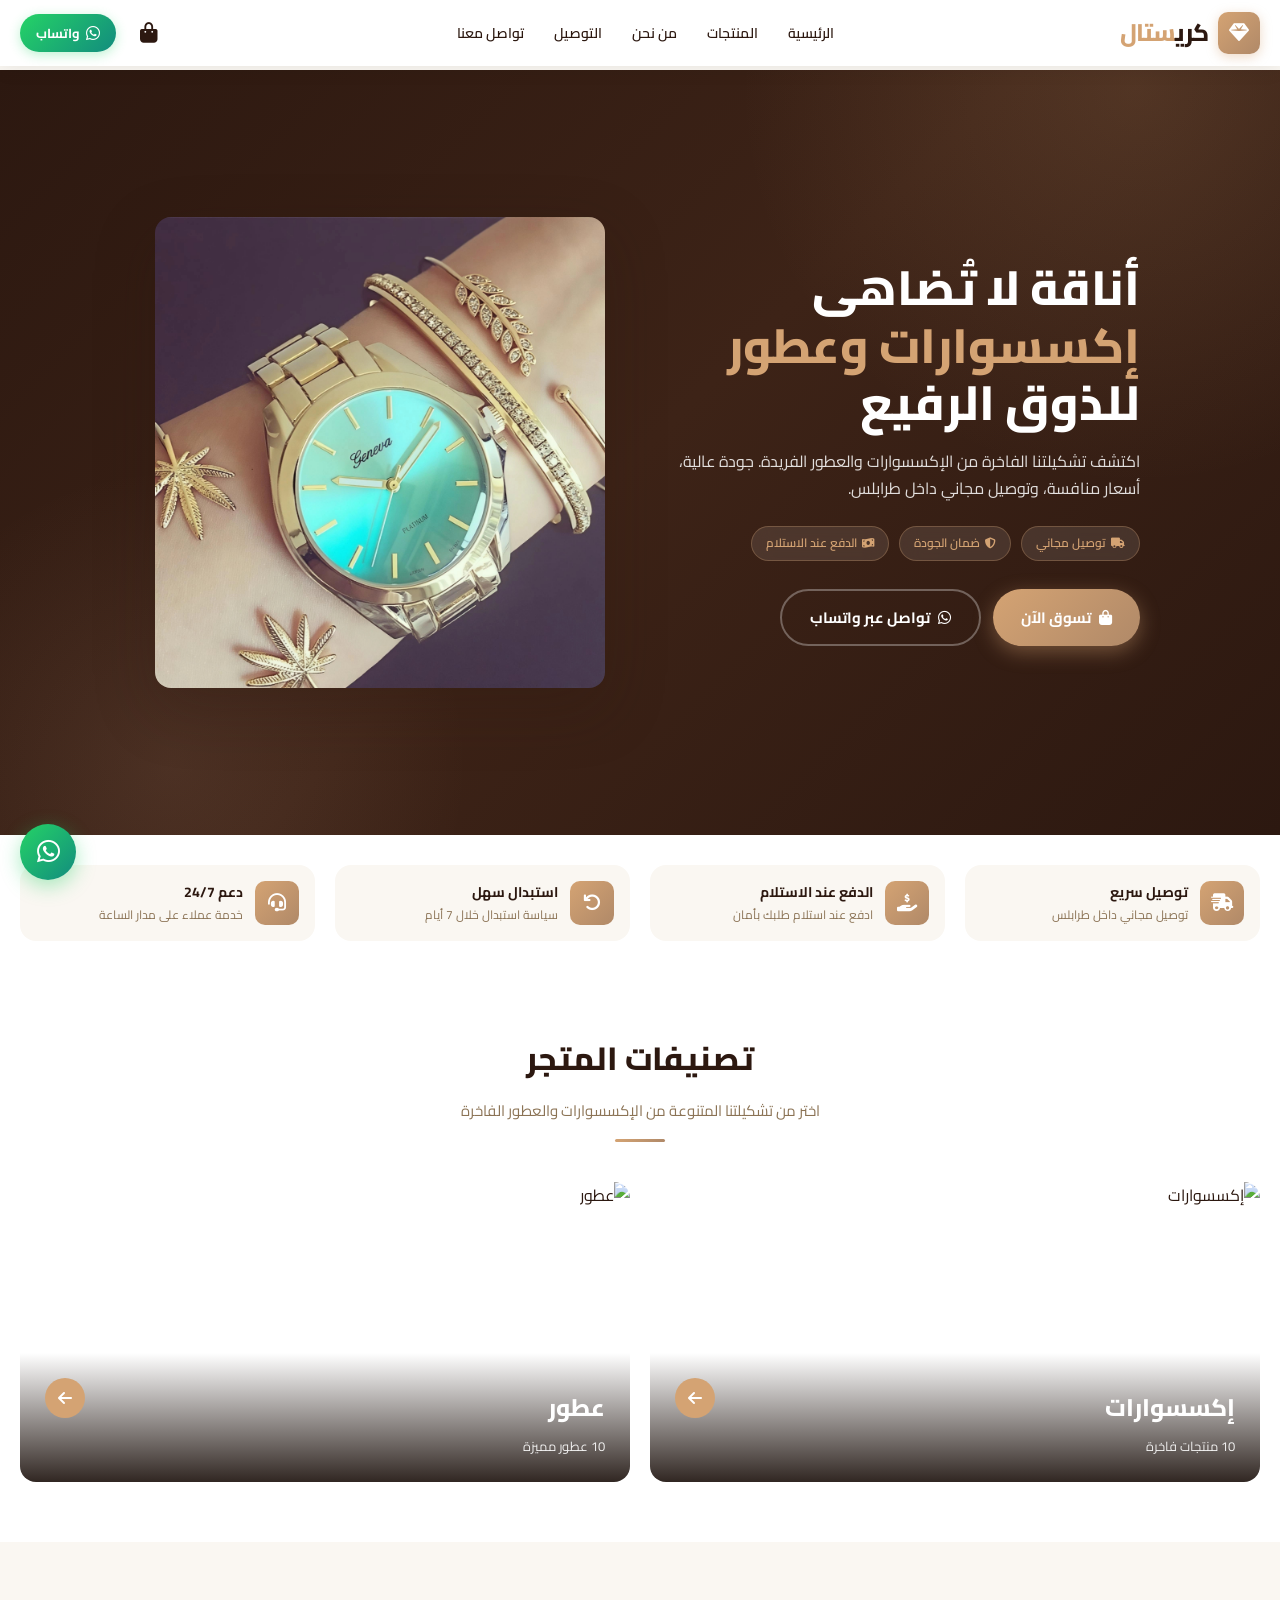
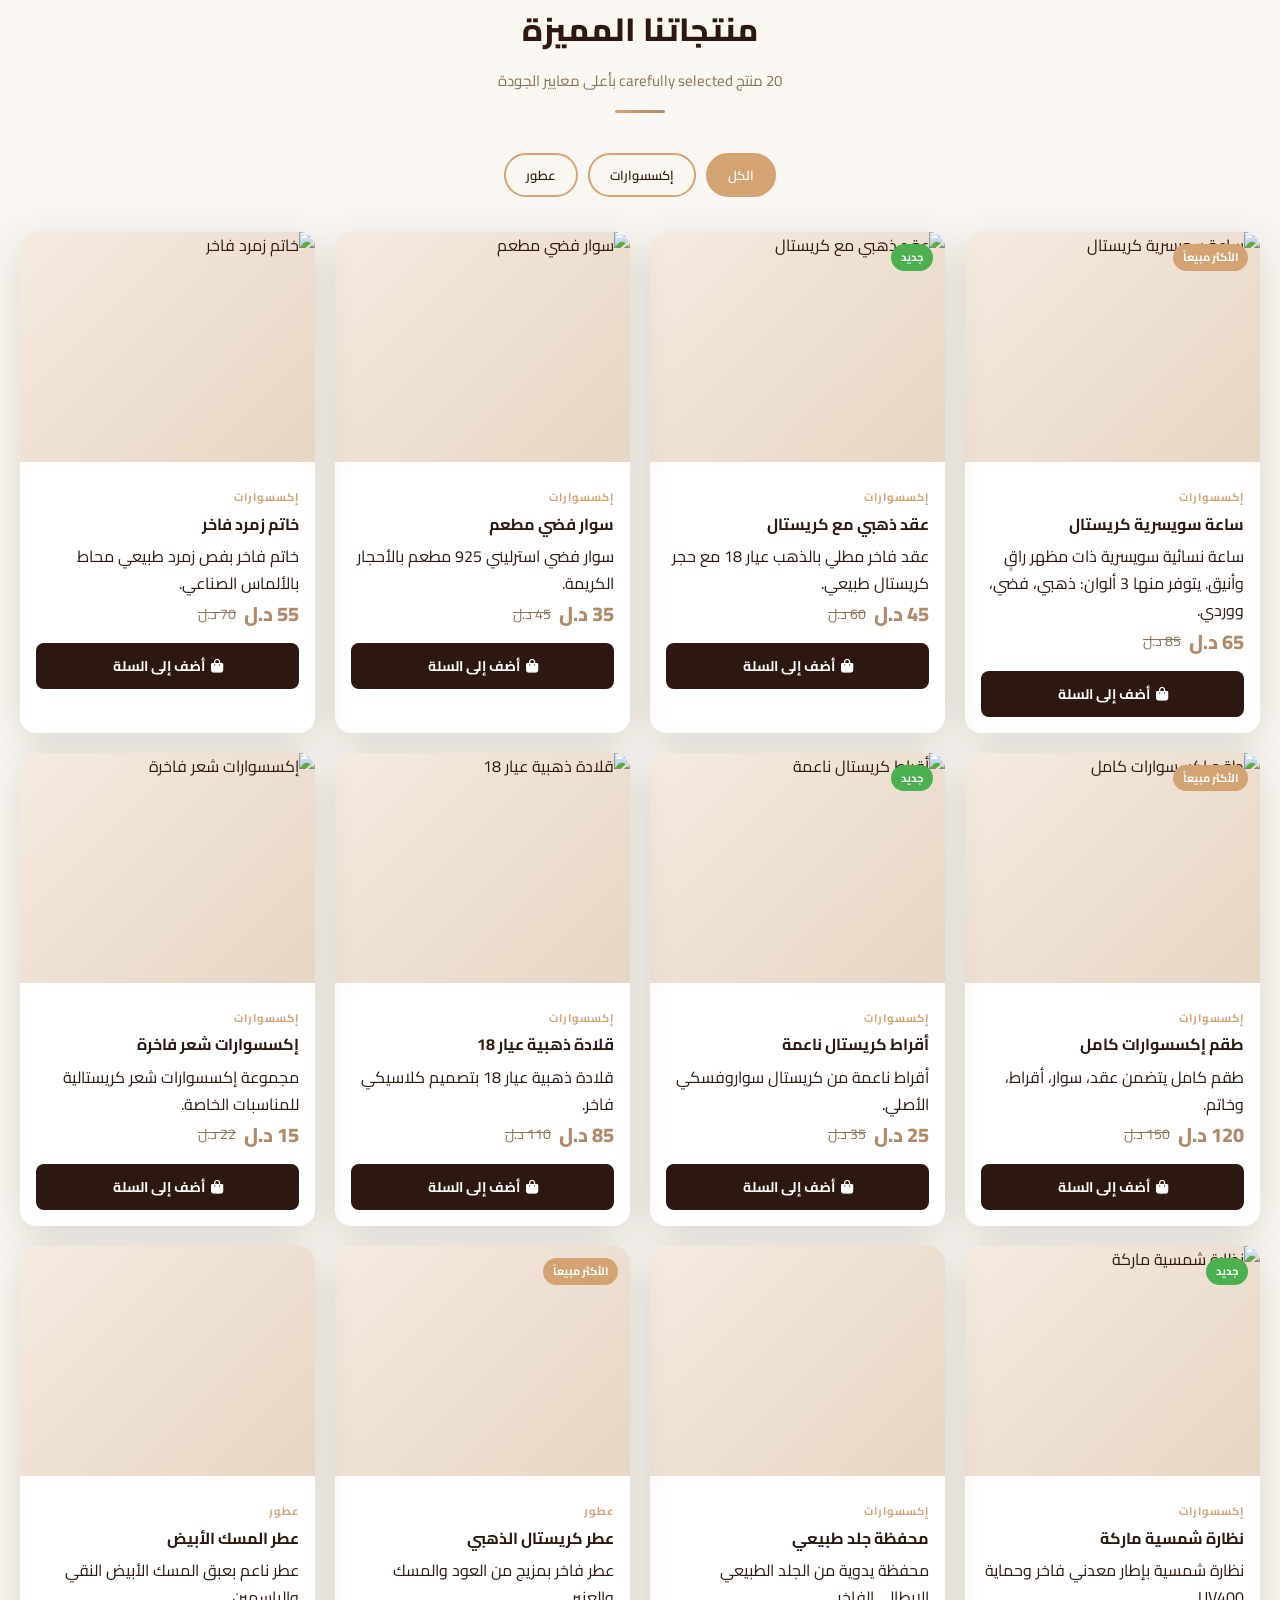
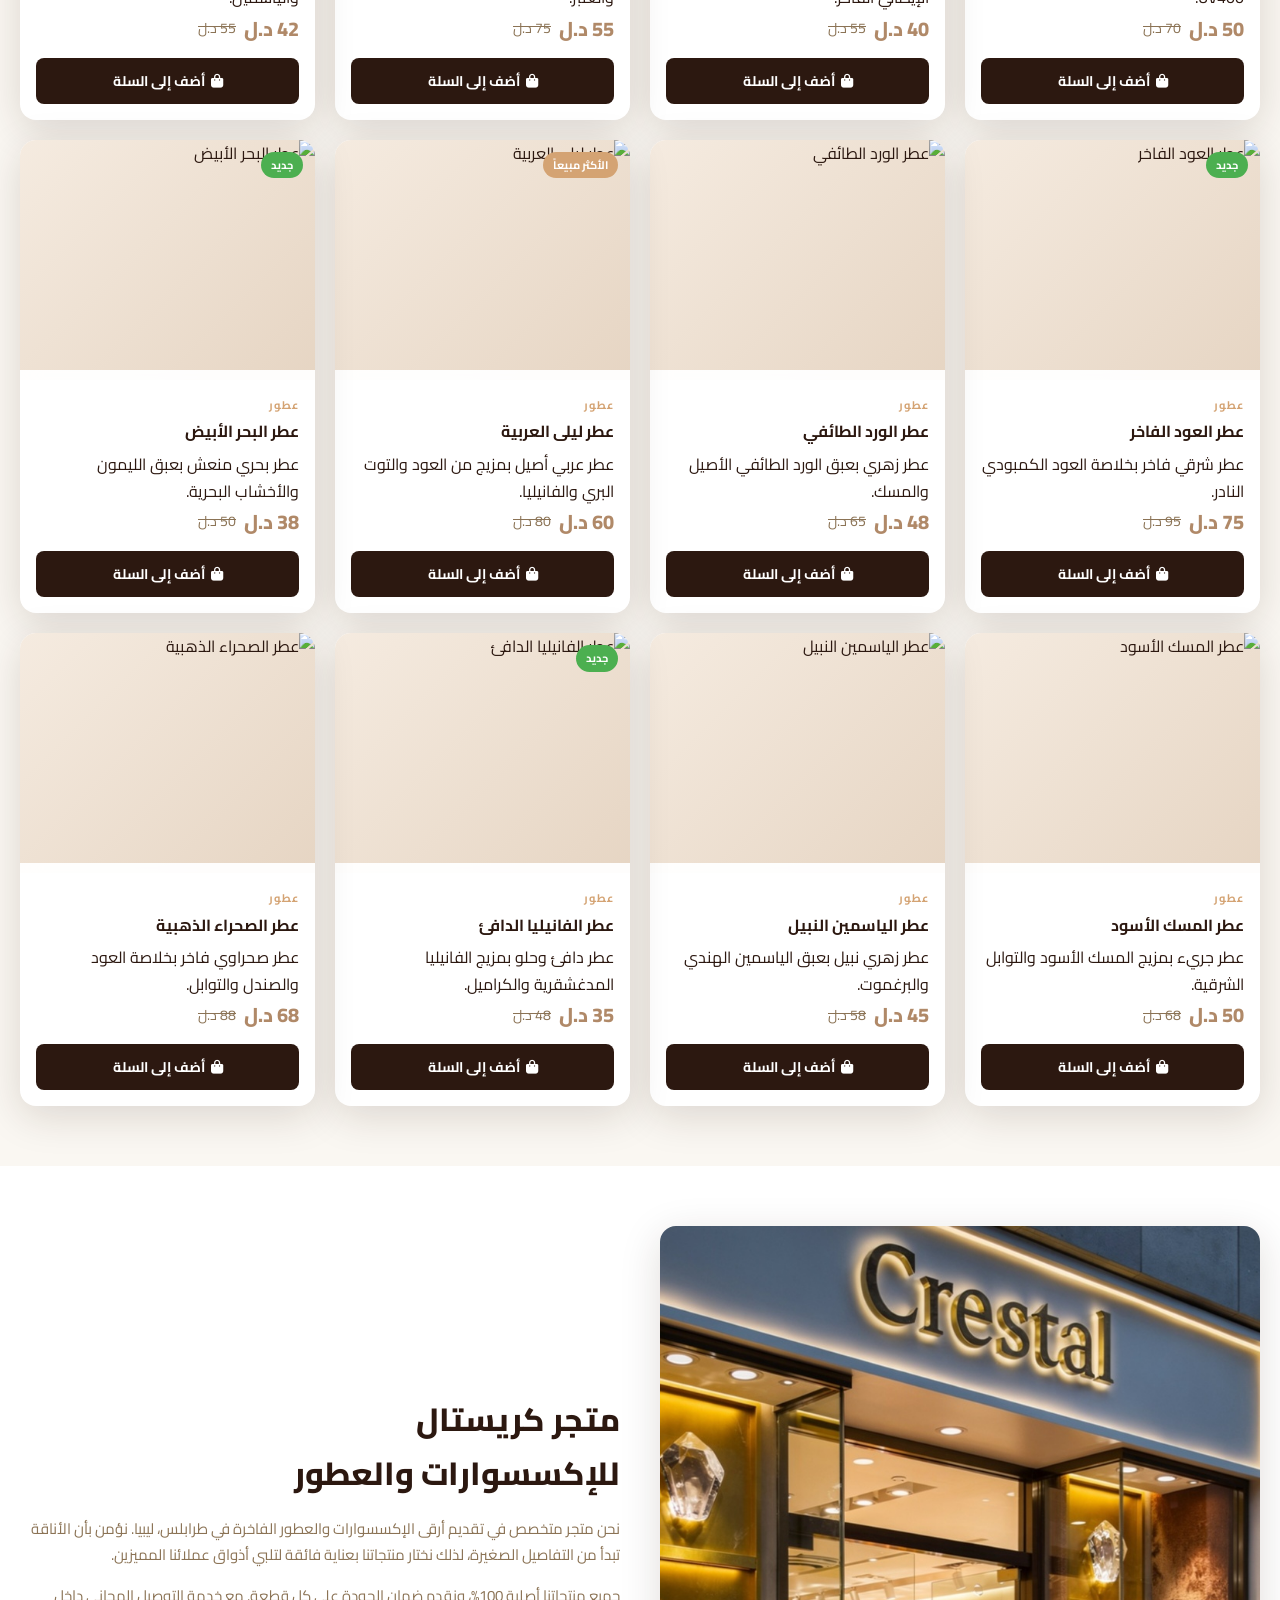
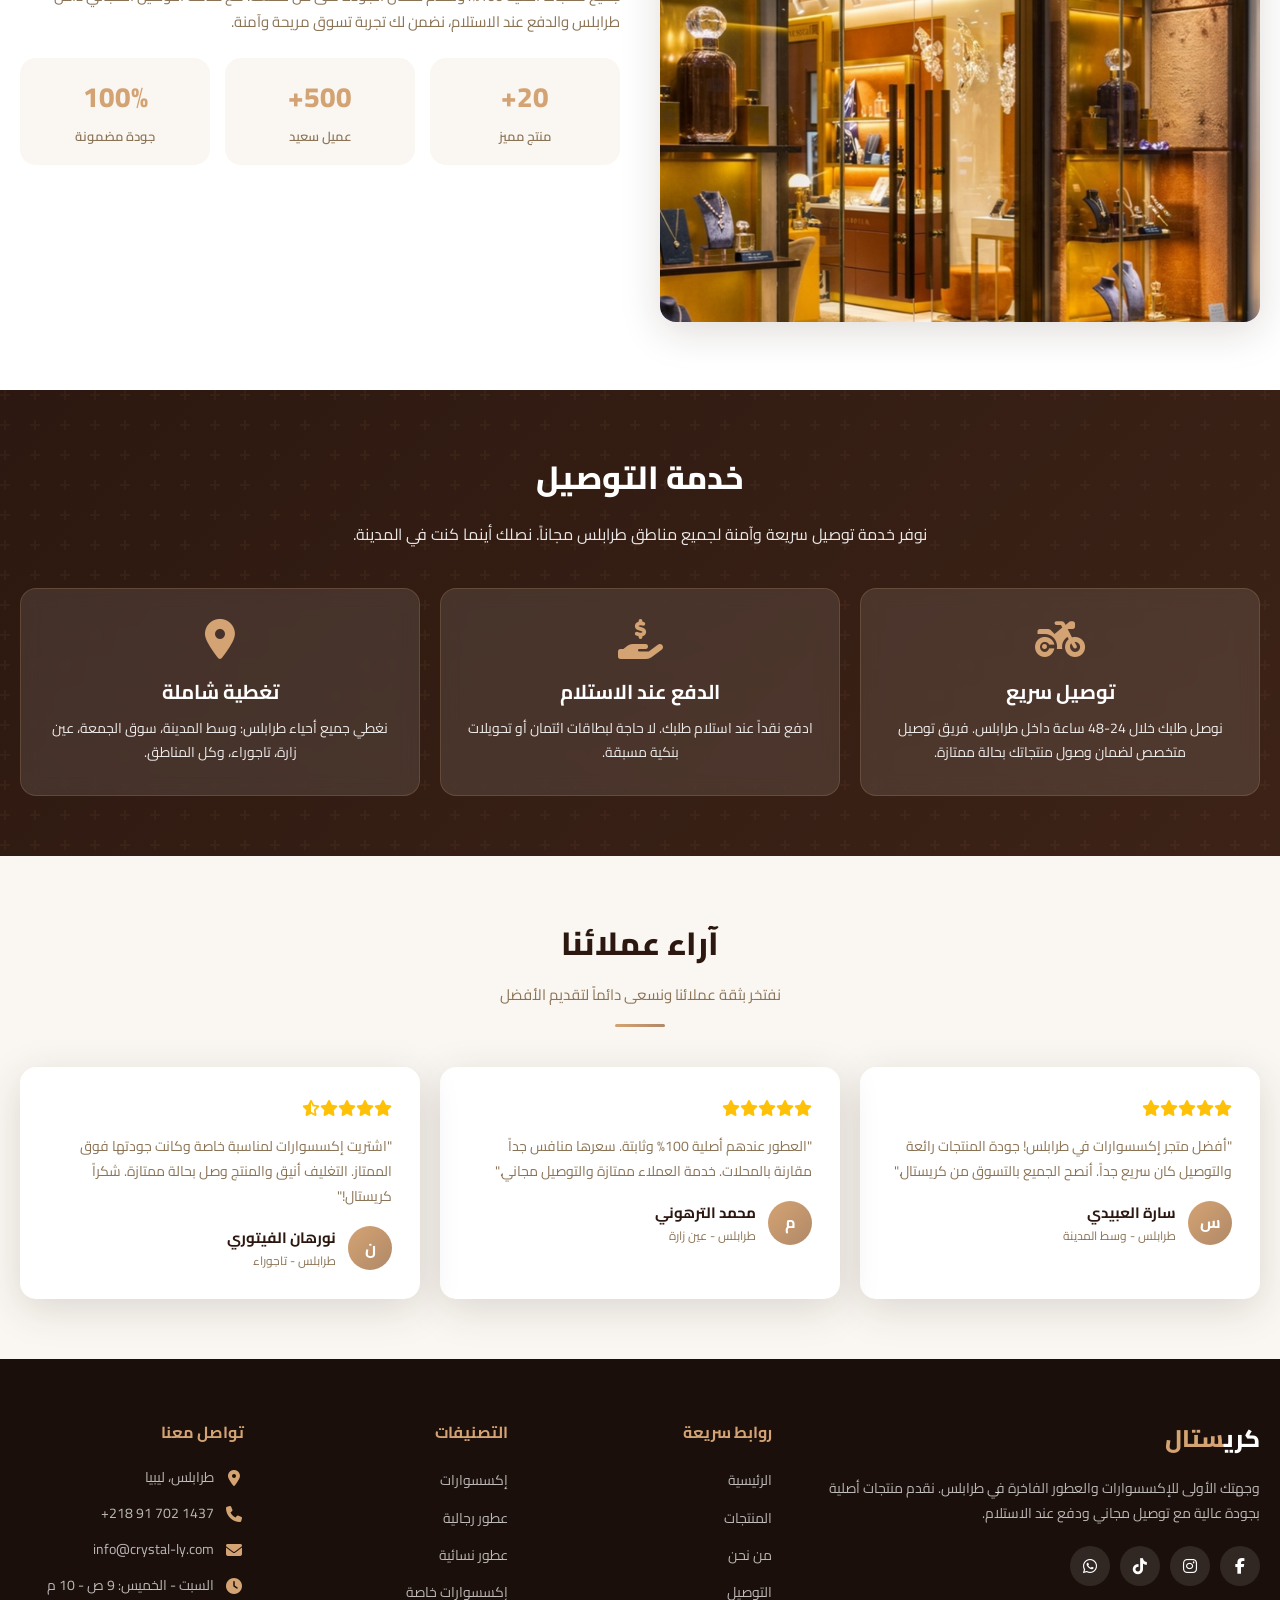
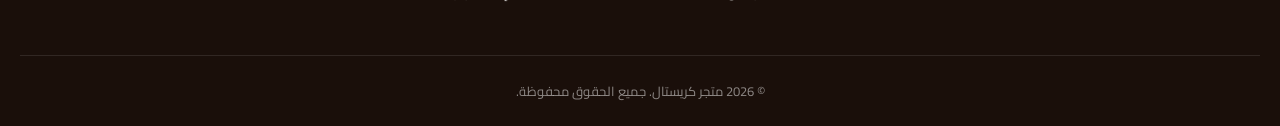
==== commit 63eef1df: "Change perfume image source to local file" ====
--- a/index.html
+++ b/index.html
@@ -125,7 +125,7 @@
                 </div>
             </div>
             <div class="category-card" onclick="filterProducts('perfumes')">
-                <img src="https://images.unsplash.com/photo-1541643600914-78a084bc84e9?w=600&h=400&fit=crop" alt="عطور">
+                <img src="images/aotor.jpg" alt="عطور">
                 <div class="category-overlay">
                     <div class="arrow"><i class="fas fa-arrow-left"></i></div>
                     <h3>عطور</h3>
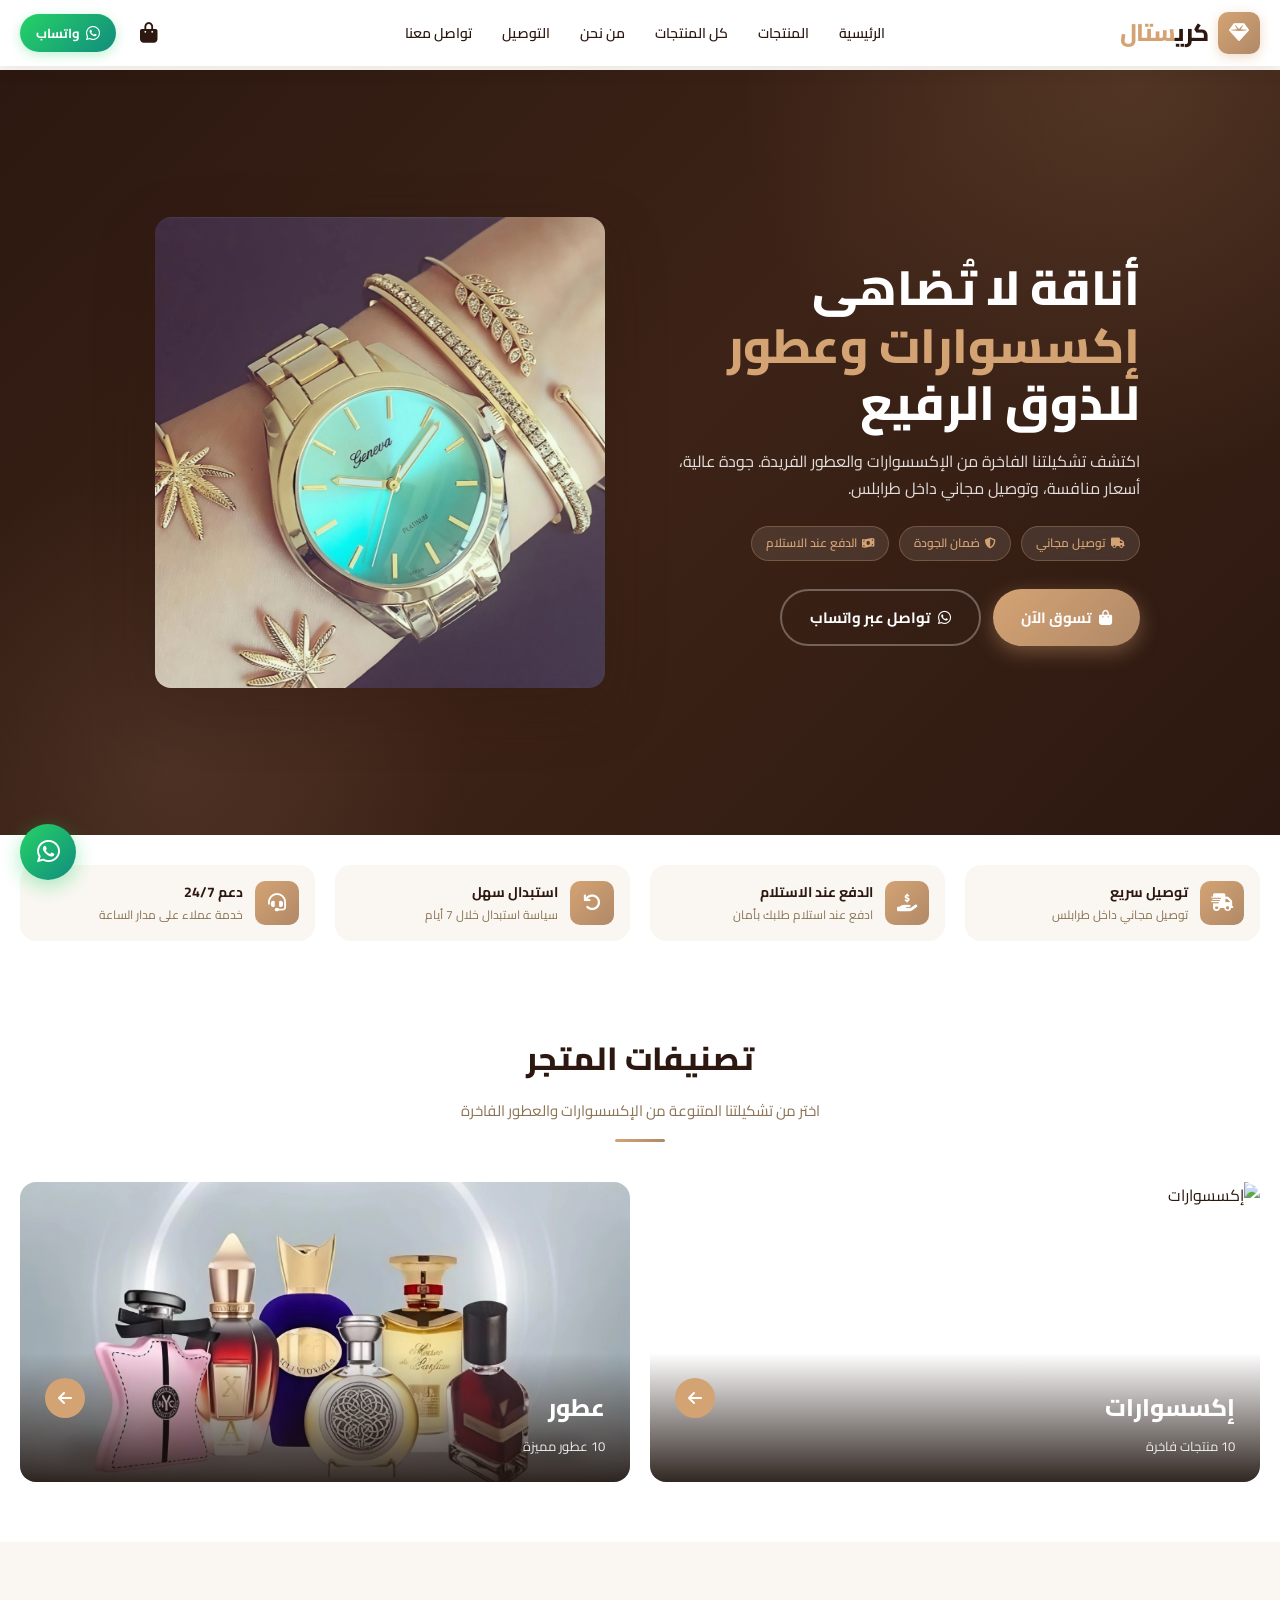
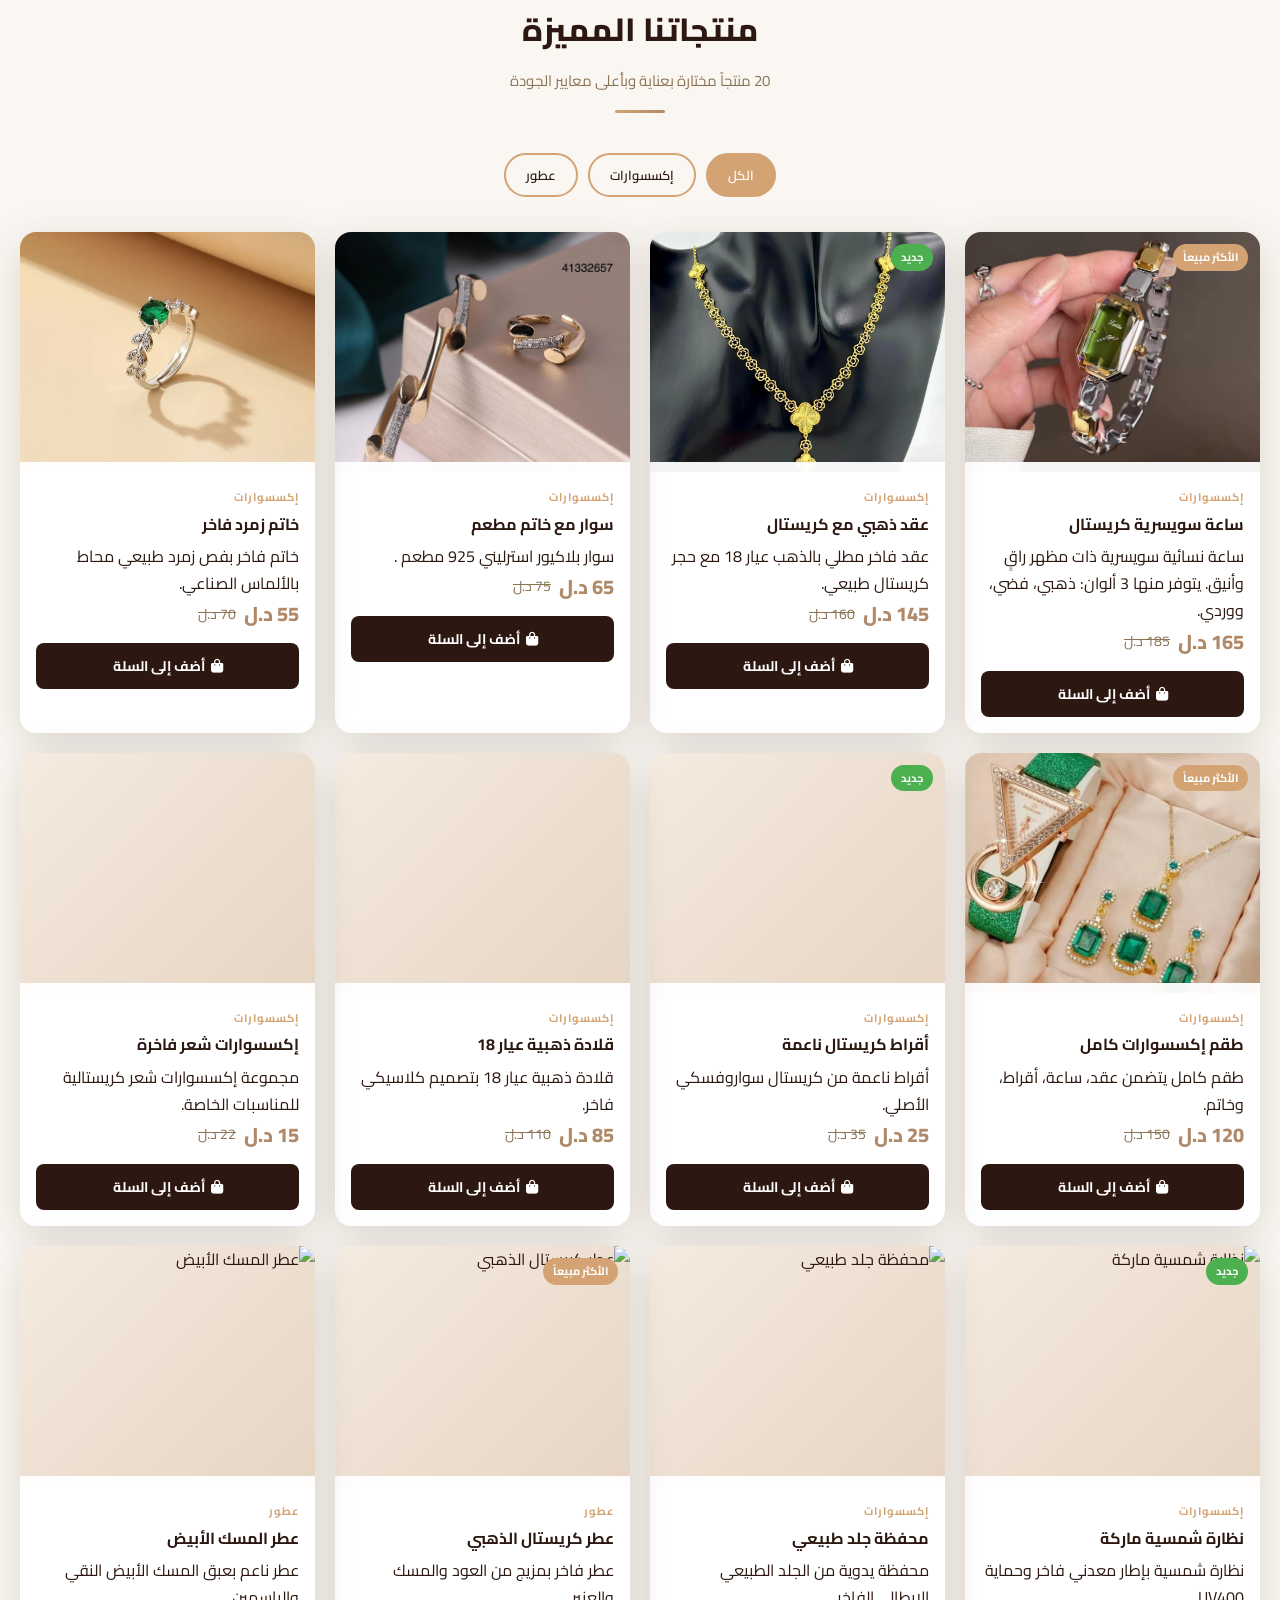
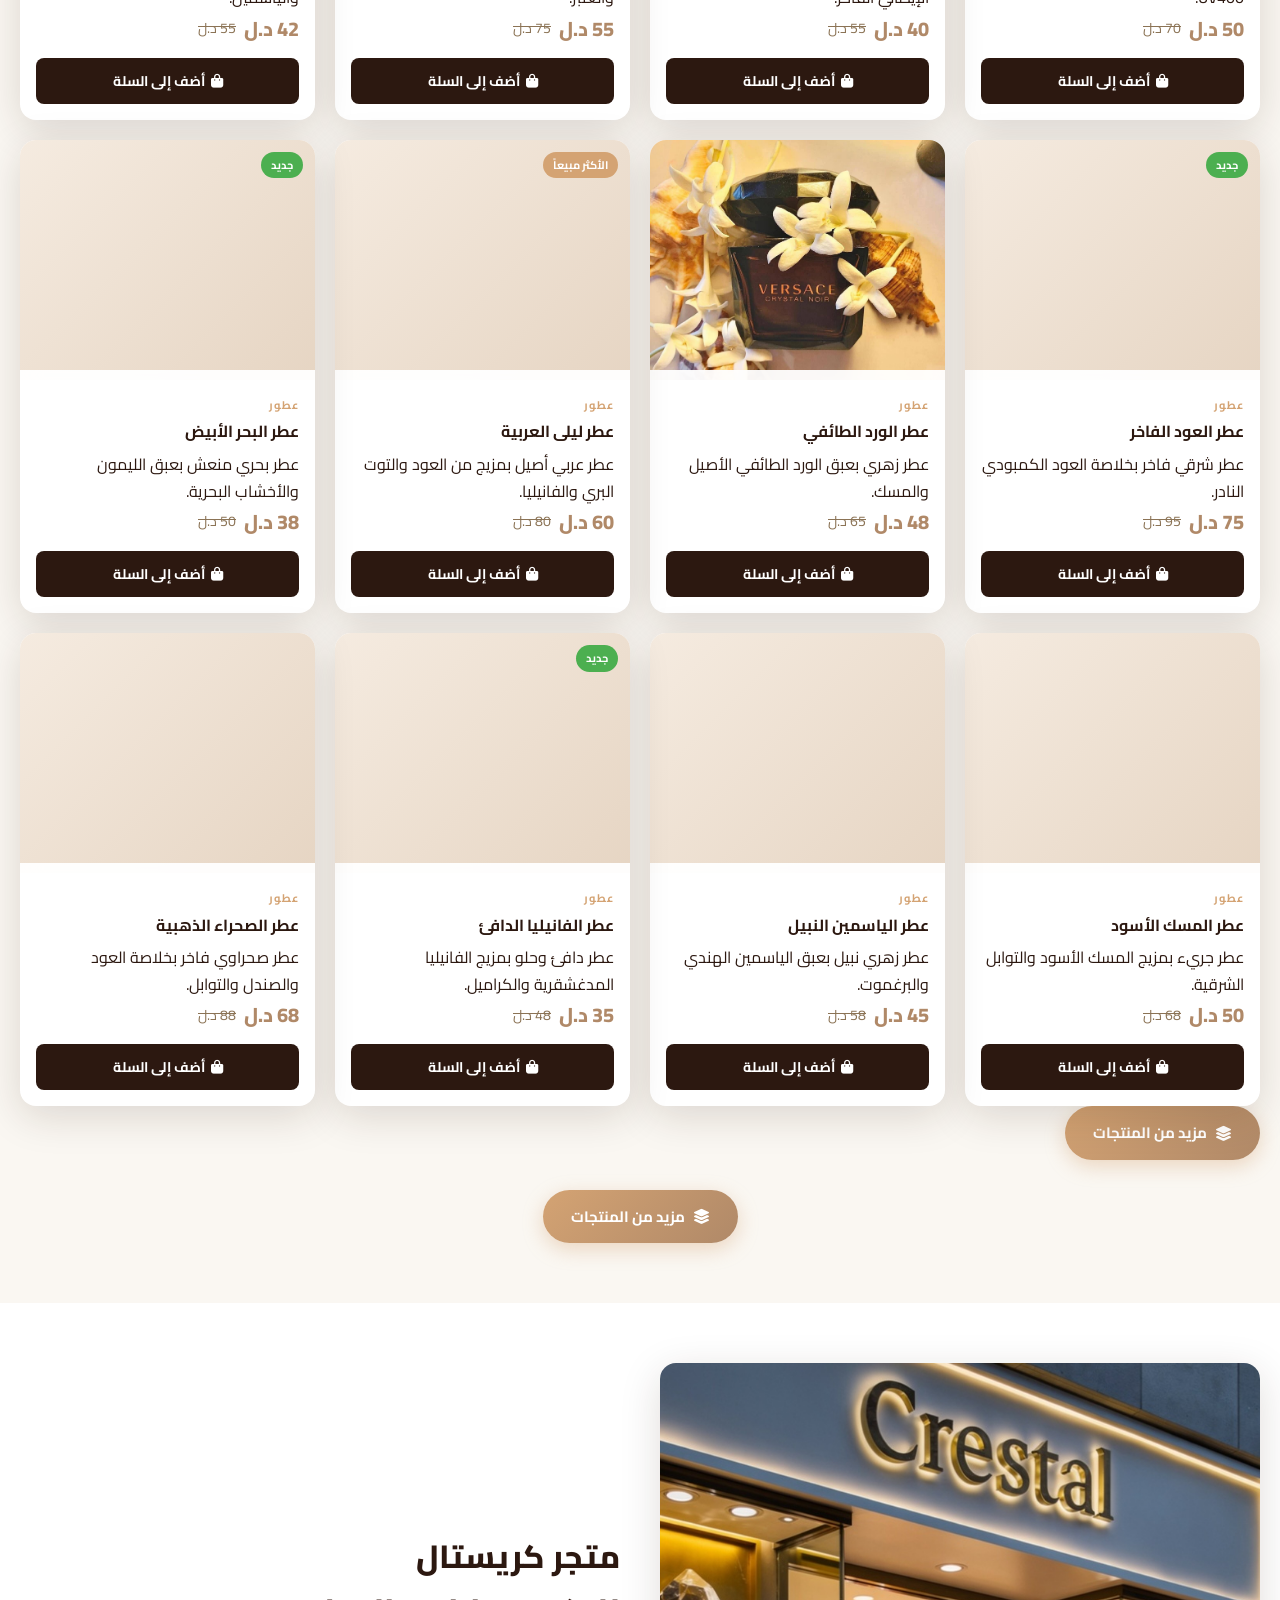
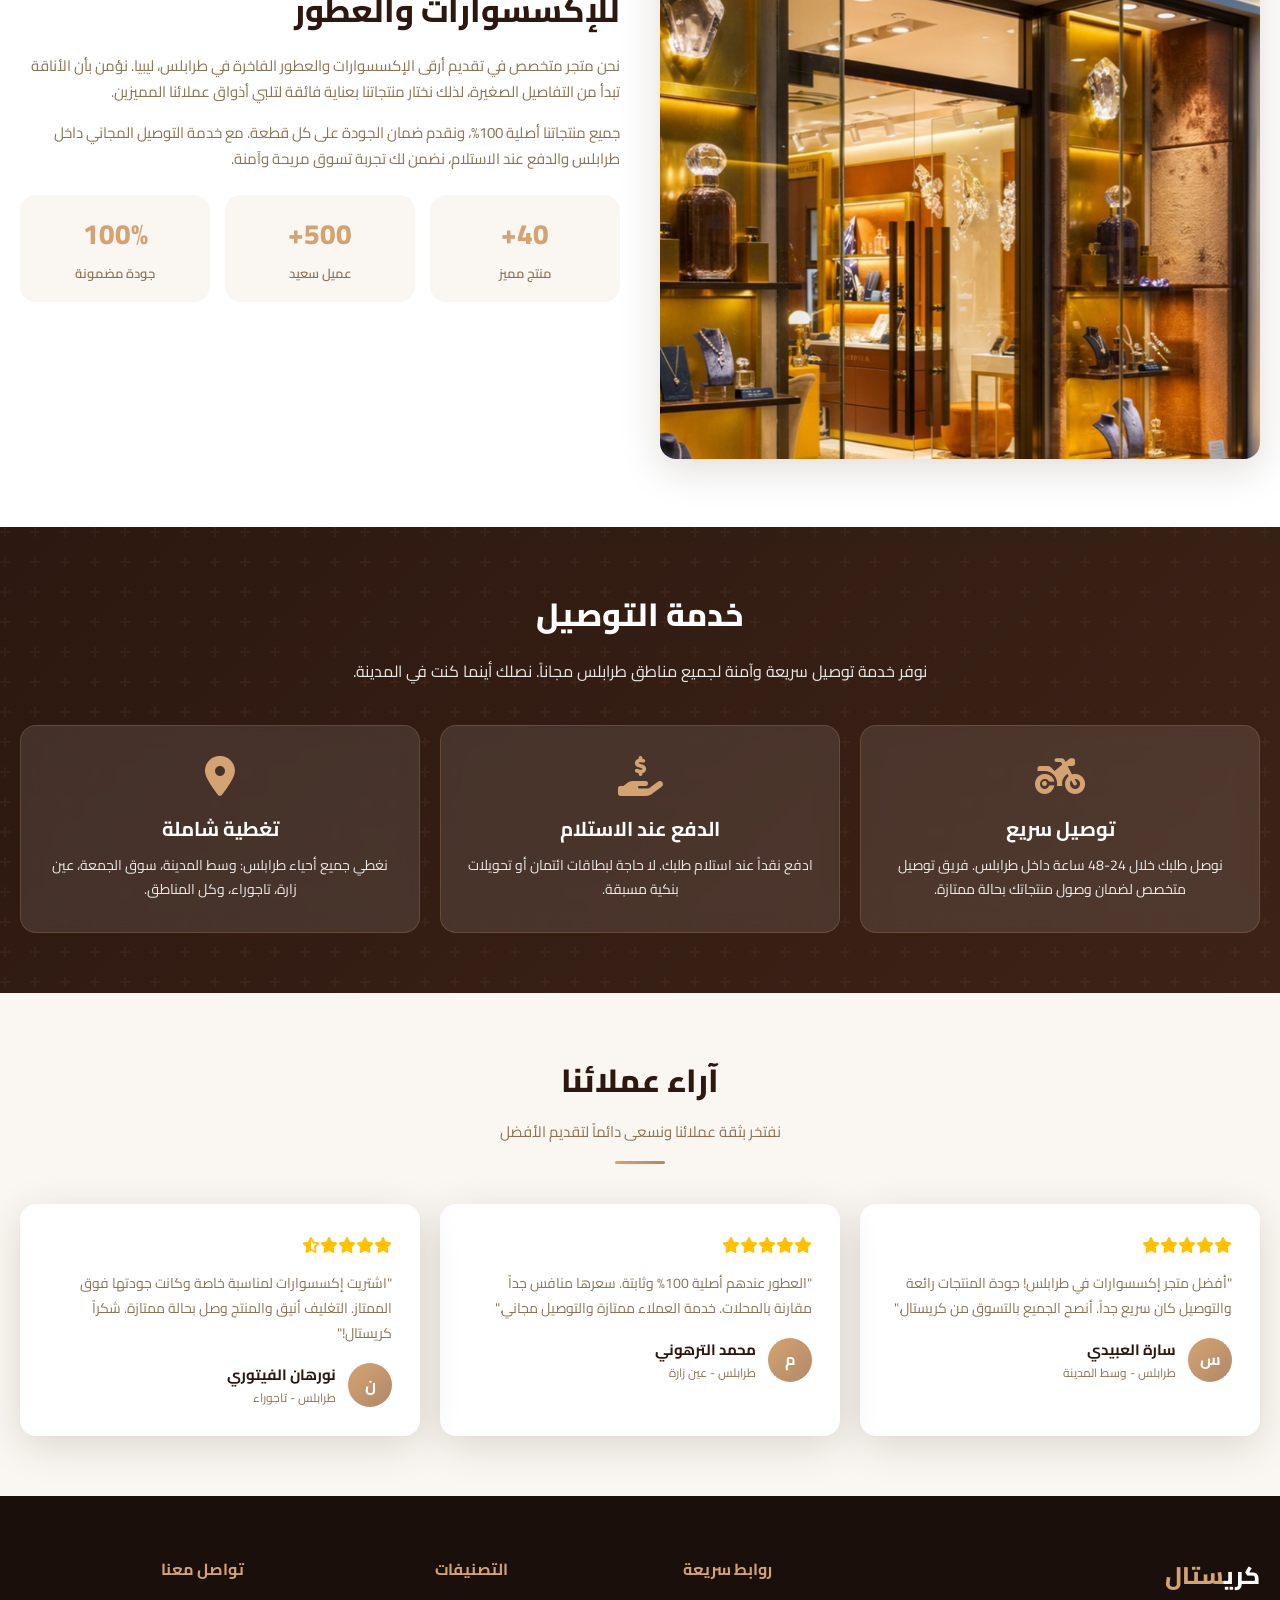
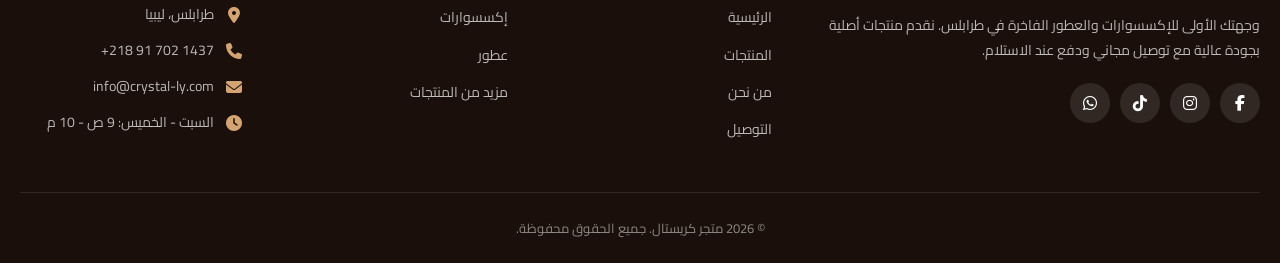
==== commit e0e34fa6: "Add files via upload" ====
--- a/index.html
+++ b/index.html
@@ -2,19 +2,18 @@
 <html lang="ar" dir="rtl">
 <head>
     <meta charset="UTF-8">
-    <meta name="viewport" content="width=device-width, initial-scale=1.0, maximum-scale=1.0, user-scalable=no">
+    <meta name="viewport" content="width=device-width, initial-scale=1.0">
     <title>كريستال | إكسسوارات وعطور فاخرة</title>
     <link href="https://fonts.googleapis.com/css2?family=Cairo:wght@300;400;600;700;800&display=swap" rel="stylesheet">
     <link rel="stylesheet" href="https://cdnjs.cloudflare.com/ajax/libs/font-awesome/6.4.0/css/all.min.css">
     <link rel="stylesheet" href="style.css">
-<base target="_blank">
 </head>
 <body>
 
     <!-- Header -->
     <header>
         <div class="header-container">
-            <a href="#" class="logo">
+            <a href="#home" class="logo">
                 <div class="logo-icon"><i class="fas fa-gem"></i></div>
                 <div class="logo-text">كري<span>ستال</span></div>
             </a>
@@ -27,6 +26,7 @@
                 <ul>
                     <li><a href="#home" onclick="closeMenu()">الرئيسية</a></li>
                     <li><a href="#products" onclick="closeMenu()">المنتجات</a></li>
+                    <li><a href="products.html" onclick="closeMenu()">كل المنتجات</a></li>
                     <li><a href="#about" onclick="closeMenu()">من نحن</a></li>
                     <li><a href="#delivery" onclick="closeMenu()">التوصيل</a></li>
                     <li><a href="#contact" onclick="closeMenu()">تواصل معنا</a></li>
@@ -34,11 +34,11 @@
             </nav>
 
             <div class="header-actions">
-                <button class="cart-btn" onclick="toggleCart()" aria-label="السلة">
+                <button class="cart-btn" type="button" onclick="toggleCart()" aria-label="السلة">
                     <i class="fas fa-shopping-bag"></i>
                     <span class="cart-count" id="cartCount">0</span>
                 </button>
-                <a href="https://wa.me/218917021437" class="whatsapp-btn" target="_blank">
+                <a href="https://wa.me/218917021437" class="whatsapp-btn" target="_blank" rel="noopener">
                     <i class="fab fa-whatsapp"></i>
                     <span class="whatsapp-text">واتساب</span>
                 </a>
@@ -62,7 +62,7 @@
                         <i class="fas fa-shopping-bag"></i>
                         تسوق الآن
                     </a>
-                    <a href="https://wa.me/218917021437" class="btn-secondary" target="_blank">
+                    <a href="https://wa.me/218917021437" class="btn-secondary" target="_blank" rel="noopener">
                         <i class="fab fa-whatsapp"></i>
                         تواصل عبر واتساب
                     </a>
@@ -140,15 +140,18 @@
         <div class="products-container">
             <div class="section-header">
                 <h2>منتجاتنا المميزة</h2>
-                <p>20 منتج carefully selected بأعلى معايير الجودة</p>
+                <p>20 منتجاً مختارة بعناية وبأعلى معايير الجودة</p>
                 <div class="line"></div>
             </div>
             <div class="products-filter">
-                <button class="filter-btn active" onclick="filterProducts('all')">الكل</button>
-                <button class="filter-btn" onclick="filterProducts('accessories')">إكسسوارات</button>
-                <button class="filter-btn" onclick="filterProducts('perfumes')">عطور</button>
+                <button class="filter-btn active" type="button" data-category="all" onclick="filterProducts('all')">الكل</button>
+                <button class="filter-btn" type="button" data-category="accessories" onclick="filterProducts('accessories')">إكسسوارات</button>
+                <button class="filter-btn" type="button" data-category="perfumes" onclick="filterProducts('perfumes')">عطور</button>
             </div>
             <div class="products-grid" id="productsGrid"></div>
+            <a href="products.html" class="btn-primary more-products-link">
+                <i class="fas fa-layer-group"></i> مزيد من المنتجات
+            </a>
         </div>
     </section>
 
@@ -164,7 +167,7 @@
                 <p>جميع منتجاتنا أصلية 100%، ونقدم ضمان الجودة على كل قطعة. مع خدمة التوصيل المجاني داخل طرابلس والدفع عند الاستلام، نضمن لك تجربة تسوق مريحة وآمنة.</p>
                 <div class="about-stats">
                     <div class="stat-item">
-                        <span class="stat-number">20+</span>
+                        <span class="stat-number">40+</span>
                         <span class="stat-label">منتج مميز</span>
                     </div>
                     <div class="stat-item">
@@ -280,10 +283,9 @@
             <div class="footer-column">
                 <h4>التصنيفات</h4>
                 <ul>
-                    <li><a href="#" onclick="filterProducts('accessories')">إكسسوارات</a></li>
-                    <li><a href="#" onclick="filterProducts('perfumes')">عطور رجالية</a></li>
-                    <li><a href="#" onclick="filterProducts('perfumes')">عطور نسائية</a></li>
-                    <li><a href="#" onclick="filterProducts('accessories')">إكسسوارات خاصة</a></li>
+                    <li><a href="#products" onclick="filterProducts('accessories')">إكسسوارات</a></li>
+                    <li><a href="#products" onclick="filterProducts('perfumes')">عطور</a></li>
+                    <li><a href="products.html">مزيد من المنتجات</a></li>
                 </ul>
             </div>
             <div class="footer-column">
@@ -348,6 +350,7 @@
         <span id="notificationText">تمت الإضافة إلى السلة</span>
     </div>
 
+    <script src="products-data.js"></script>
     <script src="script.js"></script>
 </body>
 </html>
--- a/style.css
+++ b/style.css
@@ -1172,6 +1172,144 @@
 }
 .notification i { color: var(--success); font-size: 18px; }
 
+/* ===== QUICK VIEW MODAL ===== */
+.quick-view-overlay {
+    position: fixed;
+    top: 0;
+    left: 0;
+    width: 100%;
+    height: 100%;
+    background: rgba(0,0,0,0.6);
+    backdrop-filter: blur(5px);
+    -webkit-backdrop-filter: blur(5px);
+    z-index: 2500;
+    display: flex;
+    align-items: center;
+    justify-content: center;
+    opacity: 0;
+    visibility: hidden;
+    transition: var(--transition);
+    padding: 20px;
+}
+.quick-view-overlay.active {
+    opacity: 1;
+    visibility: visible;
+}
+.quick-view-modal {
+    background: var(--white);
+    border-radius: var(--radius);
+    max-width: 600px;
+    width: 100%;
+    max-height: 90vh;
+    overflow-y: auto;
+    display: flex;
+    flex-direction: column;
+    box-shadow: var(--shadow-hover);
+    transform: translateY(30px);
+    transition: transform 0.3s ease;
+    position: relative;
+}
+.quick-view-overlay.active .quick-view-modal {
+    transform: translateY(0);
+}
+.quick-view-close {
+    position: absolute;
+    top: 12px;
+    right: 12px;
+    width: 40px;
+    height: 40px;
+    border-radius: 50%;
+    background: var(--light);
+    border: none;
+    font-size: 18px;
+    cursor: pointer;
+    z-index: 10;
+    display: flex;
+    align-items: center;
+    justify-content: center;
+    transition: var(--transition);
+    color: var(--secondary);
+}
+.quick-view-close:hover {
+    background: var(--danger);
+    color: white;
+}
+.quick-view-image {
+    width: 100%;
+    height: 350px;
+    object-fit: cover;
+    background: var(--light);
+}
+.quick-view-details {
+    padding: 24px;
+}
+.quick-view-category {
+    color: var(--primary);
+    font-weight: 700;
+    font-size: 12px;
+    text-transform: uppercase;
+    letter-spacing: 1px;
+    margin-bottom: 8px;
+}
+.quick-view-name {
+    font-size: 24px;
+    font-weight: 800;
+    color: var(--secondary);
+    margin-bottom: 12px;
+}
+.quick-view-desc {
+    color: var(--gray);
+    font-size: 14px;
+    line-height: 1.8;
+    margin-bottom: 18px;
+}
+.quick-view-price {
+    font-size: 28px;
+    font-weight: 800;
+    color: var(--primary-dark);
+    margin-bottom: 20px;
+    display: flex;
+    align-items: center;
+    gap: 10px;
+}
+.quick-view-old-price {
+    font-size: 18px;
+    color: var(--gray);
+    text-decoration: line-through;
+    font-weight: 600;
+}
+.quick-view-add {
+    width: 100%;
+    padding: 14px;
+    background: var(--secondary);
+    color: white;
+    border: none;
+    border-radius: 10px;
+    font-family: 'Cairo', sans-serif;
+    font-weight: 700;
+    font-size: 16px;
+    cursor: pointer;
+    transition: var(--transition);
+    display: flex;
+    align-items: center;
+    justify-content: center;
+    gap: 8px;
+}
+.quick-view-add:hover {
+    background: var(--primary);
+}
+@media (max-width: 600px) {
+    .quick-view-image {
+        height: 250px;
+    }
+    .quick-view-details {
+        padding: 18px;
+    }
+    .quick-view-name {
+        font-size: 20px;
+    }
+}
+
 /* ===== ANIMATIONS ===== */
 .fade-in {
     opacity: 0;
